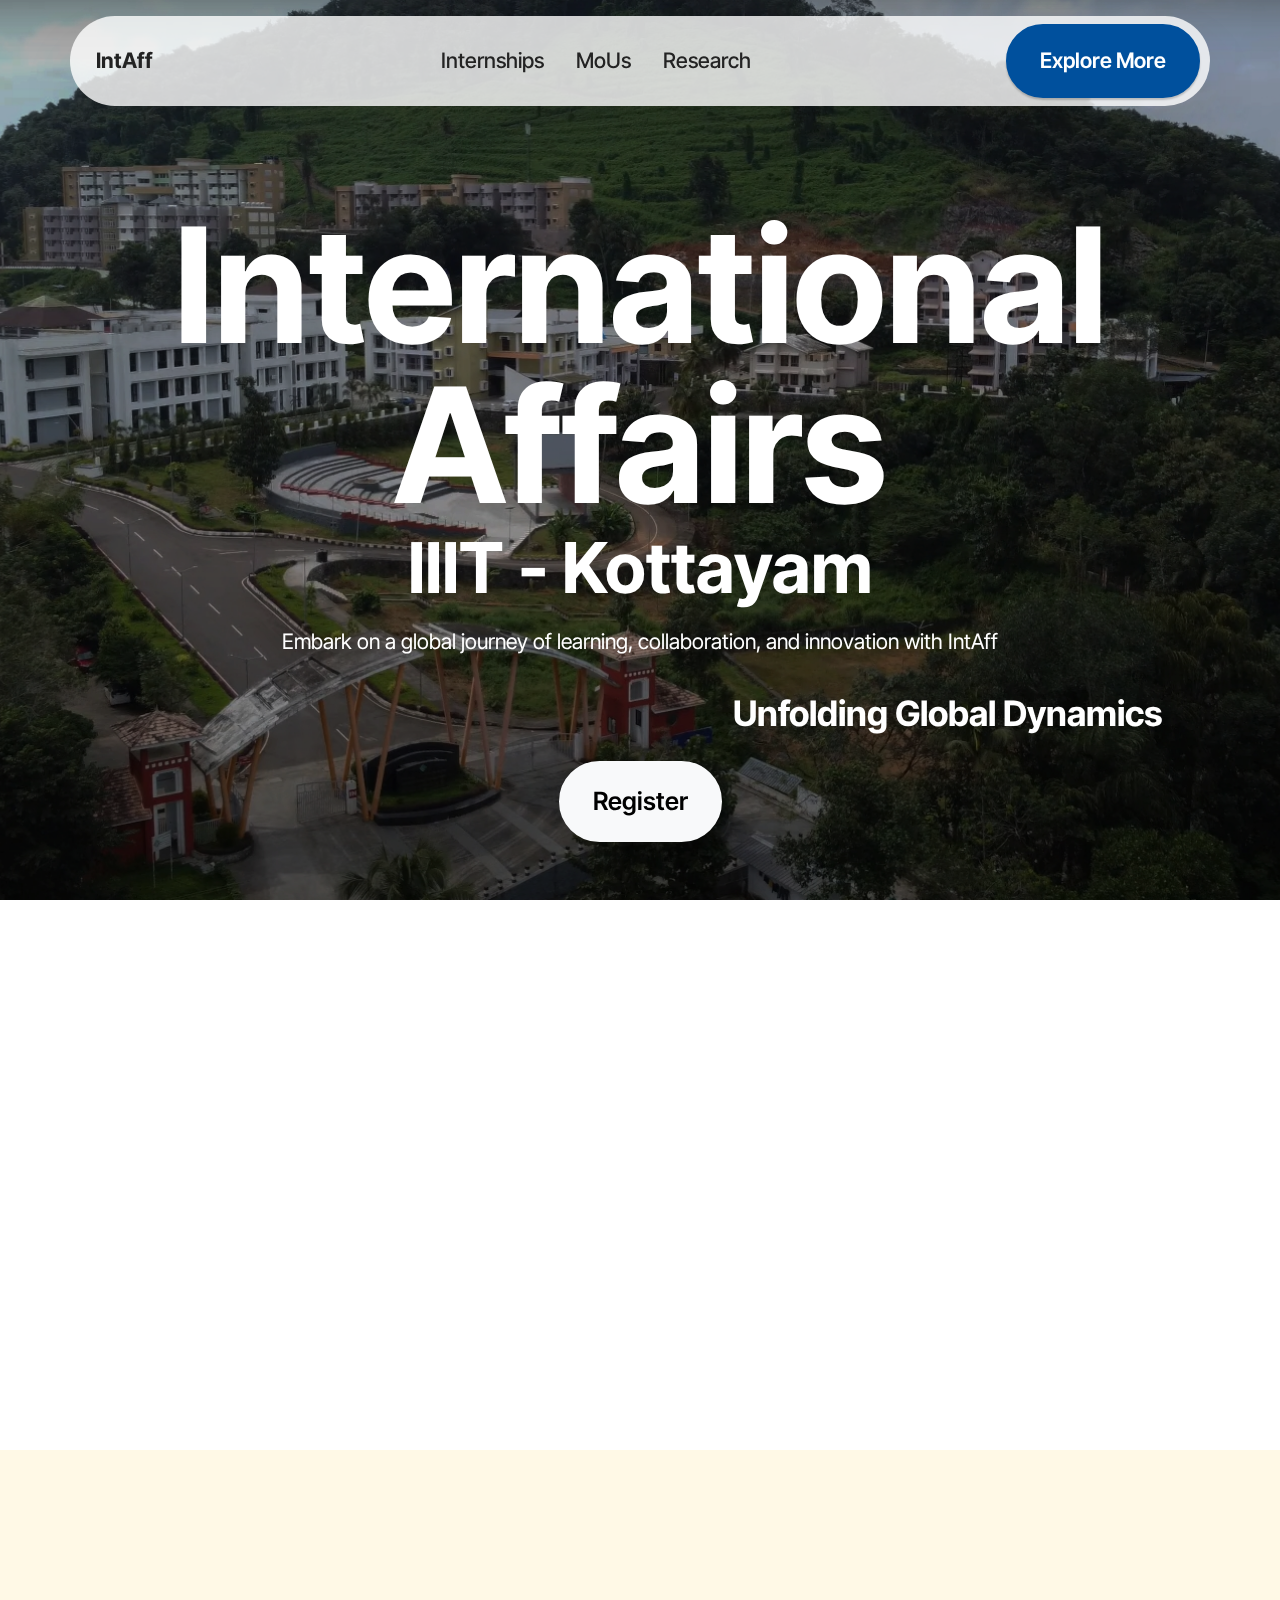
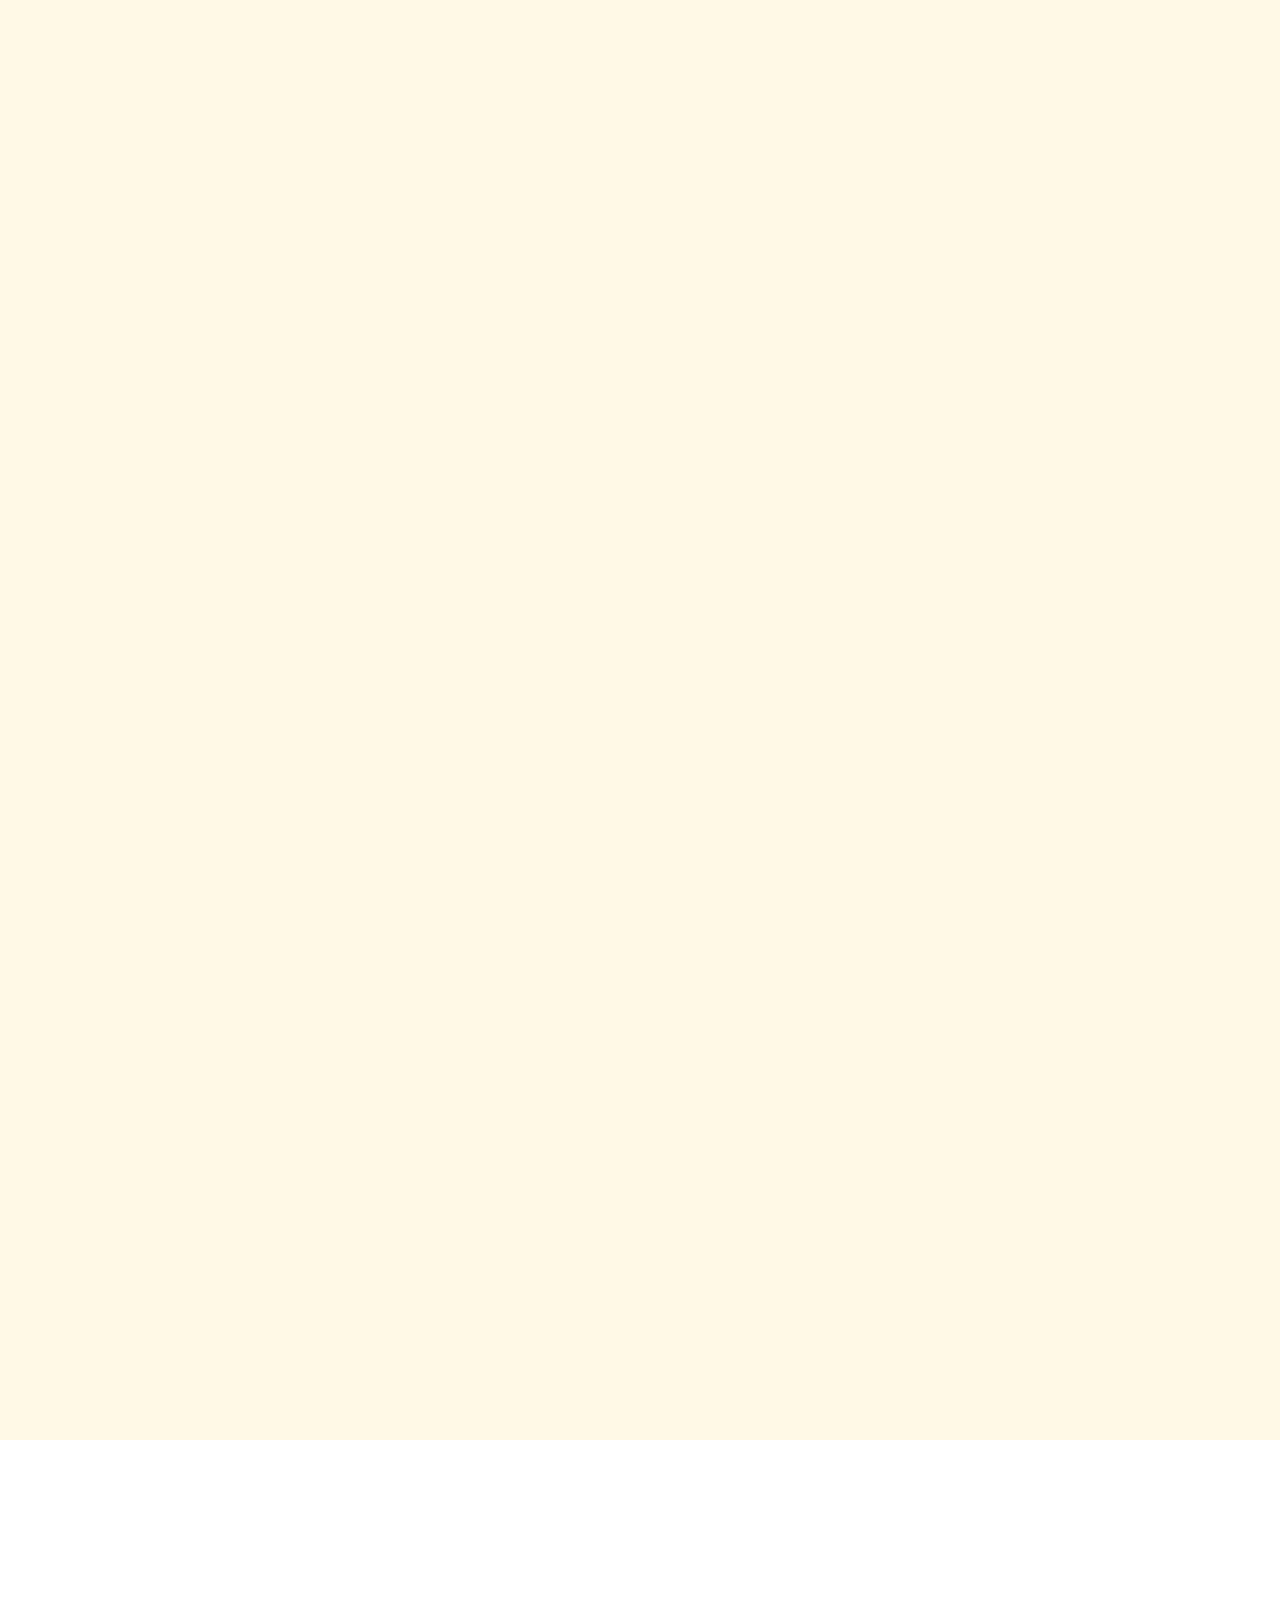
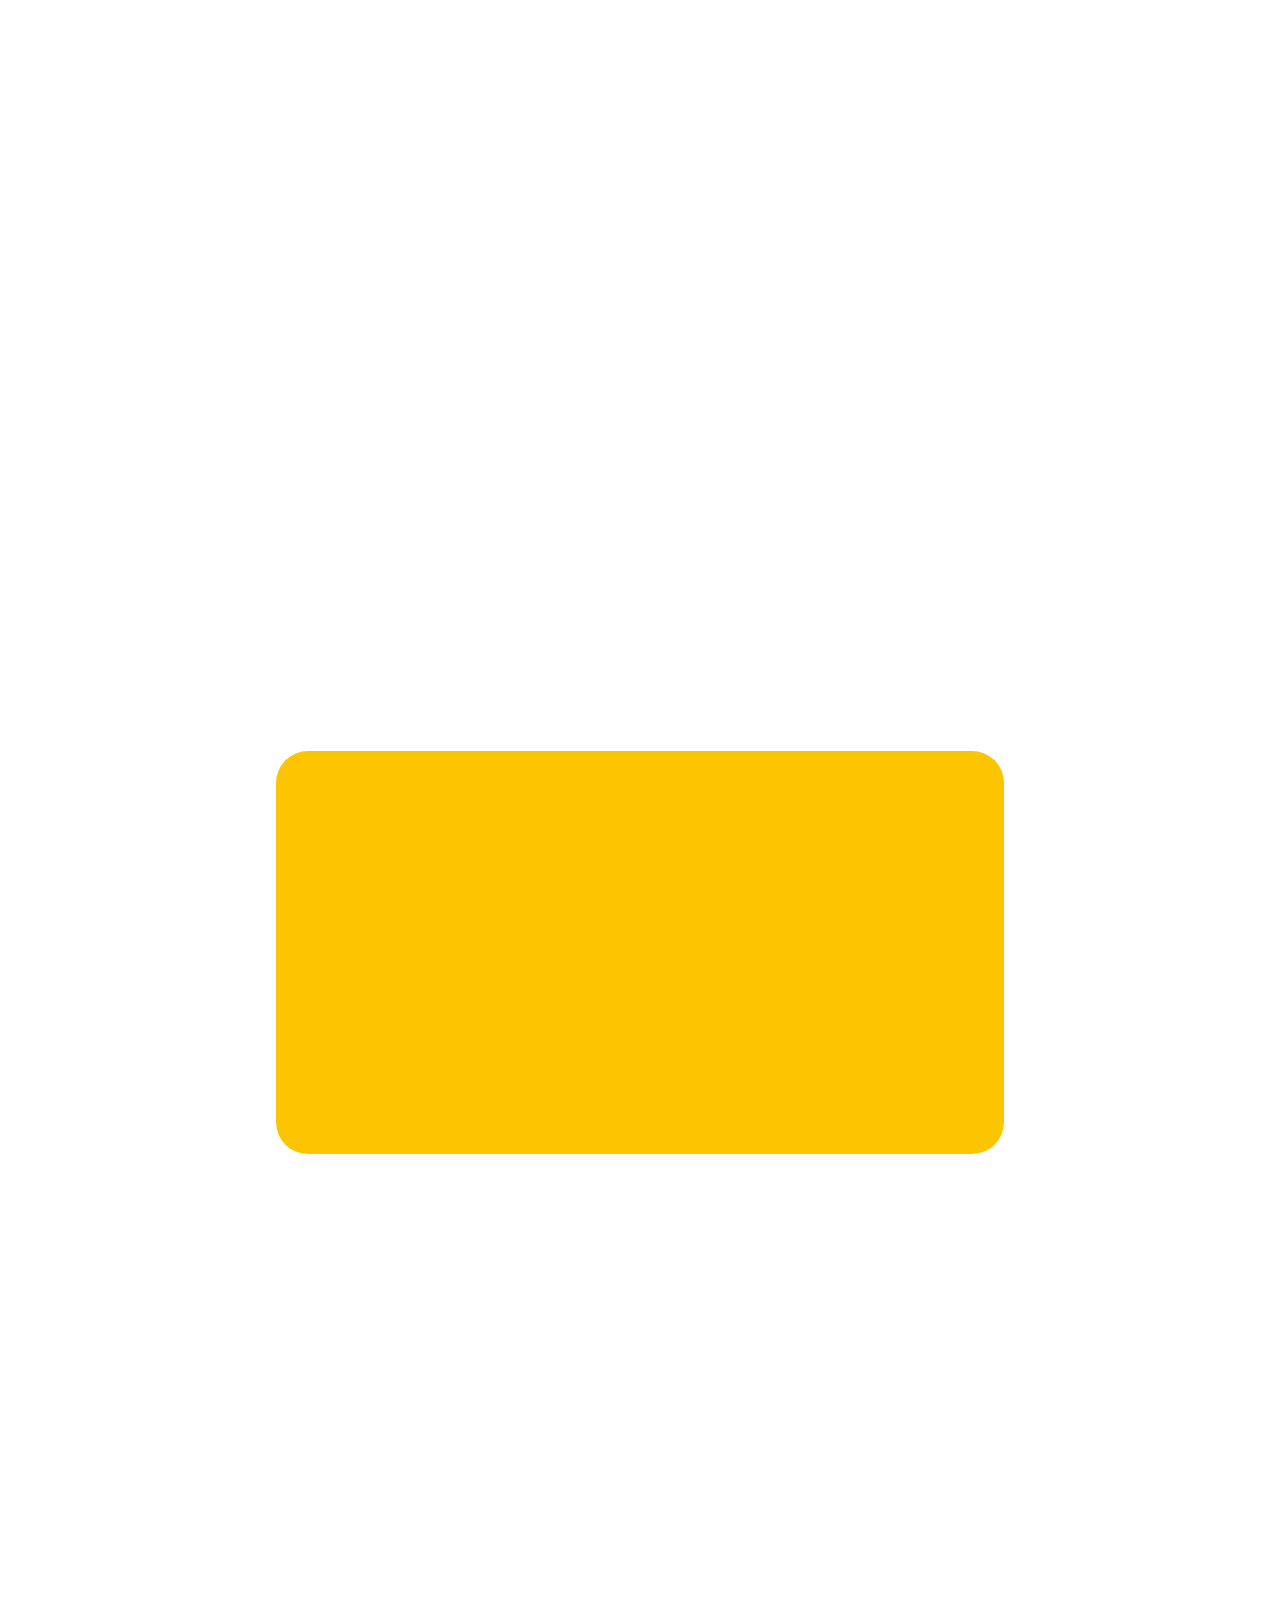
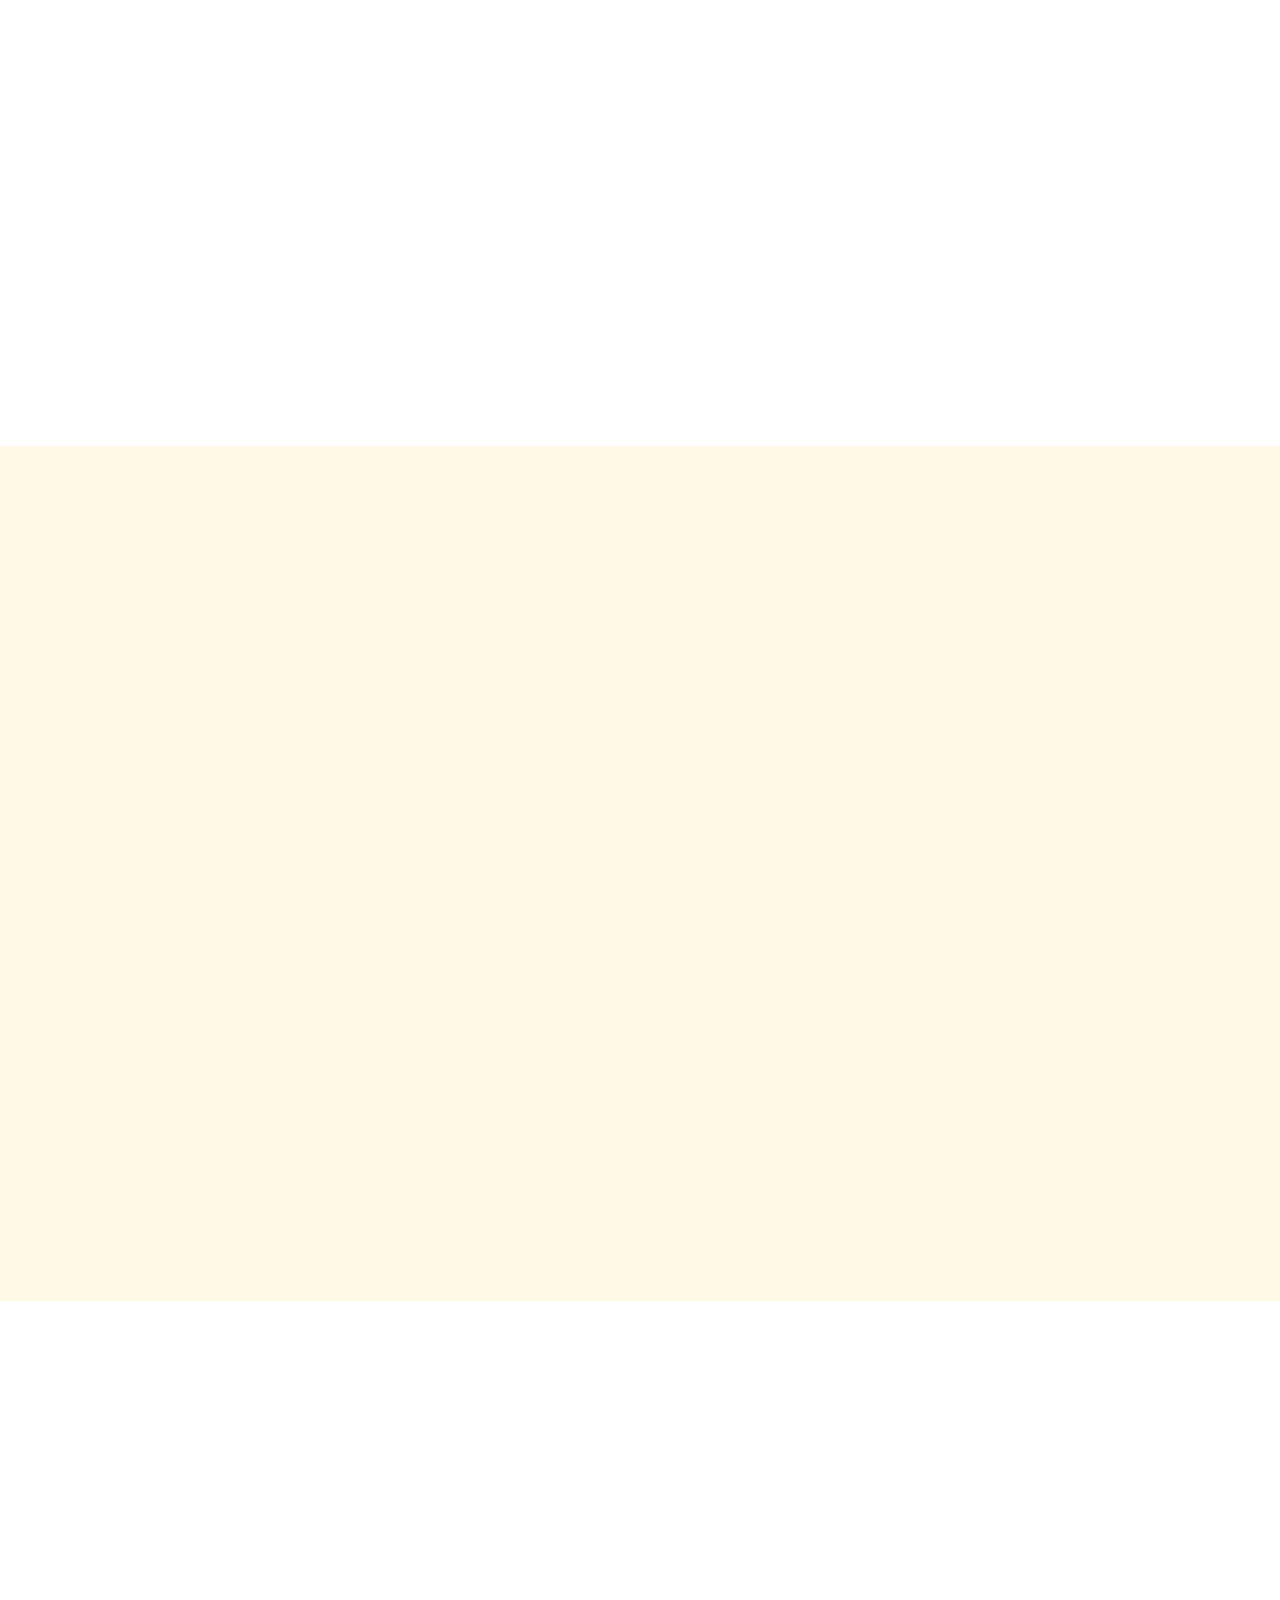
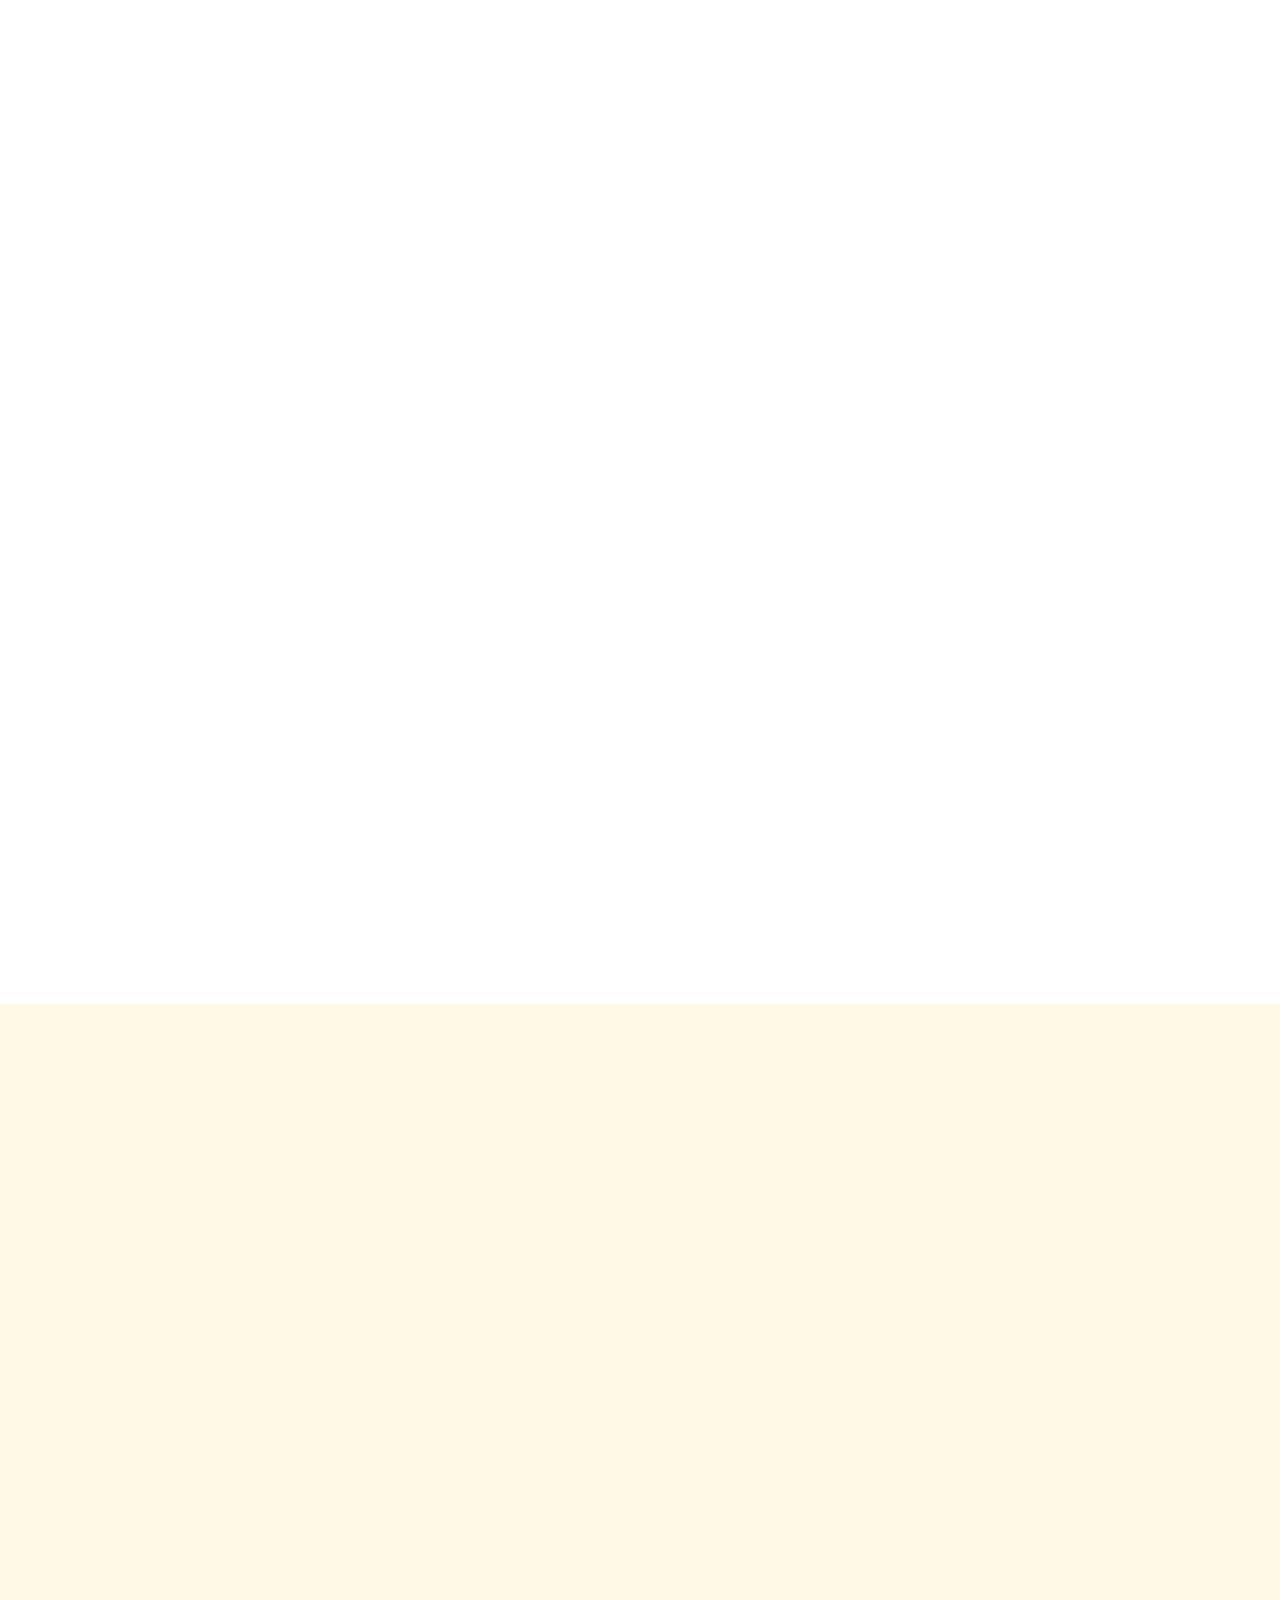
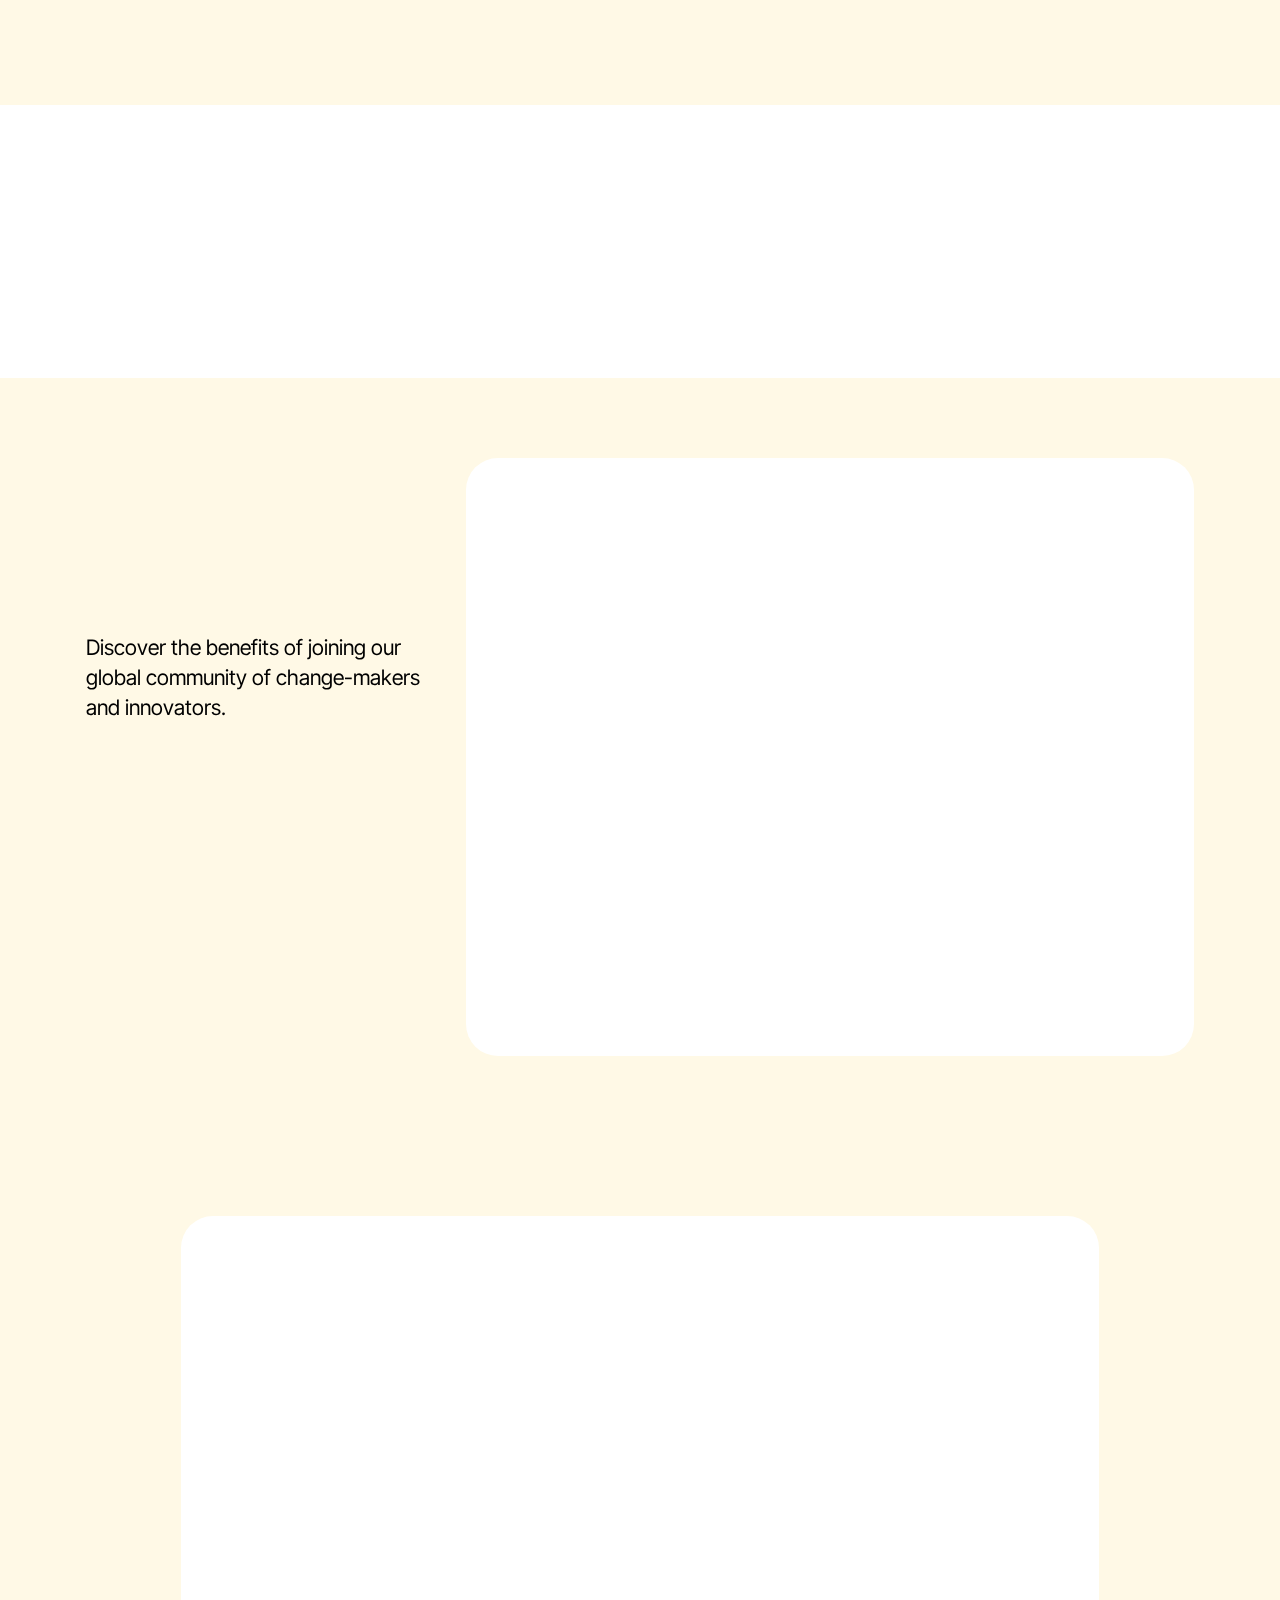
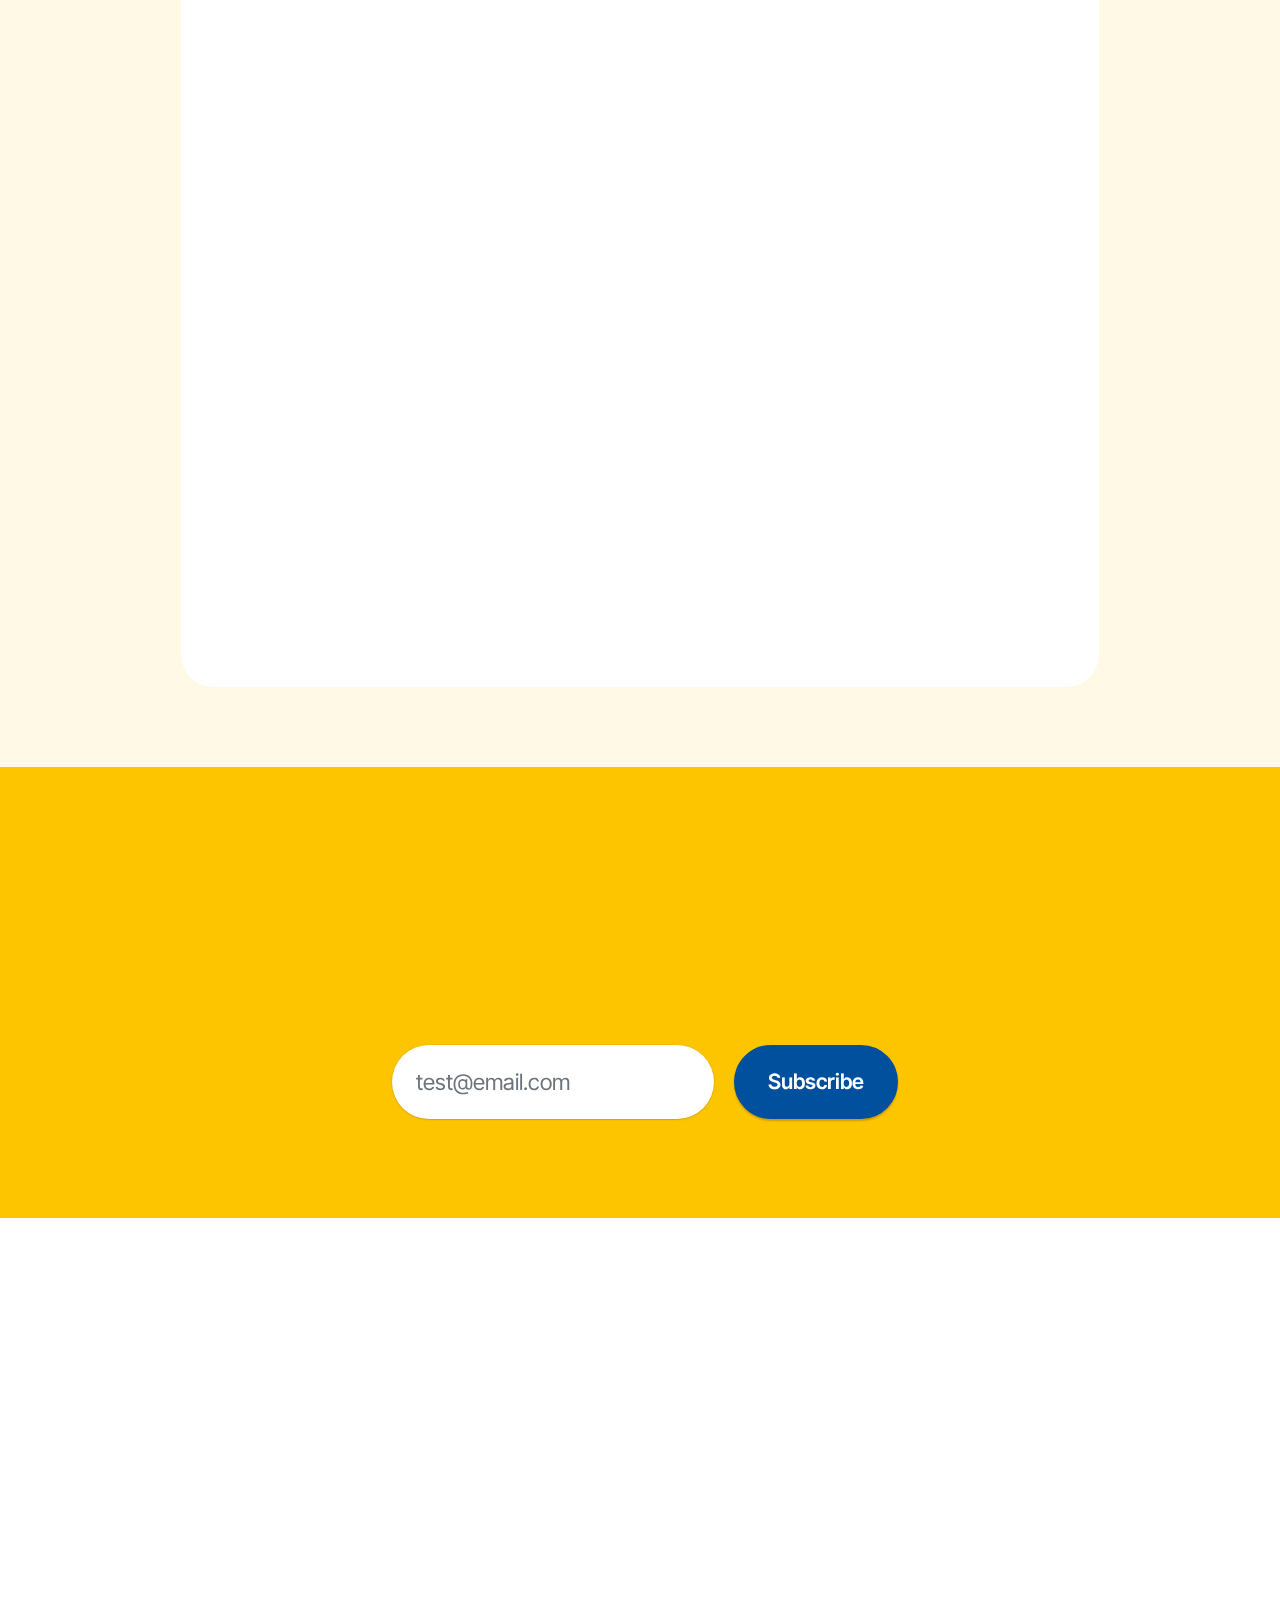
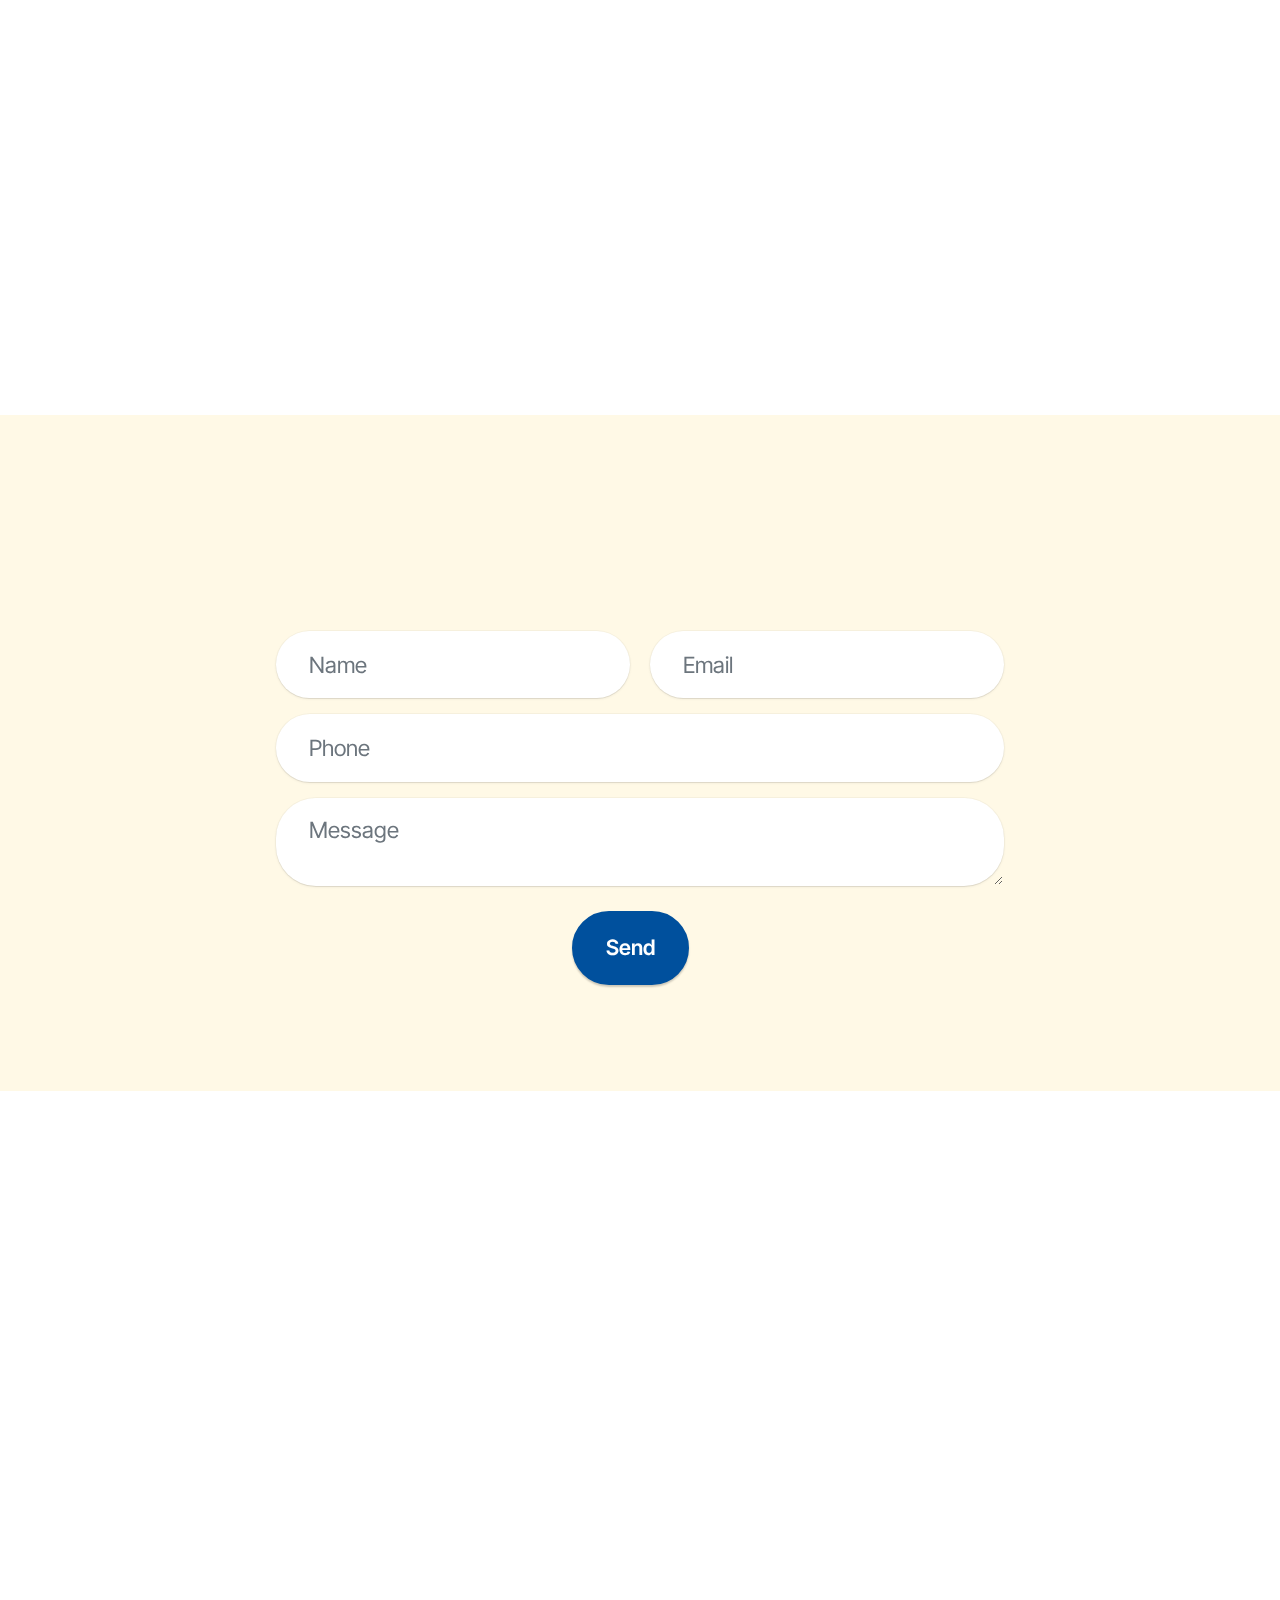
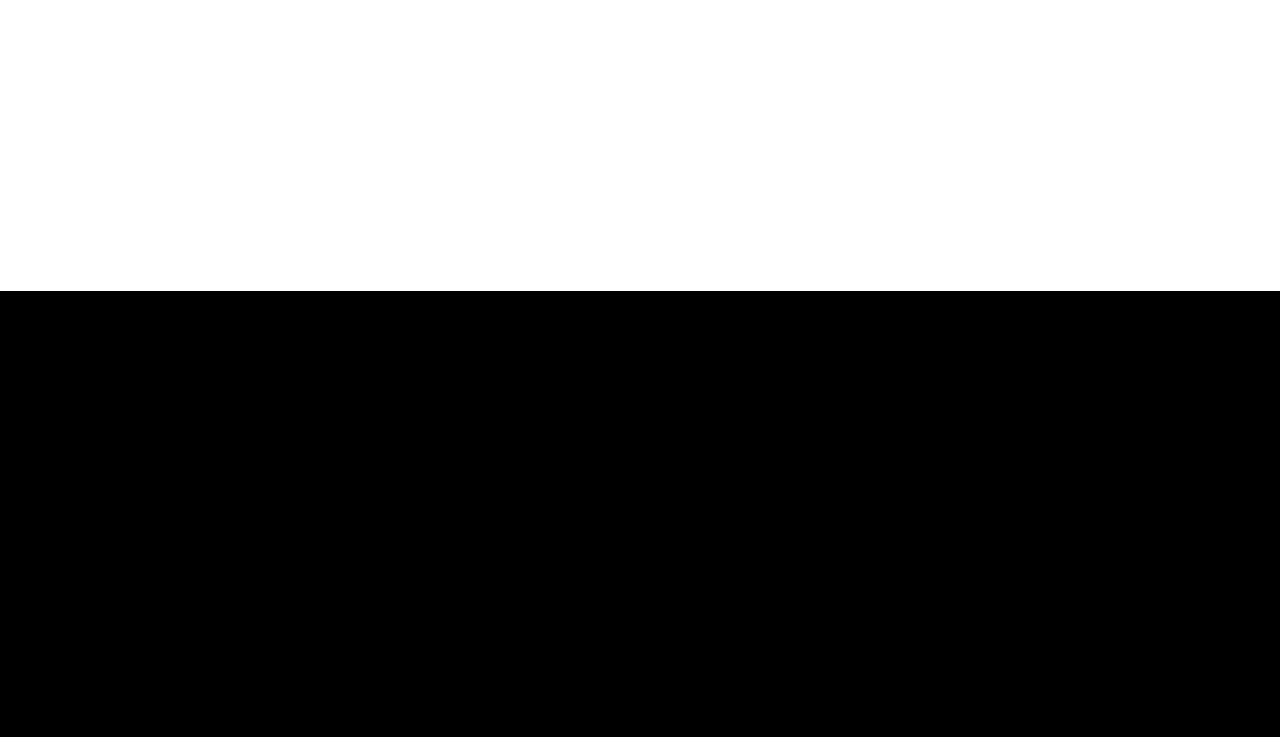
==== index.html @ 52fe2b45 "inital_commit" ====
<!DOCTYPE html>
<html>
<head>
  <!-- Site made with AI tool -->
  <meta charset="UTF-8">
  <meta name="viewport" content="width=device-width, initial-scale=1.0">
  <meta http-equiv="X-UA-Compatible" content="IE=edge">
  <meta name="generator" content="Global, international.iiitkottayam.ac.in">
  <meta name="viewport" content="width=device-width, initial-scale=1, minimum-scale=1">
  <link rel="shortcut icon" href="assets/images/logo5.png" type="image/x-icon">
  <meta name="description" content="Leading University's international affairs office offers international internships, establishes MoUs, research works, and product development.">

  <title>Global University Affairs</title>
  <link rel="stylesheet" href="assets/web/assets/aitool-icons2/aitool2.css">
  <link rel="stylesheet" href="assets/parallax/jarallax.css">
  <link rel="stylesheet" href="assets/bootstrap/css/bootstrap.min.css">
  <link rel="stylesheet" href="assets/bootstrap/css/bootstrap-grid.min.css">
  <link rel="stylesheet" href="assets/bootstrap/css/bootstrap-reboot.min.css">
  <link rel="stylesheet" href="assets/dropdown/css/style.css">
  <link rel="stylesheet" href="assets/socicon/css/styles.css">
  <link rel="stylesheet" href="assets/animatecss/animate.css">
  <link rel="stylesheet" href="assets/theme/css/style.css">
  <link rel="preload" href="https://fonts.googleapis.com/css2?family=Inter+Tight:wght@400;700&display=swap" as="style" onload="this.onload=null;this.rel='stylesheet'">
  <noscript><link rel="stylesheet" href="https://fonts.googleapis.com/css2?family=Inter+Tight:wght@400;700&display=swap"></noscript>
  <link rel="preload" as="style" href="assets/aitool/css/additional.css"><link rel="stylesheet" href="assets/aitool/css/additional.css" type="text/css">
  
  

  <style>:root{ --background: #FFF9E6; --dominant-color: #FDC500; --primary-color: #00509D; --secondary-color: #FBD54E; --success-color: #20AC6B; --danger-color: #AE1E2C; --warning-color: #CC9900; --info-color: #0AA3C2; --background-text: #000000; --dominant-text: #000000; --primary-text: #FFFFFF; --secondary-text: #000000; --success-text: #FFFFFF; --danger-text: #FFFFFF; --warning-text: #000000; --info-text: #FFFFFF;}</style>
</head>
<body>


    <style>
.cid-u14wQlIyqy  {
  z-index: 1000;
  width: 100%;
  position: relative;
}
.cid-u14wQlIyqy  .dropdown-item:before {
  font-family: airitool2 !important;
  content: "\e966";
  display: inline-block;
  width: 0;
  position: absolute;
  left: 1rem;
  top: 0.5rem;
  margin-right: 0.5rem;
  line-height: 1;
  font-size: inherit;
  vertical-align: middle;
  text-align: center;
  overflow: hidden;
  transform: scale(0, 1);
  transition: all 0.25s ease-in-out;
}
@media (max-width: 767px) {
  .cid-u14wQlIyqy  .navbar-toggler {
    transform: scale(0.8);
  }
}
.cid-u14wQlIyqy  .navbar-brand {
  flex-shrink: 0;
  align-items: center;
  margin-right: 0;
  padding: 10px 0;
  transition: all 0.3s;
  word-break: break-word;
  z-index: 1;
}
.cid-u14wQlIyqy  .navbar-brand img {
  max-width: 100%;
  max-height: 100%;
}
.cid-u14wQlIyqy  .navbar-brand .navbar-caption {
  line-height: inherit !important;
}
.cid-u14wQlIyqy  .navbar-brand .navbar-logo a {
  outline: none;
}
.cid-u14wQlIyqy  .navbar-nav {
  margin: auto;
  margin-left: 0;
  margin-left: auto;
}
.cid-u14wQlIyqy  .navbar-nav .nav-item {
  padding: 0 !important;
  transition: 0.3s all !important;
}
.cid-u14wQlIyqy  .navbar-nav .nav-item .nav-link {
  padding: 16px !important;
  margin: 0 !important;
  border-radius: 1rem !important;
  transition: 0.3s all !important;
}
.cid-u14wQlIyqy  .navbar-nav .nav-item .nav-link:hover {
  background-color: rgba(27, 31, 10, 0.06);
}
.cid-u14wQlIyqy  .navbar-nav .open .nav-link::after {
  transform: rotate(180deg);
}
@media (min-width: 992px) {
  .cid-u14wQlIyqy  .navbar-nav .open .nav-link::before {
    content: "";
    width: 100%;
    height: 20px;
    top: 100%;
    background: transparent;
    position: absolute;
  }
}
.cid-u14wQlIyqy  .navbar-nav .dropdown-item {
  padding: 12px !important;
  border-radius: 0.5rem !important;
  margin: 0 8px !important;
  transition: 0.3s all !important;
}
.cid-u14wQlIyqy  .navbar-nav .dropdown-item:hover {
  background-color: rgba(27, 31, 10, 0.06);
}
@media (min-width: 992px) {
  .cid-u14wQlIyqy  .navbar-nav {
    padding-left: 1.5rem;
  }
}
.cid-u14wQlIyqy  .nav-link {
  width: fit-content;
  position: relative;
}
.cid-u14wQlIyqy  .navbar-logo {
  margin: 0 !important;
}
@media (max-width: 767px) {
  .cid-u14wQlIyqy  .navbar-logo {
    padding-left: 0;
  }
}
.cid-u14wQlIyqy  .navbar-caption {
  padding-left: 1rem;
  padding-right: 0.5rem;
}
@media (max-width: 767px) {
  .cid-u14wQlIyqy  .nav-dropdown {
    padding-bottom: 0.5rem;
  }
}
.cid-u14wQlIyqy  .nav-dropdown .link.dropdown-toggle::after {
  margin-left: 0.5rem;
  margin-top: 0.2rem;
  transition: 0.3s all;
}
.cid-u14wQlIyqy  .container {
  display: flex;
  height: 90px;
  padding: 0.5rem 0.6rem;
  flex-wrap: nowrap;
  background: rgba(255, 255, 255, 0.8) !important;
  left: 0;
  right: 0;
  -webkit-box-pack: justify;
  -ms-flex-pack: justify;
  justify-content: flex-end;
  -webkit-box-align: center;
  -webkit-align-items: center;
  -ms-flex-align: center;
  align-items: center;
  border-radius: 100vw;
  margin-top: 1rem;
  background-color: #ffffff;
  box-shadow: 0 30px 60px 0 rgba(27, 31, 10, 0.08);
}
@media (max-width: 992px) {
  .cid-u14wQlIyqy  .container {
    padding-right: 2rem;
  }
}
@media (max-width: 767px) {
  .cid-u14wQlIyqy  .container {
    width: 95%;
    height: 56px !important;
    padding-right: 1rem;
    margin-top: 0rem;
  }
}
.cid-u14wQlIyqy  .iconfont-wrapper {
  color: #000000 !important;
  font-size: 1.5rem;
  padding-right: 0.5rem;
}
.cid-u14wQlIyqy  .dropdown-menu {
  flex-wrap: wrap;
  flex-direction: column;
  max-width: 100%;
  padding: 12px 4px !important;
  border-radius: 1.5rem;
  transition: 0.3s all !important;
  min-width: auto;
  background: #ffffff;
  background: rgba(255, 255, 255, 0.8) !important;
}
.cid-u14wQlIyqy  .nav-item:focus,
.cid-u14wQlIyqy  .nav-link:focus {
  outline: none;
}
.cid-u14wQlIyqy  .dropdown .dropdown-menu .dropdown-item {
  width: auto;
  transition: all 0.25s ease-in-out;
}
.cid-u14wQlIyqy  .dropdown .dropdown-menu .dropdown-item::after {
  right: 0.5rem;
}
.cid-u14wQlIyqy  .dropdown .dropdown-menu .dropdown-item .mbr-iconfont {
  margin-right: 0.5rem;
  vertical-align: sub;
}
.cid-u14wQlIyqy  .dropdown .dropdown-menu .dropdown-item .mbr-iconfont:before {
  display: inline-block;
  transform: scale(1, 1);
  transition: all 0.25s ease-in-out;
}
.cid-u14wQlIyqy  .collapsed .dropdown-menu .dropdown-item:before {
  display: none;
}
.cid-u14wQlIyqy  .collapsed .dropdown .dropdown-menu .dropdown-item {
  padding: 0.235em 1.5em 0.235em 1.5em !important;
  transition: none;
  margin: 0 !important;
}
.cid-u14wQlIyqy  .navbar {
  min-height: 90px;
  transition: all 0.3s;
  border-bottom: 1px solid transparent;
  background: transparent !important;
  padding: 0 !important;
  border: none !important;
  box-shadow: none !important;
  border-radius: 0 !important;
}
.cid-u14wQlIyqy  .navbar.opened {
  transition: all 0.3s;
}
.cid-u14wQlIyqy  .navbar .dropdown-item {
  padding: 0.5rem 1.8rem;
}
.cid-u14wQlIyqy  .navbar .navbar-logo img {
  min-width: 6rem;
  object-fit: cover;
}
.cid-u14wQlIyqy  .navbar .navbar-collapse {
  z-index: 1;
  justify-content: flex-end;
}
.cid-u14wQlIyqy  .navbar.collapsed {
  justify-content: center;
}
.cid-u14wQlIyqy  .navbar.collapsed .nav-item .nav-link::before {
  display: none;
}
.cid-u14wQlIyqy  .navbar.collapsed.opened .dropdown-menu {
  top: 0;
}
@media (min-width: 992px) {
  .cid-u14wQlIyqy  .navbar.collapsed.opened:not(.navbar-short) .navbar-collapse {
    max-height: calc(98.5vh - 3rem);
  }
}
.cid-u14wQlIyqy  .navbar.collapsed .dropdown-menu .dropdown-submenu {
  left: 0 !important;
}
.cid-u14wQlIyqy  .navbar.collapsed .dropdown-menu .dropdown-item:after {
  right: auto;
}
.cid-u14wQlIyqy  .navbar.collapsed .dropdown-menu .dropdown-toggle[data-toggle="dropdown-submenu"]:after {
  margin-left: 0.5rem;
  margin-top: 0.2rem;
  border-top: 0.35em solid;
  border-right: 0.35em solid transparent;
  border-left: 0.35em solid transparent;
  border-bottom: 0;
  top: 41%;
}
.cid-u14wQlIyqy  .navbar.collapsed ul.navbar-nav li {
  margin: auto;
}
.cid-u14wQlIyqy  .navbar.collapsed .dropdown-menu .dropdown-item {
  padding: 0.25rem 1.5rem;
  text-align: center;
}
.cid-u14wQlIyqy  .navbar.collapsed .icons-menu {
  padding-left: 0;
  padding-right: 0;
  padding-top: 0.5rem;
  padding-bottom: 0.5rem;
}
@media (max-width: 767px) {
  .cid-u14wQlIyqy  .navbar {
    min-height: 72px;
  }
  .cid-u14wQlIyqy  .navbar .navbar-logo img {
    height: 2.5rem !important;
    min-width: 2.5rem !important;
  }
}
@media (max-width: 991px) {
  .cid-u14wQlIyqy  .navbar .nav-item .nav-link::before {
    display: none;
  }
  .cid-u14wQlIyqy  .navbar.opened .dropdown-menu {
    top: 0;
  }
  .cid-u14wQlIyqy  .navbar .dropdown-menu .dropdown-submenu {
    left: 0 !important;
  }
  .cid-u14wQlIyqy  .navbar .dropdown-menu .dropdown-item:after {
    right: auto;
  }
  .cid-u14wQlIyqy  .navbar .dropdown-menu .dropdown-toggle[data-toggle="dropdown-submenu"]:after {
    margin-left: 0.5rem;
    margin-top: 0.2rem;
    border-top: 0.35em solid;
    border-right: 0.35em solid transparent;
    border-left: 0.35em solid transparent;
    border-bottom: 0;
    top: 40%;
  }
  .cid-u14wQlIyqy  .navbar .dropdown-menu .dropdown-item {
    padding: 0.25rem 1.5rem !important;
    text-align: center;
  }
  .cid-u14wQlIyqy  .navbar .navbar-brand {
    flex-shrink: initial;
    flex-basis: auto;
    word-break: break-word;
    padding-right: 10px;
  }
  .cid-u14wQlIyqy  .navbar .navbar-toggler {
    flex-basis: auto;
  }
  .cid-u14wQlIyqy  .navbar .icons-menu {
    padding-left: 0;
    padding-top: 0.5rem;
    padding-bottom: 0.5rem;
  }
}
.cid-u14wQlIyqy  .navbar.navbar-short .navbar-logo img {
  height: 2rem;
}
.cid-u14wQlIyqy  .dropdown-item.active,
.cid-u14wQlIyqy  .dropdown-item:active {
  background-color: transparent;
}
.cid-u14wQlIyqy  .navbar-expand-lg .navbar-nav .nav-link {
  padding: 0;
}
.cid-u14wQlIyqy  .nav-dropdown .link.dropdown-toggle {
  margin-right: 1.667em;
}
.cid-u14wQlIyqy  .nav-dropdown .link.dropdown-toggle[aria-expanded="true"] {
  margin-right: 0;
  padding: 0.667em 1.667em;
}
.cid-u14wQlIyqy  .navbar.navbar-expand-lg .dropdown .dropdown-menu {
  background: #ffffff;
}
.cid-u14wQlIyqy  .navbar.navbar-expand-lg .dropdown .dropdown-menu .dropdown-submenu {
  margin: 0;
  left: 105%;
  transform: none;
  top: -12px;
}
.cid-u14wQlIyqy  .navbar .dropdown.open > .dropdown-menu {
  display: flex;
}
.cid-u14wQlIyqy  ul.navbar-nav {
  flex-wrap: wrap;
}
.cid-u14wQlIyqy  .navbar-buttons {
  text-align: center;
  min-width: 140px;
}
@media (max-width: 992px) {
  .cid-u14wQlIyqy  .navbar-buttons {
    text-align: left;
  }
}
.cid-u14wQlIyqy  button.navbar-toggler {
  outline: none;
  width: 31px;
  height: 20px;
  cursor: pointer;
  transition: all 0.2s;
  position: relative;
  align-self: center;
}
.cid-u14wQlIyqy  button.navbar-toggler .hamburger span {
  position: absolute;
  right: 0;
  width: 30px;
  height: 2px;
  border-right: 5px;
  background-color: #000000;
}
.cid-u14wQlIyqy  button.navbar-toggler .hamburger span:nth-child(1) {
  top: 0;
  transition: all 0.2s;
}
.cid-u14wQlIyqy  button.navbar-toggler .hamburger span:nth-child(2) {
  top: 8px;
  transition: all 0.15s;
}
.cid-u14wQlIyqy  button.navbar-toggler .hamburger span:nth-child(3) {
  top: 8px;
  transition: all 0.15s;
}
.cid-u14wQlIyqy  button.navbar-toggler .hamburger span:nth-child(4) {
  top: 16px;
  transition: all 0.2s;
}
.cid-u14wQlIyqy  nav.opened .hamburger span:nth-child(1) {
  top: 8px;
  width: 0;
  opacity: 0;
  right: 50%;
  transition: all 0.2s;
}
.cid-u14wQlIyqy  nav.opened .hamburger span:nth-child(2) {
  transform: rotate(45deg);
  transition: all 0.25s;
}
.cid-u14wQlIyqy  nav.opened .hamburger span:nth-child(3) {
  transform: rotate(-45deg);
  transition: all 0.25s;
}
.cid-u14wQlIyqy  nav.opened .hamburger span:nth-child(4) {
  top: 8px;
  width: 0;
  opacity: 0;
  right: 50%;
  transition: all 0.2s;
}
.cid-u14wQlIyqy  .navbar-dropdown {
  padding: 0 1rem;
}
.cid-u14wQlIyqy  a.nav-link {
  display: flex;
  align-items: center;
  justify-content: center;
}
.cid-u14wQlIyqy  .icons-menu {
  flex-wrap: nowrap;
  display: flex;
  justify-content: center;
  padding-left: 1rem;
  padding-right: 1rem;
  padding-top: 0.3rem;
  text-align: center;
}
@media (max-width: 992px) {
  .cid-u14wQlIyqy  .icons-menu {
    justify-content: flex-start;
    margin-bottom: 0.5rem;
  }
}
@media screen and (-ms-high-contrast: active), (-ms-high-contrast: none) {
  .cid-u14wQlIyqy  .navbar {
    height: 70px;
  }
  .cid-u14wQlIyqy  .navbar.opened {
    height: auto;
  }
  .cid-u14wQlIyqy  .nav-item .nav-link:hover::before {
    width: 175%;
    max-width: calc(100% + 2rem);
    left: -1rem;
  }
}
.cid-u14wQlIyqy  .navbar .dropdown > .dropdown-menu {
  display: none;
  width: max-content;
  max-width: 500px !important;
  transform: translateX(-50%);
  top: calc(100% + 20px);
  left: 50%;
}
.cid-u14wQlIyqy  .navbar .dropdown > .dropdown-menu .dropdown-item {
  line-height: 1 !important;
}
.cid-u14wQlIyqy  .navbar .dropdown > .dropdown-menu .dropdown .dropdown-item {
  align-items: center;
  display: flex;
  height: max-content !important;
  min-height: max-content !important;
}
.cid-u14wQlIyqy  .navbar .dropdown > .dropdown-menu .dropdown .dropdown-item::after {
  display: inline-block;
  position: static;
  margin-left: 0.5rem;
  margin-top: 0;
  margin-right: 0;
  margin-bottom: 0;
  transition: 0.3s all;
  transform: rotate(-90deg);
}
.cid-u14wQlIyqy  .navbar .dropdown > .dropdown-menu .dropdown.open .dropdown-item::after {
  transform: rotate(0deg);
}
.cid-u14wQlIyqy  .mbr-section-btn {
  margin: -0.6rem -0.6rem;
}
.cid-u14wQlIyqy  .navbar-toggler {
  margin-left: 12px;
  margin-right: 8px;
  order: 1000;
}
@media (max-width: 991px) {
  .cid-u14wQlIyqy  .navbar-brand {
    margin-right: auto;
  }
  .cid-u14wQlIyqy  .navbar-collapse {
    z-index: -1 !important;
    position: absolute;
    top: 110%;
    left: 0;
    width: 100%;
    padding: 1rem;
    border-radius: 1.5rem;
    background: #ffffff;
    opacity: 1;
    border-color: rgba(255, 255, 255, 0.8) !important;
    background: rgba(255, 255, 255, 0.8) !important;
    backdrop-filter: blur(8px);
  }
  .cid-u14wQlIyqy  .navbar-nav .nav-item .nav-link::after {
    margin-left: 10px;
  }
  .cid-u14wQlIyqy  .navbar-nav .dropdown-item:hover {
    background-color: rgba(27, 31, 10, 0.06);
  }
  .cid-u14wQlIyqy  .navbar .dropdown > .dropdown-menu {
    max-width: 100% !important;
    transform: translateX(0);
    top: 10px;
    left: 0;
    padding: 8px !important;
    border-radius: 1rem;
    background-color: rgba(27, 31, 10, 0.04) !important;
  }
  .cid-u14wQlIyqy  .navbar .dropdown > .dropdown-menu .dropdown-item {
    padding: 8px !important;
    line-height: 1 !important;
    margin-bottom: 4px !important;
  }
  .cid-u14wQlIyqy  .navbar .dropdown > .dropdown-menu .dropdown .dropdown-item {
    align-items: center;
    display: flex;
    height: max-content !important;
    min-height: max-content !important;
  }
  .cid-u14wQlIyqy  .navbar .dropdown > .dropdown-menu .dropdown .dropdown-item::after {
    display: inline-block;
    position: static;
    margin-left: 0.5rem;
    margin-top: 0;
    margin-right: 0;
    margin-bottom: 0;
    transition: 0.3s all;
    transform: rotate(0deg);
  }
  .cid-u14wQlIyqy  .navbar .dropdown > .dropdown-menu .dropdown.open .dropdown-item::after {
    transform: rotate(180deg);
  }
  .cid-u14wQlIyqy  .navbar .dropdown > .dropdown-menu .dropdown-submenu {
    position: static;
    width: 100%;
    max-width: 100% !important;
    transform: translateX(0) !important;
    top: 0;
    left: 0;
    padding: 8px !important;
    border-radius: 1rem;
    background-color: rgba(27, 31, 10, 0.04) !important;
  }
  .cid-u14wQlIyqy  .navbar .dropdown.open > .dropdown-menu {
    display: flex !important;
    flex-direction: column;
    align-items: flex-start;
  }
}
@media (max-width: 575px) {
  .cid-u14wQlIyqy  .navbar-collapse {
    padding: 1rem;
  }
}
.heading{
  color:white;
  font-size:160px;
  text-align:center;
}
.iiitkheading{
  color:rgb(255, 255, 255);
  font-size:70px;
  text-align:center;
}
.outer{
  position:relative;
  margin-left:600px;
  padding-left:40px;
  padding-bottom:10px;
}
h1{
  font-size:45px;
}
.inner{
  text-align: center;
  position:absolute;
  border:0px solid #ddd;
  height:50px;
  line-height:50px;
  font-size:35px;
  overflow:hidden;
  display:inline-block;
}
.inner span{
  animation:animate 10s ease infinite;
  position:relative;
  color:white;
}
@keyframes animate{
  0%,100%{
    top:0;
  }
  20%{
    top:0px;
  }  
  25%{
    top:-50px;
  }
  45%{
    top:-50px;
  }
  50%{
    top:-100px;
  }
  70%{
    top:-100px;
  }
  75%{
    top:-150px;
  }
  95%{
    top:-150px;
  }
}


.joinbutton{
  font-size:25px;
}
a.joinbutton:hover{
  background-color: #2d4491;
  color:white;
}
</style>

<section class="menu menu2 cid-u14wQlIyqy" once="menu" id="menu-5-u14wQlIyqy">
  <nav class="navbar navbar-dropdown navbar-fixed-top navbar-expand-lg">
    <div class="container">
      <div class="navbar-brand">
        <!-- <span class="navbar-logo">
					<a href="https://international.iiitkottayam.ac.in">
						<img src="assets/images/photo-1477281765962-ef34e8bb0967.jpeg" style="height: 4.3rem;">
					</a>
				</span> -->
				<span class="navbar-caption-wrap">
          <a class="navbar-caption text-black display-4" href="https://international.iiitkottayam.ac.in">IntAff</a>
        </span>
      </div>
      <button class="navbar-toggler" type="button" data-toggle="collapse"
        data-bs-toggle="collapse" data-target="#navbarSupportedContent"
        data-bs-target="#navbarSupportedContent"
        aria-controls="navbarNavAltMarkup" aria-expanded="false"
        aria-label="Toggle navigation">
        <div class="hamburger">
          <span></span>
          <span></span>
          <span></span>
          <span></span>
        </div>
      </button>
      <div class="collapse navbar-collapse" id="navbarSupportedContent">
        <ul class="navbar-nav nav-dropdown" data-app-modern-menu="true">
          <li class="nav-item">
            <a class="nav-link link text-black display-4" href="#">Internships</a>
          </li>
          <li class="nav-item">
            <a class="nav-link link text-black display-4" href="#"
              aria-expanded="false">MoUs</a>
          </li>
          <li class="nav-item">
            <a class="nav-link link text-black display-4" href="#">Research</a>
          </li>
        </ul>
        <div class="navbar-buttons mbr-section-btn">
          <a class="btn btn-primary display-4" href="https://international.iiitkottayam.ac.in">Explore More</a>
        </div>
      </div>
    </div>
  </nav>
</section>

    <style>
  .cid-u14wQlIbI5 {
    display: flex;
    background-image: url("assets/images/uv-3.jpg");
    
  }
  .cid-u14wQlIbI5 .mbr-overlay {
    background-color: #000000;
    opacity: 0.5;
  }
  @media (min-width: 768px) {
    .cid-u14wQlIbI5 {
      align-items: flex-end;
    }
    .cid-u14wQlIbI5 .row {
      justify-content: center;
    }
    .cid-u14wQlIbI5 .content-wrap {
      padding: 1rem 3rem;
    }
  }
  @media (max-width: 991px) and (min-width: 768px) {
    .cid-u14wQlIbI5 .content-wrap {
      min-width: 50%;
    }
  }
  @media (max-width: 767px) {
    .cid-u14wQlIbI5 {
      -webkit-align-items: center;
      align-items: flex-end;
    }
    .cid-u14wQlIbI5 .mbr-row {
      -webkit-justify-content: center;
      justify-content: center;
    }
    .cid-u14wQlIbI5 .content-wrap {
      width: 100%;
    }
  }
  .cid-u14wQlIbI5 .mbr-section-title,
  .cid-u14wQlIbI5 .mbr-section-subtitle {
    text-align: center;
  }
  .cid-u14wQlIbI5 .mbr-text,
  .cid-u14wQlIbI5 .mbr-section-btn {
    text-align: center;
  }
</style>
<section class="header16 cid-u14wQlIbI5 mbr-fullscreen mbr-parallax-background" id="hero-17-u14wQlIbI5">
  <div class="mbr-overlay" style="opacity: 0.3; background-color: rgb(0, 0, 0);"></div>
  <div class="container-fluid">
    <div class="row">
      <div class="content-wrap col-12 col-md-10">
        <h1 class="heading">
          <strong>International Affairs</strong>
        </h1>
        <h1 class="iiitkheading"><strong>IIIT - Kottayam</strong></h1>
      </div>
      <p class="mbr-fonts-style mbr-text mbr-white mb-4 display-7">Embark on a global journey of learning, collaboration, and innovation with IntAff</p>
      
    </div>
        <div class="outer">
          <h1>&nbsp;
          <div class="inner">
            <span ><strong>
              Unfolding Global Dynamics<br>
              Developing International Affairs<br>
              Cultivating Global Understanding<br>
              Fostering Global Connections</strong>
            </span>
          </div>
            </h1>
        
    </div>
    
    <!-- <div  class="home col-lg-12 col-md-12 col-sm-12 col-xs-12">
			<h3 id="resizing-h3" class="" >
					<span>
							<div class="stage">
								<div class="cubespinner">
									<div class="face1"><strong>Dynamics Unfold</strong></div>
									<div class="face2"><strong>International Affairs Develop</strong></div>
									<div class="face3"><strong>Cultivating Global Understanding</strong></div>
									<div class="face4"><strong>Fostering Global Connections</strong></div>
								</div>
							</div>
						</span>
					</h3>
				</div>
    
  </div> -->
  <div class="mbr-section-btn "><a class="btn btn-light joinbutton" href="#">Register</a></div>
</section>
    <style>
.cid-u14wQlI2Uz {
  padding-top: 5rem;
  padding-bottom: 5rem;
  background-color: #ffffff;
}
.cid-u14wQlI2Uz .mbr-fallback-image.disabled {
  display: none;
}
.cid-u14wQlI2Uz .mbr-fallback-image {
  display: block;
  background-size: cover;
  background-position: center center;
  width: 100%;
  height: 100%;
  position: absolute;
  top: 0;
}
@media (max-width: 991px) {
  .cid-u14wQlI2Uz .image-wrapper {
    margin-bottom: 2rem;
  }
}
.cid-u14wQlI2Uz .row {
  flex-direction: row-reverse;
}
.cid-u14wQlI2Uz .row {
  align-items: center;
}
@media (max-width: 991px) {
  .cid-u14wQlI2Uz .image-wrapper {
    padding: 1rem;
  }
}
@media (min-width: 992px) {
  .cid-u14wQlI2Uz .text-wrapper {
    padding: 0 2rem;
  }
}
.cid-u14wQlI2Uz .mbr-section-title {
  color: #000000;
}
.cid-u14wQlI2Uz .mbr-text,
.cid-u14wQlI2Uz .mbr-section-btn {
  color: #000000;
}

</style>

<section class="article4 cid-u14wQlI2Uz" id="about-us-4-u14wQlI2Uz">
	<div class="container">
		<div class="row justify-content-center">
			<div class="col-12 col-md-12 col-lg-6 image-wrapper">
				<img class="w-100" src="assets/images/photo-1523050854058-8df90110c9f1.jpeg">
			</div>
			<div class="col-12 col-md-12 col-lg">
				<div class="text-wrapper align-left">
					<h1 class="mbr-section-title mbr-fonts-style mb-4 display-2">
						<strong>Who We Are</strong>
					</h1>
					<p class="mbr-text mbr-fonts-style mb-3 display-7">At IntAff, we are the catalysts of international collaboration, the architects of global partnerships, and the pioneers of cross-cultural innovation.</p>
          <p class="mbr-text mbr-fonts-style mb-3 display-7">Our mission is to connect bright minds from around the world, foster meaningful relationships, and drive impactful change through education and research.</p>
          <p class="mbr-text mbr-fonts-style mb-3 display-7">Join us in shaping the future of global education and exploration.</p>
				</div>
			</div>
		</div>
	</div>
</section>
    <style>
.cid-u14wQlJ8Ck {
  padding-top: 5rem;
  padding-bottom: 5rem;
  background-color: transparent;
}
.cid-u14wQlJ8Ck .mbr-text {
  color: #000000;
}
.cid-u14wQlJ8Ck .mbr-section-subtitle {
  color: #000000;
}
.cid-u14wQlJ8Ck .mbr-section-title {
  color: #000000;
  text-align: center;
}
.cid-u14wQlJ8Ck .mbr-text,
.cid-u14wQlJ8Ck .item .mbr-section-btn {
  text-align: left;
}
.cid-u14wQlJ8Ck .item-wrapper {
  background: #ffffff;
  margin-bottom: 2rem;
  padding: 2.25rem;
}
@media (min-width: 992px) and (max-width: 1200px) {
  .cid-u14wQlJ8Ck .item-wrapper {
    padding: 2rem 1.5rem;
    margin-bottom: 2rem;
  }
}
@media (max-width: 767px) {
  .cid-u14wQlJ8Ck .item-wrapper {
    padding: 2rem 1.5rem;
    margin-bottom: 1rem;
  }
}

</style>
<section class="list05 cid-u14wQlJ8Ck" id="faq-3-u14wQlJ8Ck">
    <div class="container">
        <div class="col-12 mb-5 content-head">
            <h3 class="mbr-section-title mbr-fonts-style align-center mb-0 display-2">
                <strong>FAQ</strong>
            </h3>   
        </div>
        <div class="row justify-content-center">
            <div class="col-12 col-lg-8">
                <div class="item features-without-image col-12 active">
                    <div class="item-wrapper">
                        <h5 class="mbr-card-title mbr-fonts-style mt-0 mb-3 display-5">
                            <strong>How can I apply for an internship?</strong></h5>
                        <p class="mbr-text mbr-fonts-style mt-0 mb-3 display-7">
                            To apply for an internship, visit our Internships page and follow the application process outlined for each opportunity.
                        </p>
                    </div>
                </div>
                <div class="item features-without-image col-12">
                    <div class="item-wrapper">
                        <h5 class="mbr-card-title mbr-fonts-style mt-0 mb-3 display-5">
                            <strong>How do I establish an MoU with IntAff?</strong></h5>
                        <p class="mbr-text mbr-fonts-style mt-0 mb-3 display-7">
                            To establish a Memorandum of Understanding (MoU) with IntAff, please contact our International Affairs Office for further details and collaboration opportunities.
                        </p>
                    </div>
                </div>
                <div class="item features-without-image col-12">
                    <div class="item-wrapper">
                        <h5 class="mbr-card-title mbr-fonts-style mt-0 mb-3 display-5">
                            <strong>What research opportunities does IntAff offer?</strong></h5>
                        <p class="mbr-text mbr-fonts-style mt-0 mb-3 display-7">
                            IntAff offers a wide range of research opportunities in collaboration with leading institutions and organizations around the world. Visit our Research page to explore current projects and initiatives.
                        </p>
                    </div>
                </div>
                  <div class="item features-without-image col-12">
                    <div class="item-wrapper">
                        <h5 class="mbr-card-title mbr-fonts-style mt-0 mb-3 display-5">
                            <strong>How can I get involved in product development at IntAff?</strong></h5>
                        <p class="mbr-text mbr-fonts-style mt-0 mb-3 display-7">
                            To get involved in product development at IntAff, reach out to our Product Development team to learn about ongoing projects and potential collaboration opportunities.
                        </p>
                    </div>
                </div>
                  <div class="item features-without-image col-12">
                    <div class="item-wrapper">
                        <h5 class="mbr-card-title mbr-fonts-style mt-0 mb-3 display-5">
                            <strong>Can I participate in multiple programs at IntAff?</strong></h5>
                        <p class="mbr-text mbr-fonts-style mt-0 mb-3 display-7">
                            Yes, you can participate in multiple programs at IntAff, provided you meet the eligibility criteria for each program.
                        </p>
                    </div>
                </div>
            </div>
        </div>
    </div>
</section>
    <style>
  .cid-u14wQlJr08 {
    padding-top: 5rem;
    padding-bottom: 3rem;
    background-color: #ffffff;
  }
  .cid-u14wQlJr08 .item-subtitle {
    line-height: 1.2;
    color: #000000;
    text-align: center;
  }
  .cid-u14wQlJr08 img,
  .cid-u14wQlJr08 .item-img {
    width: 100%;
    height: 100%;
    height: 400px;
    object-fit: cover;
  }
  .cid-u14wQlJr08 .item:focus,
  .cid-u14wQlJr08 span:focus {
    outline: none;
  }
  .cid-u14wQlJr08 .item {
    margin-bottom: 2rem;
  }
  @media (max-width: 767px) {
    .cid-u14wQlJr08 .item {
      margin-bottom: 1rem;
    }
  }
  .cid-u14wQlJr08 .item-wrapper {
    position: relative;
    border-radius: 4px;
    display: flex;
    flex-flow: column nowrap;
  }
  .cid-u14wQlJr08 .mbr-section-btn {
    margin-top: auto !important;
  }
  .cid-u14wQlJr08 .mbr-section-title {
    color: #000000;
  }
  .cid-u14wQlJr08 .mbr-text,
  .cid-u14wQlJr08 .mbr-section-btn {
    color: #000000;
    text-align: center;
  }
  .cid-u14wQlJr08 .item-title {
    color: #000000;
  }
  .cid-u14wQlJr08 .content-head {
    max-width: 800px;
  }
</style>
<section class="people03 cid-u14wQlJr08" id="team-1-u14wQlJr08">
	<div class="container-fluid">
		<div class="row justify-content-center">
			<div class="col-12 content-head">
				<div class="mbr-section-head mb-5">
					<h4 class="mbr-section-title mbr-fonts-style align-center mb-0 display-2">
						<strong>Our Team</strong>
					</h4>
				</div>
			</div>
		</div>
		<div class="row">
			<div class="item features-image col-12 col-md-6 col-lg-3">
				<div class="item-wrapper">
					<div class="item-img mb-3">
						<img src="assets/images/photo-1596421250711-9ec0ef9cbba3.jpeg">
					</div>
					<div class="item-content align-left">
						<h6 class="item-subtitle mbr-fonts-style display-5">
							<strong>Ethan</strong></h6>
						<p class="mbr-text mbr-fonts-style display-7">Director of International Affairs</p>
					</div>
				</div>
			</div>
			<div class="item features-image col-12 col-md-6 col-lg-3">
				<div class="item-wrapper">
					<div class="item-img mb-3">
						<img src="assets/images/photo-1546919057-eae69a7a3c35.jpeg">
					</div>
					<div class="item-content align-left">
						<h6 class="item-subtitle mbr-fonts-style display-5">
							<strong>Olivia</strong></h6>
						<p class="mbr-text mbr-fonts-style display-7">Global Partnerships Manager</p>
					</div>
				</div>
			</div>
			<div class="item features-image col-12 col-md-6 col-lg-3">
				<div class="item-wrapper">
					<div class="item-img mb-3">
						<img src="assets/images/photo-1607556114526-058f5efdf49e.jpeg">
					</div>
					<div class="item-content align-left">
						<h6 class="item-subtitle mbr-fonts-style display-5">
							<strong>Lucas</strong></h6>
						<p class="mbr-text mbr-fonts-style display-7">Research Coordinator</p>
					</div>
				</div>
			</div>
      <div class="item features-image col-12 col-md-6 col-lg-3">
        <div class="item-wrapper">
          <div class="item-img mb-3">
            <img src="assets/images/photo-1594296306217-9a2e249baaf1.jpeg">
          </div>
          <div class="item-content align-left">
            <h6 class="item-subtitle mbr-fonts-style display-5">
              <strong>Sophia</strong>
            </h6>
            <p class="mbr-text mbr-fonts-style display-7">Product Development Specialist</p>
          </div>
        </div>
      </div>
		</div>
	</div>
</section>
    <style>
  .cid-u14wQlJhpM {
    padding-top: 6rem;
    padding-bottom: 6rem;
    background-image: url("assets/images/photo-1522202176988-66273c2fd55f.jpeg");
  }
  .cid-u14wQlJhpM .mbr-fallback-image.disabled {
    display: none;
  }
  .cid-u14wQlJhpM .mbr-fallback-image {
    display: block;
    background-size: cover;
    background-position: center center;
    width: 100%;
    height: 100%;
    position: absolute;
    top: 0;
  }
  .cid-u14wQlJhpM .card-wrapper {
    background: var(--dominant-color, #333333);
    border-radius: 4px;
  }
  @media (max-width: 767px) {
    .cid-u14wQlJhpM .card-wrapper {
      padding: 2rem 1.5rem;
      margin-bottom: 1rem;
    }
  }
  @media (min-width: 768px) and (max-width: 991px) {
    .cid-u14wQlJhpM .card-wrapper {
      padding: 2.25rem;
    }
  }
  @media (min-width: 992px) {
    .cid-u14wQlJhpM .card-wrapper {
      padding: 4rem;
    }
  }
  .cid-u14wQlJhpM .mbr-text,
  .cid-u14wQlJhpM .mbr-section-btn {
    text-align: center;
  }
  .cid-u14wQlJhpM .card-title {
    text-align: center;
    color: var(--dominant-text, #ffd7ef);
  }
</style>
<section class="header14 cid-u14wQlJhpM mbr-parallax-background" id="call-to-action-1-u14wQlJhpM">
	<div class="container">
		<div class="row justify-content-center">
			<div class="card col-12 col-md-12 col-lg-8">
				<div class="card-wrapper">
					<div class="card-box align-center">
						<h1 class="card-title mbr-fonts-style mb-4 display-1">
							<strong>Join the Global Movement</strong>
						</h1>
						<div class="mbr-section-btn mt-4">
							<a class="btn btn-primary display-7" href="https://international.iiitkottayam.ac.in">Get Involved</a>
						</div>
					</div>
				</div>
			</div>
		</div>
	</div>
</section>
    <style>
.cid-u14wQlJeAP {
  padding-top: 5rem;
  padding-bottom: 5rem;
  background-color: #ffffff;
}
.cid-u14wQlJeAP .mbr-fallback-image.disabled {
  display: none;
}
.cid-u14wQlJeAP .mbr-fallback-image {
  display: block;
  background-size: cover;
  background-position: center center;
  width: 100%;
  height: 100%;
  position: absolute;
  top: 0;
}
.cid-u14wQlJeAP .video-wrapper iframe {
  width: 100%;
}
.cid-u14wQlJeAP .mbr-section-title,
.cid-u14wQlJeAP .mbr-section-subtitle,
.cid-u14wQlJeAP .mbr-text {
  text-align: center;
}
</style>
<section class="video04 cid-u14wQlJeAP" id="video-6-u14wQlJeAP">
  <div class="container">
    <div class="mbr-section-head mb-5">
      <h4 class="mbr-section-title mbr-fonts-style mb-0 mt-0 display-2">
        <strong>IntAff in Action</strong>
      </h4>
    </div>
    <div class="row justify-content-center">
      <div class="col-12 col-md-10 video-block">
        <div class="video-wrapper">
          <iframe class="mbr-embedded-video"
            src="https://www.youtube.com/channel/UC3M01nKCBN8T8Y_lcuGv0JA"
            width="1280" height="720" frameborder="0" allowfullscreen></iframe>
        </div>
      </div>
    </div>
  </div>
</section>
    <style>
  .cid-u14wQlKhSl {
    padding-top: 5rem;
    padding-bottom: 4rem;
    background-color: transparent;
  }

  .cid-u14wQlKhSl .item-mb {
    margin-bottom: 2rem;
  }

  @media (max-width: 767px) {
    .cid-u14wQlKhSl .item-mb {
      margin-bottom: 1rem;
    }
  }

  .cid-u14wQlKhSl .item-head {
    background: var(--primary-color, #9fe870);
    padding: 2.25rem;
  }

  @media (min-width: 992px) and (max-width: 1200px) {
    .cid-u14wQlKhSl .item-head {
      padding: 2rem 1.5rem;
      margin-bottom: 2rem;
    }
  }

  @media (max-width: 767px) {
    .cid-u14wQlKhSl .item-head {
      padding: 2rem 1.5rem;
      margin-bottom: 2rem;
    }
  }

  .cid-u14wQlKhSl .item-content {
    padding: 2.25rem 2.25rem 0;
    background: #ffffff;
  }

  @media (min-width: 992px) and (max-width: 1200px) {
    .cid-u14wQlKhSl .item-content {
      padding: 0rem 1.5rem;
    }
  }

  @media (max-width: 767px) {
    .cid-u14wQlKhSl .item-content {
      padding: 0rem 1.5rem;
    }
  }

  .cid-u14wQlKhSl .item-wrapper {
    border-radius: 2rem;
    overflow: hidden;
    margin-bottom: 2rem;
    background: #ffffff;
    padding: 0rem;
    height: 100%;
    display: flex;
    flex-flow: column nowrap;
  }

  @media (max-width: 767px) {
    .cid-u14wQlKhSl .item-wrapper {
      margin-bottom: 1rem;
    }
  }

  @media (min-width: 992px) and (max-width: 1200px) {
    .cid-u14wQlKhSl .item-wrapper .item-footer {
      padding: 0 1.5rem 2rem;
    }
  }

  @media (min-width: 1201px) {
    .cid-u14wQlKhSl .item-wrapper .item-footer {
      padding: 0 2rem 2rem;
    }
  }

  .cid-u14wQlKhSl .btn {
    width: -webkit-fill-available;
  }

  .cid-u14wQlKhSl .item:focus,
  .cid-u14wQlKhSl span:focus {
    outline: none;
  }

  .cid-u14wQlKhSl .mbr-section-btn {
    margin-top: auto !important;
    padding: 2rem 2rem 0;
  }

  @media (max-width: 991px) {
    .cid-u14wQlKhSl .mbr-section-btn {
      padding: 0rem 2.25rem 2rem;
    }
  }

  @media (max-width: 767px) {
    .cid-u14wQlKhSl .mbr-section-btn {
      padding: 0rem 1.5rem;
      margin-bottom: 2rem;
    }
  }

  .cid-u14wQlKhSl .mbr-section-title {
    color: #000000;
  }

  .cid-u14wQlKhSl .mbr-section-subtitle {
    color: #ffffff;
  }

  .cid-u14wQlKhSl .mbr-text,
  .cid-u14wQlKhSl .mbr-section-btn {
    text-align: left;
  }

  .cid-u14wQlKhSl .item-title {
    text-align: left;
    color: var(--primary-text, #ffffff);
  }

  .cid-u14wQlKhSl .item-subtitle {
    text-align: left;
    color: var(--primary-text, #ffffff);
  }

  .cid-u14wQlKhSl .content-head {
    max-width: 800px;
  }
</style>
<section class="pricing1 cid-u14wQlKhSl" id="pricing-cards-1-u14wQlKhSl">
  <div class="container-fluid">
    <div class="row justify-content-center">
      <div class="col-12 content-head">
        <div class="mbr-section-head mb-5">
          <h4 class="mbr-section-title mbr-fonts-style align-center mb-0 display-2">
            <strong>Membership Plans</strong>
          </h4>
        </div>
      </div>
    </div>
    <div class="row">
      <div class="item features-without-image col-12 col-md-6 col-lg-3 item-mb">
        <div class="item-wrapper">
          <div class="item-head">
            <h5 class="item-title mbr-fonts-style mb-0 display-5">
              <strong>Explorer</strong>
            </h5>
            <h6 class="item-subtitle mbr-fonts-style mt-0 mb-0 display-7">
              <strong>Free</strong>/Lifetime Access
            </h6>
          </div>
          <div class="item-content">
            <p class="mbr-text mbr-fonts-style display-7">Access to internship opportunities, collaboration resources, and exclusive events.</p>
          </div>
          <div class="mbr-section-btn item-footer"><a href="" class="btn item-btn btn-primary display-7">Contact Us</a></div>
        </div>
      </div>
      <div class="item features-without-image col-12 col-md-6 col-lg-3 item-mb">
        <div class="item-wrapper">
          <div class="item-head">
            <h5 class="item-title mbr-fonts-style mb-0 display-5">
              <strong>Adventurer</strong>
            </h5>
            <h6 class="item-subtitle mbr-fonts-style mt-0 mb-0 display-7">
              <strong>$49</strong>/Lifetime Access
            </h6>
          </div>
          <div class="item-content">
            <p class="mbr-text mbr-fonts-style display-7">All the benefits of the Explorer plan, plus priority access to research projects and MoU opportunities.</p>
          </div>
          <div class="mbr-section-btn item-footer"><a href="" class="btn item-btn btn-primary display-7">Contact Us</a></div>
        </div>
      </div>
      <div class="item features-without-image col-12 col-md-6 col-lg-3 item-mb">
        <div class="item-wrapper">
          <div class="item-head">
            <h5 class="item-title mbr-fonts-style mb-0 display-5">
              <strong>Trailblazer</strong>
            </h5>
            <h6 class="item-subtitle mbr-fonts-style mt-0 mb-0 display-7">
              <strong>$99</strong>/Lifetime Access
            </h6>
          </div>
          <div class="item-content">
            <p class="mbr-text mbr-fonts-style display-7">Exclusive access to product development initiatives, personalized mentorship, and global networking opportunities.</p>
          </div>
          <div class="mbr-section-btn item-footer"><a href="" class="btn item-btn btn-primary display-7">Contact Us</a></div>
        </div>
      </div>
      <div class="item features-without-image col-12 col-md-6 col-lg-3 item-mb">
        <div class="item-wrapper">
          <div class="item-head">
            <h5 class="item-title mbr-fonts-style mb-0 display-5">
              <strong>Global Leader</strong>
            </h5>
            <h6 class="item-subtitle mbr-fonts-style mt-0 mb-0 display-7">
              <strong>Custom</strong>/Lifetime Access
            </h6>
          </div>
          <div class="item-content">
            <p class="mbr-text mbr-fonts-style display-7">Tailored membership package with personalized benefits and dedicated support.</p>
          </div>
          <div class="mbr-section-btn item-footer"><a href="" class="btn item-btn btn-primary display-7">Contact Us</a></div>
        </div>
      </div>
    </div>
  </div>
</section>
    <style>
.cid-u14wQlKPni {
  padding-top: 6rem;
  padding-bottom: 6rem;
  background-color: #ffffff;
}
.cid-u14wQlKPni .item:focus,
.cid-u14wQlKPni span:focus {
  outline: none;
}
.cid-u14wQlKPni .item {
  cursor: pointer;
}
.cid-u14wQlKPni .grid-container {
  grid-row-gap: 2rem;
}
@media (max-width: 767px) {
  .cid-u14wQlKPni .grid-container {
    grid-row-gap: 1rem;
  }
}
.cid-u14wQlKPni .grid-container-1,
.cid-u14wQlKPni .grid-container-2,
.cid-u14wQlKPni .grid-container-3 {
  gap: 0 2rem;
}
@media (max-width: 767px) {
  .cid-u14wQlKPni .grid-container-1,
  .cid-u14wQlKPni .grid-container-2,
  .cid-u14wQlKPni .grid-container-3 {
    gap: 0 1rem;
  }
}
.cid-u14wQlKPni .mbr-section-title {
  color: #000000;
}
.cid-u14wQlKPni .mbr-text,
.cid-u14wQlKPni .mbr-section-btn {
  color: #000000;
}
.cid-u14wQlKPni .content-head {
  max-width: 800px;
}
.cid-u14wQlKPni .container,
.cid-u14wQlKPni .container-fluid {
  overflow: hidden;
}
.cid-u14wQlKPni .grid-container {
  display: grid;
  transform: translate3d(-3rem, 0, 0);
  width: 115vw;
  grid-column-gap: 1rem;
}
.cid-u14wQlKPni .grid-item {
  display: flex;
  justify-content: center;
  align-items: center;
}
.cid-u14wQlKPni .grid-item img {
  min-width: 30vw;
  max-width: 100%;
  max-height: 100%;
  object-fit: cover;
}
@media (max-width: 767px) {
  .cid-u14wQlKPni .grid-item img {
    min-width: 35vw;
  }
}
.cid-u14wQlKPni .grid-container-1,
.cid-u14wQlKPni .grid-container-2,
.cid-u14wQlKPni .grid-container-3 {
  display: grid;
  grid-template-columns: repeat(4, 1fr);
  grid-auto-columns: 1fr;
  grid-auto-flow: column;
}
.cid-u14wQlKPni .grid-container-1 {
  align-items: flex-end;
}
.cid-u14wQlKPni .grid-container-2 {
  align-items: flex-start;
}
</style>
<section class="gallery07 cid-u14wQlKPni" id="gallery-14-u14wQlKPni">
  <div class="container-fluid gallery-wrapper">
    <div class="grid-container">
      <div class="grid-container-3" style="transform: translate3d(-200px, 0px, 0px);">
        <div class="grid-item">
          <img src="assets/images/photo-1577896851231-70ef18881754.jpeg">
        </div>
        <div class="grid-item">
          <img src="assets/images/photo-1516321318423-f06f85e504b3.jpeg">
        </div>
        <div class="grid-item">
          <img src="assets/images/photo-1603354350317-6f7aaa5911c5.jpeg">
        </div>
        <div class="grid-item">
          <img src="assets/images/photo-1497633762265-9d179a990aa6.jpeg">
        </div>
      </div>
    </div>
  </div>
</section>
    <style>
    .cid-u14wQlLMCc {
        padding-top: 5rem;
        padding-bottom: 3rem;
        background-color: #ffffff;
    }

    .cid-u14wQlLMCc .item-subtitle {
        line-height: 1.2;
        color: #000000;
    }

    .cid-u14wQlLMCc img,
    .cid-u14wQlLMCc .item-img {
        width: 100%;
        height: 100%;
        height: 300px;
        object-fit: cover;
    }

    .cid-u14wQlLMCc .item:focus,
    .cid-u14wQlLMCc span:focus {
        outline: none;
    }

    .cid-u14wQlLMCc .item {
        margin-bottom: 2rem;
    }

    @media (max-width: 767px) {
        .cid-u14wQlLMCc .item {
            margin-bottom: 1rem;
        }
    }

    .cid-u14wQlLMCc .item-wrapper {
        position: relative;
        border-radius: 4px;
        height: 100%;
        display: flex;
        flex-flow: column nowrap;
    }

    .cid-u14wQlLMCc .mbr-section-title {
        color: #000000;
    }

    .cid-u14wQlLMCc .mbr-text,
    .cid-u14wQlLMCc .mbr-section-btn {
        color: #000000;
    }

    .cid-u14wQlLMCc .item-title {
        color: #000000;
    }

    .cid-u14wQlLMCc .content-head {
        max-width: 800px;
    }
</style>
<section class="blog-2 cid-u14wQlLMCc" id="blog-2-u14wQlLMCc">
    <div class="container-fluid">
        <div class="row justify-content-center mb-5">
            <div class="col-12 content-head">
                <div class="mbr-section-head">
                    <h4 class="mbr-section-title mbr-fonts-style align-center mb-0 display-2">
                        <strong>Global Insights</strong>
                    </h4>
                </div>
            </div>
        </div>
        <div class="row">
            <div class="item features-image col-12 col-md-6 col-lg-3 active">
                <div class="item-wrapper">
                    <div class="item-img mb-3">
                        <img src="assets/images/photo-1531482615713-2afd69097998.jpeg">
                    </div>
                    <div class="item-content align-left">
                        <h5 class="item-title mbr-fonts-style mt-0 mb-3 display-7">
                            Internships
                        </h5>
                        <h6 class="item-subtitle mbr-fonts-style mb-3 display-5">
                            <strong>Unlock Your Potential Abroad</strong>
                        </h6>

                        <div class="mbr-section-btn item-footer">
                            <a href="" class="btn item-btn btn-primary display-7">
                                Read
                            </a>
                        </div>
                    </div>
                </div>
            </div>
            <div class="item features-image col-12 col-md-6 col-lg-3">
                <div class="item-wrapper">
                    <div class="item-img mb-3">
                        <img src="assets/images/photo-1546410531-bb4caa6b424d.jpeg" data-slide-to="1" data-bs-slide-to="1">
                    </div>
                    <div class="item-content align-left">
                        <h5 class="item-title mbr-fonts-style mb-3 mt-0 display-7">
                            Partnerships
                        </h5>
                        <h6 class="item-subtitle mbr-fonts-style mb-3 display-5">
                            <strong>Building Bridges Across Borders</strong>
                        </h6>
                        <div class="mbr-section-btn item-footer">
                            <a href="" class="btn item-btn btn-primary display-7">
                                Read
                            </a>
                        </div>
                    </div>
                </div>
            </div>
            <div class="item features-image col-12 col-md-6 col-lg-3">
                <div class="item-wrapper">
                    <div class="item-img mb-3">
                        <img src="assets/images/photo-1488190211105-8b0e65b80b4e.jpeg" data-slide-to="2" data-bs-slide-to="2">
                    </div>
                    <div class="item-content align-left">
                        <h5 class="item-title mbr-fonts-style mb-3 mt-0 display-7">
                            Research
                        </h5>
                        <h6 class="item-subtitle mbr-fonts-style mt-0 mb-3 display-5">
                            <strong>Innovate, Collaborate, Discover</strong>
                        </h6>
                        <div class="mbr-section-btn item-footer">
                            <a href="" class="btn item-btn btn-primary display-7">
                                Read
                            </a>
                        </div>
                    </div>
                </div>
            </div>
            <div class="item features-image col-12 col-md-6 col-lg-3">
                <div class="item-wrapper">
                    <div class="item-img mb-3">
                        <img src="assets/images/photo-1599008633840-052c7f756385.jpeg" data-slide-to="3" data-bs-slide-to="4">
                    </div>
                    <div class="item-content align-left">
                        <h5 class="item-title mbr-fonts-style mb-3 mt-0 display-7">
                            Development
                        </h5>
                        <h6 class="item-subtitle mbr-fonts-style mt-0 mb-3 display-5">
                            <strong>
                                Creating Impactful Solutions Globally
                            </strong>
                        </h6>

                        <div class="mbr-section-btn item-footer">
                            <a href="" class="btn item-btn btn-primary display-7">
                                Read
                            </a>
                        </div>
                    </div>
                </div>
            </div>
        </div>
    </div>
</section>
    <style>
.cid-u14wQlLBxB {
  padding-top: 6rem;
  padding-bottom: 6rem;
  background-color: transparent;
}
.cid-u14wQlLBxB .item-wrapper img {
  width: 80px;
  height: 80px;
  object-fit: cover;
  border-radius: 50% !important;
}
.cid-u14wQlLBxB .item-wrapper {
  background: #ffffff;
  margin-bottom: 2rem;
  padding: 2.25rem;
}
@media (min-width: 992px) and (max-width: 1200px) {
  .cid-u14wQlLBxB .item-wrapper {
    padding: 1.5rem;
    margin-bottom: 2rem;
  }
}
@media (max-width: 767px) {
  .cid-u14wQlLBxB .item-wrapper {
    padding: 1.5rem;
    margin-bottom: 1rem;
  }
}
.cid-u14wQlLBxB .card-title,
.cid-u14wQlLBxB .iconfont-wrapper {
  color: #000000;
}
.cid-u14wQlLBxB .card-text {
  color: #000000;
  text-align: left;
}
.cid-u14wQlLBxB .content-head {
  max-width: 800px;
}
.cid-u14wQlLBxB .mbr-section-title {
  color: #000000;
}
.cid-u14wQlLBxB .card-title,
.cid-u14wQlLBxB .img-wrapper {
  text-align: center;
}
.cid-u14wQlLBxB .img-wrapper {
  display: flex;
  justify-content: center;
}
</style>
<section class="people04 cid-u14wQlLBxB" id="testimonials-4-u14wQlLBxB">
	<div class="container">
		<div class="row mb-5 justify-content-center">
			<div class="col-12 mb-0 content-head">
				<h3 class="mbr-section-title mbr-fonts-style align-center mb-0 display-2">
					<strong>Cheers</strong>
				</h3>	
			</div>
		</div>
		<div class="row mbr-masonry" data-masonry="{&quot;percentPosition&quot;: true }">
			<div class="item features-without-image col-12 col-md-6 col-lg-4 active">
				<div class="item-wrapper">
					<div class="card-box align-left">
						<p class="card-text mbr-fonts-style display-7">
							IntAff has opened doors to endless opportunities and meaningful connections. A life-changing experience!
						</p>
						<div class="img-wrapper mt-4 mb-3">
							<img src="assets/images/photo-1497485692312-a26e1cc30f1d.jpeg" data-slide-to="0" data-bs-slide-to="0">
						</div>
						<h5 class="card-title mbr-fonts-style display-7">
							<strong>David</strong>
						</h5>
					</div>
				</div>
			</div>
			<div class="item features-without-image col-12 col-md-6 col-lg-4">
				<div class="item-wrapper">
					<div class="card-box align-left">
						<p class="card-text mbr-fonts-style display-7">
							I never thought I&#x27;d be part of such a diverse and inspiring community. IntAff has exceeded all my expectations!
						</p>
						<div class="img-wrapper mt-4 mb-3">
							<img src="assets/images/photo-1564972379941-fde999e14945.jpeg" data-slide-to="1" data-bs-slide-to="1">
						</div>
						<h5 class="card-title mbr-fonts-style display-7">
							<strong>Emma</strong>
						</h5>
					</div>
				</div>
			</div>
			<div class="item features-without-image col-12 col-md-6 col-lg-4">
				<div class="item-wrapper">
					<div class="card-box align-left">
						<p class="card-text mbr-fonts-style display-7">
							IntAff&#x27;s commitment to excellence and innovation is truly remarkable. Proud to be a part of this global family!
						</p>
						<div class="img-wrapper mt-4 mb-3">
							<img src="assets/images/photo-1662795854059-547d94855285.jpeg" data-slide-to="2" data-bs-slide-to="2">
						</div>
						<h5 class="card-title mbr-fonts-style display-7">
							<strong>Michael</strong>
						</h5>
					</div>
				</div>
			</div>
		</div>
	</div>
</section>
    <style>
.cid-u14wQlLgy0 {
  padding-top: 3rem;
  padding-bottom: 3rem;
  background-color: #ffffff;
}
.cid-u14wQlLgy0 .mbr-fallback-image.disabled {
  display: none;
}
.cid-u14wQlLgy0 .item-wrapper {
  margin-top: 2rem;
  margin-bottom: 2rem;
}

.cid-u14wQlLgy0 .mbr-fallback-image {
  display: block;
  background-size: cover;
  background-position: center center;
  width: 100%;
  height: 100%;
  position: absolute;
  top: 0;
}
.cid-u14wQlLgy0 .mbr-iconfont {
  display: inline-flex;
  font-size: 2rem;
  color: var(--primary-color, #d70081);
  width: 80px;
  justify-content: center;
  align-items: center;
  background: #ffd7ef;
  height: 80px;
  border-radius: 50%;
}
.cid-u14wQlLgy0 .card-title,
.cid-u14wQlLgy0 .iconfont-wrapper{
  color: var(--primary-color, #d70081);
  text-align: center;
}
.cid-u14wQlLgy0 .card-text {
  color: #000000;
  text-align: center;
}
.cid-u14wQlLgy0 .content-head {
  max-width: 800px;
}
.cid-u14wQlLgy0 .mbr-section-title {
  color: #000000;
}

</style>
<section class="features10 cid-u14wQlLgy0" id="metrics-2-u14wQlLgy0">
  <div class="container">
    <div class="row justify-content-center">
      <div class="item features-without-image col-12 col-md-6 col-lg-4">
        <div class="item-wrapper">
          <div class="card-box align-left">
            <h5 class="card-title mbr-fonts-style display-1">
              <strong>100+</strong>
            </h5>
            <p class="card-text mbr-fonts-style mb-3 display-7">
              Partnerships Established
            </p>            
          </div>
        </div>
      </div>
      <div class="item features-without-image col-12 col-md-6 col-lg-4">
        <div class="item-wrapper">
          <div class="card-box align-left">
            <h5 class="card-title mbr-fonts-style display-1">
              <strong>50+</strong>
            </h5>
            <p class="card-text mbr-fonts-style mb-3 display-7">
              Countries Engaged
            </p>            
          </div>
        </div>
      </div>
      <div class="item features-without-image col-12 col-md-6 col-lg-4">
        <div class="item-wrapper">
          <div class="card-box align-left">
            <h5 class="card-title mbr-fonts-style display-1">
              <strong>2000+</strong>
            </h5>
            <p class="card-text mbr-fonts-style mb-3 display-7">
              Internship Opportunities
            </p>            
          </div>
        </div>
      </div>
    </div>
  </div>
</section>
    <style>
.cid-u14wQlLV3P {
  padding-top: 5rem;
  padding-bottom: 5rem;
  background-color: transparent;
}
.cid-u14wQlLV3P .mbr-fallback-image.disabled {
  display: none;
}
.cid-u14wQlLV3P .mbr-fallback-image {
  display: block;
  background-size: cover;
  background-position: center center;
  width: 100%;
  height: 100%;
  position: absolute;
  top: 0;
}
.cid-u14wQlLV3P .mbr-text {
  color: #000000;
}
.cid-u14wQlLV3P .mbr-section-subtitle {
  color: #ffffff;
  text-align: left;
}
.cid-u14wQlLV3P .item-wrapper {
  background: #ffffff;
  padding: 2.25rem 2.25rem 1rem 2.25rem;
}
@media (max-width: 767px) {
  .cid-u14wQlLV3P .item-wrapper {
    padding: 2rem 1.5rem 0.5rem 1.5rem;
  }
}
@media (min-width: 992px) and (max-width: 1200px) {
  .cid-u14wQlLV3P .item-wrapper {
    padding: 2rem 1.5rem 0.5rem 1.5rem;
  }
}
.cid-u14wQlLV3P .main-button {
  margin-bottom: 2rem;
}
@media (max-width: 767px) {
  .cid-u14wQlLV3P .main-button {
    margin-bottom: 2rem;
  }
}
.cid-u14wQlLV3P .counter-container ul {
  margin: 0;
  padding-left: 2.25rem;
  list-style: none;
}
.cid-u14wQlLV3P .counter-container ul li {
  position: relative;
  list-style: none;
  margin-bottom: 2rem;
}
.cid-u14wQlLV3P .counter-container ul li:before {
  position: absolute;
  left: -1.5em;
  content: "";
  display: flex;
  justify-content: center;
  align-items: center;
  color: var(--secondary-color, #9fe870);
  background-color: var(--secondary-color, #9fe870);
  width: 0.5em;
  height: 0.5em;
  top: 0.4em;
  border-radius: 50%;
}
.cid-u14wQlLV3P .mbr-text UL {
  text-align: left;
}
.cid-u14wQlLV3P .mbr-section-subtitle,
.cid-u14wQlLV3P .main-button {
  color: #000000;
}
</style>
<section class="article021 cid-u14wQlLV3P" id="features-51-u14wQlLV3P">
    <div class="container">
        <div class="row justify-content-center">
            <div class="col-lg-4">
                <div class="col-12 col-md-12">
                    <h5 class="mbr-section-title mbr-fonts-style mt-0 mb-4 display-2">
                        <strong>Why Choose IntAff?</strong>
                    </h5>
                    <h6 class="mbr-section-subtitle mbr-fonts-style mt-0 mb-4 display-7">
                      Discover the benefits of joining our global community of change-makers and innovators.</h6>                    
                </div>
            </div>

            <div class="col-lg-8 side-features">
                <div class="item-wrapper align-left">
                    <div class="counter-container mbr-text mbr-fonts-style display-7">
                        <ul>
                          <li>International Internships: Gain hands-on experience and expand your horizons with our diverse range of international internship opportunities.</li>
                          <li>Global Partnerships: Collaborate with leading institutions and organizations worldwide to drive impactful change and innovation.</li>
                          <li>Cutting-Edge Research: Engage in groundbreaking research projects and contribute to global knowledge and discovery.</li>
                          <li>Product Development: Get involved in creating solutions that make a difference on a global scale, and be part of something truly impactful.</li>
                          <li>Global Networking: Connect with like-minded individuals, mentors, and industry leaders from around the world, and expand your global network.</li>
                        </ul>
                    </div>
                </div>
            </div>
        </div>
    </div>
</section>
    <style>
  .cid-u14wQlLhAm {
    padding-top: 5rem;
    padding-bottom: 5rem;
    background-color: transparent;
  }
  .cid-u14wQlLhAm .mbr-fallback-image.disabled {
    display: none;
  }
  .cid-u14wQlLhAm .mbr-fallback-image {
    display: block;
    background-size: cover;
    background-position: center center;
    width: 100%;
    height: 100%;
    position: absolute;
    top: 0;
  }
  @media (max-width: 767px) {
    .cid-u14wQlLhAm .card-content-text {
      padding: 0 1.5rem 1.5rem 1.5rem;
    }
  }
  @media (min-width: 768px) {
    .cid-u14wQlLhAm .card-content-text {
      padding: 0 2.25rem 2.25rem 2.25rem;
    }
  }
  @media (min-width: 992px) {
    .cid-u14wQlLhAm .card-content-text {
      padding: 1rem 4rem 4rem 4rem;
    }
  }
  .cid-u14wQlLhAm .card-wrapper {
    background: #ffffff;
  }
  .cid-u14wQlLhAm .mbr-text,
  .cid-u14wQlLhAm .mbr-section-btn {
    color: #000000;
    text-align: left;
  }
  .cid-u14wQlLhAm .card-title,
  .cid-u14wQlLhAm .card-box {
    text-align: left;
    color: #000000;
  }
</style>
<section class="article8 cid-u14wQlLhAm" id="generic-text-8-u14wQlLhAm">
  <div class="container">
    <div class="row justify-content-center">
      <div class="card col-md-12 col-lg-10">
        <div class="card-wrapper">
          <div class="image-wrapper d-flex justify-content-center mb-4">
            <img src="assets/images/photo-1524178232363-1fb2b075b655.jpeg">
          </div>
          <div class="card-content-text">
            <h3 class="card-title mbr-fonts-style mbr-white mt-3 mb-4 display-2">
            <strong>Join Us Today</strong>
          </h3>
          <div class="row card-box align-left">
            <div class="item features-without-image col-12">
              <div class="item-wrapper">
                <p class="mbr-text mbr-fonts-style display-7">Embark on a journey of endless possibilities and global impact with IntAff. Whether you&#x27;re a student, researcher, or industry professional, there&#x27;s a place for you in our global community.</p>
              </div>
            </div>
            <div class="item features-without-image col-12">
              <div class="item-wrapper">
                <p class="mbr-text mbr-fonts-style display-7">Experience the power of collaboration, innovation, and cross-cultural exchange as you become part of a network that spans across borders and disciplines.</p>
              </div>
            </div>
            <div class="item features-without-image col-12">
              <div class="item-wrapper">
                <p class="mbr-text mbr-fonts-style display-7">Join us in shaping the future of education, research, and global connectivity.</p>
              </div>
            </div>
          </div>
          </div>
        </div>
      </div>
    </div>
  </div>
</section>
    <style>
  .cid-u14wQlLuTl {
    padding-top: 5rem;
    padding-bottom: 5rem;
    background-color: var(--dominant-color, #260a30);
  }

  .cid-u14wQlLuTl input {
    padding: 1.2rem 1.5rem;
    border: none !important;
    height: 100%;
  }

  .cid-u14wQlLuTl input:hover {
    border: none !important;
  }

  .cid-u14wQlLuTl .btn {
    height: 100%;
    margin: auto;
  }

  @media (min-width: 992px) {
    .cid-u14wQlLuTl .text-wrapper {
      padding: 0 2rem;
    }
  }

  .cid-u14wQlLuTl .row {
    justify-content: center;
  }

  .cid-u14wQlLuTl .mbr-section-btn {
    display: flex;
    margin-bottom: 1.2rem;
    width: fit-content;
  }

  @media (min-width: 768px) {
    .cid-u14wQlLuTl .mbr-section-btn {
      margin-left: initial;
    }
  }

  .cid-u14wQlLuTl .mbr-section-btn .btn {
    width: auto;
  }

  @media (max-width: 991px) {
    .cid-u14wQlLuTl .image-wrapper {
      margin-bottom: 2rem;
    }

    .cid-u14wQlLuTl .content-wrapper {
      flex-direction: column-reverse;
    }
  }

  .cid-u14wQlLuTl .justify-content-center {
    align-items: center;
  }

  .cid-u14wQlLuTl .mbr-section-title {
    text-align: center;
    color: var(--dominant-text, #ffd7ef);
  }
</style>
<section class="header2 cid-u14wQlLuTl" id="subscription-form-1-u14wQlLuTl">
  <div class="container">
    <div class="row content-wrapper justify-content-center">
      <div class="col-lg-8 mbr-form">
        <div class="">
          <h1 class="mbr-section-title mbr-fonts-style mb-5 display-1">
            <strong>Stay Connected with IntAff</strong>
          </h1>
        </div>
        <div class="text-wrapper align-left" data-form-type="formoid">
          <form action="https://international.iiitkottayam.ac.in" method="POST" class="mbr-form form-with-styler" data-form-title="Form Name"><input type="hidden" name="email" data-form-email="true" value="">
            <div class="row">
              <div hidden="hidden" data-form-alert="" class="alert alert-success col-12">Thanks for filling out the form!</div>
              <div hidden="hidden" data-form-alert-danger="" class="alert alert-danger col-12">
                Oops...! some problem!
              </div>
            </div>
            <div class="dragArea row">
              <div data-for="email" class="col-lg-6 col-md-6 col-sm-12 form-group">
                <input type="email" name="email" placeholder="test@email.com" data-form-field="email" class="form-control display-7" value="" id="email-header02-0">
              </div>
              <div class="col-auto mbr-section-btn"><button type="submit" class="w-100 btn btn-primary display-7">Subscribe</button></div>
            </div>
          </form>
        </div>
      </div>
    </div>
  </div>
</section>
    <style>
.cid-u14wQlLAz0 {
  padding-top: 5rem;
  padding-bottom: 5rem;
  background-color: #ffffff;
}
.cid-u14wQlLAz0 .mbr-fallback-image.disabled {
  display: none;
}
.cid-u14wQlLAz0 .mbr-fallback-image {
  display: block;
  background-size: cover;
  background-position: center center;
  width: 100%;
  height: 100%;
  position: absolute;
  top: 0;
}
.cid-u14wQlLAz0 .bg-facebook {
  background: #1778f2;
  color: #ffffff;
}
.cid-u14wQlLAz0 .bg-facebook:hover {
  background: #0b60cb;
}
.cid-u14wQlLAz0 .bg-twitter {
  background: #1da1f2;
  color: #ffffff;
}
.cid-u14wQlLAz0 .bg-twitter:hover {
  background: #0c85d0;
}
.cid-u14wQlLAz0 .bg-instagram {
  background: #f00075;
  color: #ffffff;
}
.cid-u14wQlLAz0 .bg-instagram:hover {
  background: #bd005c;
}
.cid-u14wQlLAz0 .bg-tiktok {
  background: #000000;
  color: #ffffff;
}
.cid-u14wQlLAz0 .bg-tiktok:hover {
  background: #000000;
}
.cid-u14wQlLAz0 .iconfont-wrapper {
  display: inline-block;
  font-size: 32px;
  border-radius: 50%;
  width: 72px;
  height: 72px;
  line-height: 72px;
  text-align: center;
  transition: all 0.3s ease-in-out;
}
.cid-u14wQlLAz0 [class^="socicon-"]:before,
.cid-u14wQlLAz0 [class*=" socicon-"]:before {
  line-height: 55px;
  padding: .6rem;
}

</style>
<section class="social4 cid-u14wQlLAz0" id="follow-us-1-u14wQlLAz0">
    <div class="container">
        <div class="media-container-row">
            <div class="col-12">
                <h3 class="mbr-section-title align-center mb-5 mbr-fonts-style display-2">
                    <strong>Follow Us Online</strong>
                </h3>
                <div class="social-list align-center">
                    <a class="iconfont-wrapper bg-facebook m-2 " target="_blank" href="#">
                        <span class="socicon-facebook socicon"></span>
                    </a>
                    <a class="iconfont-wrapper bg-twitter m-2" href="#" target="_blank">
                        <span class="socicon-twitter socicon"></span>
                    </a>
                    <a class="iconfont-wrapper bg-instagram m-2" href="#" target="_blank">
                        <span class="socicon-instagram socicon"></span>
                    </a>
                    <a class="iconfont-wrapper bg-tiktok m-2" href="#" target="_blank">
                        <span class="socicon-tiktok socicon"></span>
                    </a>                   
                </div>
            </div>
        </div>
    </div>
</section>
    <style>
  .cid-u14wQlLBqt {
    padding-top: 5rem;
    padding-bottom: 5rem;
    background-color: #ffffff;
  }
  .cid-u14wQlLBqt .item-subtitle {
    line-height: 1.2;
    color: #000000;
  }
  .cid-u14wQlLBqt img,
  .cid-u14wQlLBqt .item-img {
    width: 100%;
  }
  .cid-u14wQlLBqt .item:focus,
  .cid-u14wQlLBqt span:focus {
    outline: none;
  }
  .cid-u14wQlLBqt .item {
    margin-bottom: 2rem;
  }
  @media (max-width: 575px) {
    .cid-u14wQlLBqt .item {
      margin-bottom: 1rem;
    }
  }
  .cid-u14wQlLBqt .item-wrapper {
    position: relative;
    border-radius: 4px;
    height: 100%;
    display: flex;
    flex-flow: column nowrap;
  }
  .cid-u14wQlLBqt .mbr-section-title {
    color: #000000;
  }
  .cid-u14wQlLBqt .mbr-text,
  .cid-u14wQlLBqt .mbr-section-btn {
    color: #000000;
  }
  .cid-u14wQlLBqt .item-title {
    color: #000000;
    text-align: center;
  }
  .cid-u14wQlLBqt .content-head {
    max-width: 800px;
  }
  .cid-u14wQlLBqt img {
    filter: grayscale(1);
  }
</style>
<section class="features03 cid-u14wQlLBqt" id="partners-1-u14wQlLBqt">
    <div class="container-fluid">
        <div class="row justify-content-center mb-5">
            <div class="col-12 content-head">
                <div class="mbr-section-head">
                    <h4 class="mbr-section-title mbr-fonts-style align-center mb-0 display-2">
                        <strong>Our Partners</strong>
                    </h4>
                </div>
            </div>
        </div>
        <div class="row">
            <div class="item features-image col-12 col-md-6 col-sm-6 col-lg-2 active">
                <div class="item-wrapper">
                    <div class="item-img">
                        <img src="assets/images/photo-1517191434949-5e90cd67d2b6.jpeg" data-slide-to="1" data-bs-slide-to="1">
                    </div>
                </div>
            </div>
            <div class="item features-image col-12 col-md-6 col-sm-6 col-lg-2">
                <div class="item-wrapper">
                    <div class="item-img">
                        <img src="assets/images/photo-1618005198919-d3d4b5a92ead.jpeg" data-slide-to="2" data-bs-slide-to="2">
                    </div>
                </div>
            </div>
            <div class="item features-image col-12 col-md-6 col-sm-6 col-lg-2">
                <div class="item-wrapper">
                    <div class="item-img">
                        <img src="assets/images/photo-1604079628040-94301bb21b91.jpeg" data-slide-to="3" data-bs-slide-to="3">
                    </div>
                </div>
            </div>
            <div class="item features-image col-12 col-md-6 col-sm-6 col-lg-2">
                <div class="item-wrapper">
                    <div class="item-img">
                        <img src="assets/images/photo-1639558360219-544c1ea2a4df.jpeg" data-slide-to="4" data-bs-slide-to="4">
                    </div>
                </div>
            </div>
            <div class="item features-image col-12 col-md-6 col-sm-6 col-lg-2">
                <div class="item-wrapper">
                    <div class="item-img">
                        <img src="assets/images/photo-1631700611307-37dbcb89ef7e.jpeg" data-slide-to="5" data-bs-slide-to="5">
                    </div>
                </div>
            </div>
            <div class="item features-image col-12 col-md-6 col-sm-6 col-lg-2">
                <div class="item-wrapper">
                    <div class="item-img">
                        <img src="assets/images/photo-1625014618427-fbc980b974f5.jpeg" data-slide-to="6" data-bs-slide-to="6">
                    </div>
                </div>
            </div>
        </div>
    </div>
</section>
    <style>
.cid-u14wQlL5dp {
  padding-top: 6rem;
  padding-bottom: 6rem;
  background-color: transparent;
}
.cid-u14wQlL5dp .mbr-overlay {
  background-color: #ffffff;
  opacity: 0.4;
}
.cid-u14wQlL5dp form .mbr-section-btn {
  text-align: center;
  width: 100%;
}
.cid-u14wQlL5dp form .mbr-section-btn .btn {
  display: inline-flex;
}
@media (max-width: 991px) {
  .cid-u14wQlL5dp form .mbr-section-btn .btn {
    width: 100%;
  }
}
.cid-u14wQlL5dp .content-head {
  max-width: 800px;
}

</style>
<section class="form5 cid-u14wQlL5dp" id="contact-form-3-u14wQlL5dp">
    <div class="container">
        <div class="row justify-content-center">
            <div class="col-12 content-head">
                <div class="mbr-section-head mb-5">
                    <h3 class="mbr-section-title mbr-fonts-style align-center mb-0 display-2">
                        <strong>Get in Touch</strong>
                    </h3>                    
                </div>
            </div>
        </div>
        <div class="row justify-content-center">
            <div class="col-lg-8 mx-auto mbr-form" data-form-type="formoid">
                <form action="https://international.iiitkottayam.ac.in/" method="POST" class="mbr-form form-with-styler" data-form-title="Form Name"><input type="hidden" name="email" data-form-email="true" value="">
                    <div class="row">
                        <div hidden="hidden" data-form-alert="" class="alert alert-success col-12">Thanks for filling out the form!</div>
                        <div hidden="hidden" data-form-alert-danger="" class="alert alert-danger col-12">
                            Oops...! some problem!
                        </div>
                    </div>
                    <div class="dragArea row">
                        <div class="col-md col-sm-12 form-group mb-3" data-for="name">
                            <input type="text" name="name" placeholder="Name" data-form-field="name" class="form-control" value="" id="name-form02-0">
                        </div>
                        <div class="col-md col-sm-12 form-group mb-3" data-for="email">
                            <input type="email" name="email" placeholder="Email" data-form-field="email" class="form-control" value="" id="email-form02-0">
                        </div>
                        <div class="col-12 form-group mb-3" data-for="url">
                            <input type="url" name="url" placeholder="Phone" data-form-field="url" class="form-control" value="" id="url-form5-0">
                        </div>
                        <div class="col-12 form-group mb-3" data-for="textarea">
                            <textarea name="textarea" placeholder="Message" data-form-field="textarea" class="form-control" id="textarea-form02-0"></textarea>
                        </div>
                        <div class="col-lg-12 col-md-12 col-sm-12 align-center mbr-section-btn"><button type="submit" class="btn btn-primary display-7">Send</button></div>
                    </div>
                </form>
            </div>
        </div>
    </div>
</section>
    <style>
.cid-u14wQlLvkh .main_wrapper {
  position: relative;
  height: 800px;
  width: 100%;
}
.cid-u14wQlLvkh .b_wrapper {
  height: 100%;
  display: flex;
  align-items: center;
  position: relative;
  z-index: 2;
  pointer-events: none;
}
@media (max-width: 991px) {
  .cid-u14wQlLvkh .b_wrapper {
    position: relative;
    width: 100%;
    height: auto !important;
    flex-direction: column;
  }
}
.cid-u14wQlLvkh .row {
  margin: 0;
}
@media (max-width: 991px) {
  .cid-u14wQlLvkh .container-fluid {
    padding: 0;
  }
}
.cid-u14wQlLvkh .item-wrapper {
  height: 100%;
  background-color: #ffffff;
  pointer-events: fill;
  padding: 2.25rem;
}
@media (min-width: 992px) and (max-width: 1200px) {
  .cid-u14wQlLvkh .item-wrapper {
    padding: 1.5rem;
  }
}
@media (max-width: 991px) {
  .cid-u14wQlLvkh .item-wrapper {
    width: 100%;
    position: relative;
    padding: 2rem;
    border-radius: 0px !important;
  }
}
.cid-u14wQlLvkh .google-map {
  height: 100%;
  width: 100%;
  position: absolute;
  left: 0;
  top: 0;
  z-index: 1;
}
.cid-u14wQlLvkh .google-map iframe {
  height: 100%;
  width: 100%;
  border-radius: 0px !important;
}
.cid-u14wQlLvkh .google-map [data-state-details] {
  color: #edefeb;
  height: 1.5em;
  margin-top: -0.75em;
  padding-left: 1.25rem;
  padding-right: 1.25rem;
  position: absolute;
  text-align: center;
  top: 50%;
  width: 100%;
}
.cid-u14wQlLvkh .google-map[data-state] {
  background: #edefeb;
}
.cid-u14wQlLvkh .google-map[data-state="loading"] [data-state-details] {
  display: none;
}
@media (max-width: 991px) {
  .cid-u14wQlLvkh .google-map {
    position: static;
  }
}
.cid-u14wQlLvkh ul {
  list-style-type: none;
  padding: 0;
  margin: 0;
}
</style>
<section class="contacts4 map1 cid-u14wQlLvkh" id="contacts-3-u14wQlLvkh">
	<div class="main_wrapper">
		<div class="b_wrapper">
			<div class="container-fluid">
				<div class="row justify-content-start">
					<div class="col-md-5 col-lg-4 item-wrapper">
            <h5 class="cardTitle mbr-fonts-style mb-2 display-5">
                <strong>Contact Us</strong>
            </h5>
            <ul class="list mbr-fonts-style display-7">
              <li class="mbr-text item-wrap">Phone: <a href="tel:+1 123-456-7890" class="text-black">+1 123-456-7890</a></li>
              <li class="mbr-text item-wrap">WhatsApp: <a href="tel:+1 123-456-7890" class="text-black">+1 123-456-7890</a></li>
              <li class="mbr-text item-wrap">Email: <a href="mailto:info@IntAff.com" class="text-black">info@IntAff.com</a></li>
              <li class="mbr-text item-wrap">Address:  India</li>
              <li class="mbr-text item-wrap">Working Hours: Mon - Fri: 9am - 5pm</li>
            </ul>
					</div>
				</div>
			</div>
		</div>
        <div class="google-map"><iframe frameborder="0" style="border:0" src="https://www.google.com/maps/embed/v1/place?key&#x3D;AIzaSyCt1265A4qvZy9HKUeA8J15AOC4SrCyZe4&amp;q&#x3D;%20India" allowfullscreen=""></iframe></div>
	</div>
</section>
    <style>
.cid-u14wQlM8lS {
  padding-top: 6rem;
  padding-bottom: 6rem;
  background-color: #000000;
}
.cid-u14wQlM8lS .social-row {
  display: flex;
  justify-content: center;
  align-items: center;
  flex-wrap: wrap;
}
.cid-u14wQlM8lS .social-row .soc-item {
  margin: 8px;
}
.cid-u14wQlM8lS .social-row .soc-item a:hover .mbr-iconfont,
.cid-u14wQlM8lS .social-row .soc-item a:focus .mbr-iconfont {
  background-color: #ffffff;
}
.cid-u14wQlM8lS .social-row .soc-item a .mbr-iconfont {
  width: 72px;
  height: 72px;
  display: flex;
  align-items: center;
  justify-content: center;
  border-radius: 100%;
  font-size: 32px;
  background-color: #edefeb;
  color: #000000;
  transition: all 0.3s ease-in-out;
}
.cid-u14wQlM8lS .row-links {
  width: 100%;
  justify-content: center;
}
.cid-u14wQlM8lS .header-menu {
  list-style: none;
  display: flex;
  justify-content: center;
  flex-wrap: wrap;
  padding: 0;
  margin-bottom: 0;
}
.cid-u14wQlM8lS .header-menu li {
  padding: 0 1rem 1rem 1rem;
}
.cid-u14wQlM8lS .header-menu li p {
  margin: 0;
}
.cid-u14wQlM8lS .copyright {
  margin-bottom: 0;
  color: #ffffff;
  text-align: center;
}
.cid-u14wQlM8lS .mbr-section-title {
  color: #ffffff;
}

</style>
<section class="footer3 cid-u14wQlM8lS" once="footers" id="footer-3-u14wQlM8lS">
    <div class="container">
        <div class="row">
            <div class="row-links">
                <ul class="header-menu">
                <li class="header-menu-item mbr-fonts-style display-5">
                    <a href="#" class="text-white">Home</a>
                  </li><li class="header-menu-item mbr-fonts-style display-5">
                    <a href="#" class="text-white">About</a>
                  </li><li class="header-menu-item mbr-fonts-style display-5">
                    <a href="#" class="text-white">Membership</a>
                  </li><li class="header-menu-item mbr-fonts-style display-5">
                    <a href="#" class="text-white">Contact</a>
                  </li></ul>
              </div>

            <div class="col-12 mt-4">
                <div class="social-row">
                    <div class="soc-item">
                        <a href="#" target="_blank">
                            <span class="mbr-iconfont socicon socicon-facebook display-7"></span>
                        </a>
                    </div>
                    <div class="soc-item">
                        <a href="#" target="_blank">
                            <span class="mbr-iconfont socicon-twitter socicon"></span>
                        </a>
                    </div>
                    <div class="soc-item">
                        <a href="#" target="_blank">
                            <span class="mbr-iconfont socicon-instagram socicon"></span>
                        </a>
                    </div>
                    <div class="soc-item">
                        <a href="#" target="_blank">
                            <span class="mbr-iconfont socicon socicon-linkedin"></span>
                        </a>
                    </div>
                    <div class="soc-item">
                        <a href="#" target="_blank">
                            <span class="mbr-iconfont socicon socicon-twitch"></span>
                        </a>
                    </div>
                </div>
            </div>

            <div class="col-12 mt-5">
                <p class="mbr-fonts-style copyright display-7">
                    © 2024 IntAff. All Rights Reserved.
                </p>
            </div>
        </div>
    </div>
</section>

<script src="assets/parallax/jarallax.js"></script>
  <script src="assets/bootstrap/js/bootstrap.bundle.min.js"></script>
  <script src="assets/dropdown/js/navbar-dropdown.js"></script>
  <script src="assets/scrollgallery/scroll-gallery.js"></script>
  <script src="assets/masonry/masonry.pkgd.min.js"></script>
  <script src="assets/imagesloaded/imagesloaded.pkgd.min.js"></script>
  <script src="assets/smoothscroll/smooth-scroll.js"></script>
  <script src="assets/ytplayer/index.js"></script>
  <script src="assets/theme/js/script.js"></script>
  <script src="assets/formoid/formoid.min.js"></script>
  
  <script>

    (function(){
      var animationInput = document.createElement('input');
      animationInput.setAttribute('name', 'animation');
      animationInput.setAttribute('type', 'hidden');
      document.body.append(animationInput);
    })();

  </script>
</body>
</html>
---- assets/web/assets/aitool-icons2/aitool2.css ----
@font-face {
  font-family: 'airitool2';
  font-display: swap;
  src:  url('aitool2.eot?f2bix4');
  src:  url('aitool2.eot?f2bix4#iefix') format('embedded-opentype'),
    url('aitool2.ttf?f2bix4') format('truetype'),
    url('aitool2.woff?f2bix4') format('woff'),
    url('aitool2.svg?f2bix4#aitool2') format('svg');
  font-weight: normal;
  font-style: normal;
}

[class^="mobi-"], [class*=" mobi-"] {
  /* use !important to prevent issues with browser extensions that change fonts */
  font-family: 'airitool2' !important;
  speak: none;
  font-style: normal;
  font-weight: normal;
  font-variant: normal;
  text-transform: none;
  line-height: 1;

  /* Better Font Rendering =========== */
  -webkit-font-smoothing: antialiased;
  -moz-osx-font-smoothing: grayscale;
}

.mobi-mbri-add-submenu:before {
  content: "\e900";
}
.mobi-mbri-alert:before {
  content: "\e901";
}
.mobi-mbri-align-center:before {
  content: "\e902";
}
.mobi-mbri-align-justify:before {
  content: "\e903";
}
.mobi-mbri-align-left:before {
  content: "\e904";
}
.mobi-mbri-align-right:before {
  content: "\e905";
}
.mobi-mbri-android:before {
  content: "\e906";
}
.mobi-mbri-apple:before {
  content: "\e907";
}
.mobi-mbri-arrow-down:before {
  content: "\e908";
}
.mobi-mbri-arrow-next:before {
  content: "\e909";
}
.mobi-mbri-arrow-prev:before {
  content: "\e90a";
}
.mobi-mbri-arrow-up:before {
  content: "\e90b";
}
.mobi-mbri-bold:before {
  content: "\e90c";
}
.mobi-mbri-bookmark:before {
  content: "\e90d";
}
.mobi-mbri-bootstrap:before {
  content: "\e90e";
}
.mobi-mbri-briefcase:before {
  content: "\e90f";
}
.mobi-mbri-browse:before {
  content: "\e910";
}
.mobi-mbri-bulleted-list:before {
  content: "\e911";
}
.mobi-mbri-calendar:before {
  content: "\e912";
}
.mobi-mbri-camera:before {
  content: "\e913";
}
.mobi-mbri-cart-add:before {
  content: "\e914";
}
.mobi-mbri-cart-full:before {
  content: "\e915";
}
.mobi-mbri-cash:before {
  content: "\e916";
}
.mobi-mbri-change-style:before {
  content: "\e917";
}
.mobi-mbri-chat:before {
  content: "\e918";
}
.mobi-mbri-clock:before {
  content: "\e919";
}
.mobi-mbri-close:before {
  content: "\e91a";
}
.mobi-mbri-cloud:before {
  content: "\e91b";
}
.mobi-mbri-code:before {
  content: "\e91c";
}
.mobi-mbri-contact-form:before {
  content: "\e91d";
}
.mobi-mbri-credit-card:before {
  content: "\e91e";
}
.mobi-mbri-cursor-click:before {
  content: "\e91f";
}
.mobi-mbri-cust-feedback:before {
  content: "\e920";
}
.mobi-mbri-database:before {
  content: "\e921";
}
.mobi-mbri-delivery:before {
  content: "\e922";
}
.mobi-mbri-desktop:before {
  content: "\e923";
}
.mobi-mbri-devices:before {
  content: "\e924";
}
.mobi-mbri-down:before {
  content: "\e925";
}
.mobi-mbri-download-2:before {
  content: "\e926";
}
.mobi-mbri-download:before {
  content: "\e927";
}
.mobi-mbri-drag-n-drop-2:before {
  content: "\e928";
}
.mobi-mbri-drag-n-drop:before {
  content: "\e929";
}
.mobi-mbri-edit-2:before {
  content: "\e92a";
}
.mobi-mbri-edit:before {
  content: "\e92b";
}
.mobi-mbri-error:before {
  content: "\e92c";
}
.mobi-mbri-extension:before {
  content: "\e92d";
}
.mobi-mbri-features:before {
  content: "\e92e";
}
.mobi-mbri-file:before {
  content: "\e92f";
}
.mobi-mbri-flag:before {
  content: "\e930";
}
.mobi-mbri-folder:before {
  content: "\e931";
}
.mobi-mbri-gift:before {
  content: "\e932";
}
.mobi-mbri-github:before {
  content: "\e933";
}
.mobi-mbri-globe-2:before {
  content: "\e934";
}
.mobi-mbri-globe:before {
  content: "\e935";
}
.mobi-mbri-growing-chart:before {
  content: "\e936";
}
.mobi-mbri-hearth:before {
  content: "\e937";
}
.mobi-mbri-help:before {
  content: "\e938";
}
.mobi-mbri-home:before {
  content: "\e939";
}
.mobi-mbri-hot-cup:before {
  content: "\e93a";
}
.mobi-mbri-idea:before {
  content: "\e93b";
}
.mobi-mbri-image-gallery:before {
  content: "\e93c";
}
.mobi-mbri-image-slider:before {
  content: "\e93d";
}
.mobi-mbri-info:before {
  content: "\e93e";
}
.mobi-mbri-italic:before {
  content: "\e93f";
}
.mobi-mbri-key:before {
  content: "\e940";
}
.mobi-mbri-laptop:before {
  content: "\e941";
}
.mobi-mbri-layers:before {
  content: "\e942";
}
.mobi-mbri-left-right:before {
  content: "\e943";
}
.mobi-mbri-left:before {
  content: "\e944";
}
.mobi-mbri-letter:before {
  content: "\e945";
}
.mobi-mbri-like:before {
  content: "\e946";
}
.mobi-mbri-link:before {
  content: "\e947";
}
.mobi-mbri-lock:before {
  content: "\e948";
}
.mobi-mbri-login:before {
  content: "\e949";
}
.mobi-mbri-logout:before {
  content: "\e94a";
}
.mobi-mbri-magic-stick:before {
  content: "\e94b";
}
.mobi-mbri-map-pin:before {
  content: "\e94c";
}
.mobi-mbri-menu:before {
  content: "\e94d";
}
.mobi-mbri-mobile-2:before {
  content: "\e94e";
}
.mobi-mbri-mobile-horizontal:before {
  content: "\e94f";
}
.mobi-mbri-mobile:before {
  content: "\e950";
}
.mobi-mbri-aitool:before {
  content: "\e951";
}
.mobi-mbri-more-horizontal:before {
  content: "\e952";
}
.mobi-mbri-more-vertical:before {
  content: "\e953";
}
.mobi-mbri-music:before {
  content: "\e954";
}
.mobi-mbri-new-file:before {
  content: "\e955";
}
.mobi-mbri-numbered-list:before {
  content: "\e956";
}
.mobi-mbri-opened-folder:before {
  content: "\e957";
}
.mobi-mbri-pages:before {
  content: "\e958";
}
.mobi-mbri-paper-plane:before {
  content: "\e959";
}
.mobi-mbri-paperclip:before {
  content: "\e95a";
}
.mobi-mbri-phone:before {
  content: "\e95b";
}
.mobi-mbri-photo:before {
  content: "\e95c";
}
.mobi-mbri-photos:before {
  content: "\e95d";
}
.mobi-mbri-pin:before {
  content: "\e95e";
}
.mobi-mbri-play:before {
  content: "\e95f";
}
.mobi-mbri-plus:before {
  content: "\e960";
}
.mobi-mbri-preview:before {
  content: "\e961";
}
.mobi-mbri-print:before {
  content: "\e962";
}
.mobi-mbri-protect:before {
  content: "\e963";
}
.mobi-mbri-question:before {
  content: "\e964";
}
.mobi-mbri-quote-left:before {
  content: "\e965";
}
.mobi-mbri-quote-right:before {
  content: "\e966";
}
.mobi-mbri-redo:before {
  content: "\e967";
}
.mobi-mbri-refresh:before {
  content: "\e968";
}
.mobi-mbri-responsive-2:before {
  content: "\e969";
}
.mobi-mbri-responsive:before {
  content: "\e96a";
}
.mobi-mbri-right:before {
  content: "\e96b";
}
.mobi-mbri-rocket:before {
  content: "\e96c";
}
.mobi-mbri-sad-face:before {
  content: "\e96d";
}
.mobi-mbri-sale:before {
  content: "\e96e";
}
.mobi-mbri-save:before {
  content: "\e96f";
}
.mobi-mbri-search:before {
  content: "\e970";
}
.mobi-mbri-setting-2:before {
  content: "\e971";
}
.mobi-mbri-setting-3:before {
  content: "\e972";
}
.mobi-mbri-setting:before {
  content: "\e973";
}
.mobi-mbri-share:before {
  content: "\e974";
}
.mobi-mbri-shopping-bag:before {
  content: "\e975";
}
.mobi-mbri-shopping-basket:before {
  content: "\e976";
}
.mobi-mbri-shopping-cart:before {
  content: "\e977";
}
.mobi-mbri-sites:before {
  content: "\e978";
}
.mobi-mbri-smile-face:before {
  content: "\e979";
}
.mobi-mbri-speed:before {
  content: "\e97a";
}
.mobi-mbri-star:before {
  content: "\e97b";
}
.mobi-mbri-success:before {
  content: "\e97c";
}
.mobi-mbri-sun:before {
  content: "\e97d";
}
.mobi-mbri-sun2:before {
  content: "\e97e";
}
.mobi-mbri-tablet-vertical:before {
  content: "\e97f";
}
.mobi-mbri-tablet:before {
  content: "\e980";
}
.mobi-mbri-target:before {
  content: "\e981";
}
.mobi-mbri-timer:before {
  content: "\e982";
}
.mobi-mbri-to-ftp:before {
  content: "\e983";
}
.mobi-mbri-to-local-drive:before {
  content: "\e984";
}
.mobi-mbri-touch-swipe:before {
  content: "\e985";
}
.mobi-mbri-touch:before {
  content: "\e986";
}
.mobi-mbri-trash:before {
  content: "\e987";
}
.mobi-mbri-underline:before {
  content: "\e988";
}
.mobi-mbri-undo:before {
  content: "\e989";
}
.mobi-mbri-unlink:before {
  content: "\e98a";
}
.mobi-mbri-unlock:before {
  content: "\e98b";
}
.mobi-mbri-up-down:before {
  content: "\e98c";
}
.mobi-mbri-up:before {
  content: "\e98d";
}
.mobi-mbri-update:before {
  content: "\e98e";
}
.mobi-mbri-upload-2:before {
  content: "\e98f";
}
.mobi-mbri-upload:before {
  content: "\e990";
}
.mobi-mbri-user-2:before {
  content: "\e991";
}
.mobi-mbri-user:before {
  content: "\e992";
}
.mobi-mbri-users:before {
  content: "\e993";
}
.mobi-mbri-video-play:before {
  content: "\e994";
}
.mobi-mbri-video:before {
  content: "\e995";
}
.mobi-mbri-watch:before {
  content: "\e996";
}
.mobi-mbri-website-theme-2:before {
  content: "\e997";
}
.mobi-mbri-website-theme:before {
  content: "\e998";
}
.mobi-mbri-wifi:before {
  content: "\e999";
}
.mobi-mbri-windows:before {
  content: "\e99a";
}
.mobi-mbri-zoom-in:before {
  content: "\e99b";
}
.mobi-mbri-zoom-out:before {
  content: "\e99c";
}
---- assets/parallax/jarallax.css ----
.jarallax {
    position: relative;
    z-index: 0;
}
.jarallax > .jarallax-img {
    position: absolute;
    object-fit: cover;
    /* support for plugin https://github.com/bfred-it/object-fit-images */
    font-family: 'object-fit: cover;';
    top: 0;
    left: 0;
    width: 100%;
    height: 100%;
    z-index: -1;
}
---- assets/dropdown/css/style.css ----
.navbar-dropdown {
  left: 0;
  padding: 0;
  position: absolute;
  right: 0;
  top: 0;
  transition: all 0.45s ease;
  z-index: 1030;
  background: #282828; }
  .navbar-dropdown .navbar-logo {
    margin-right: 0.8rem;
    transition: margin 0.3s ease-in-out;
    vertical-align: middle; }
    .navbar-dropdown .navbar-logo img {
      height: 3.125rem;
      transition: all 0.3s ease-in-out; }
    .navbar-dropdown .navbar-logo.mbr-iconfont {
      font-size: 3.125rem;
      line-height: 3.125rem; }
  .navbar-dropdown .navbar-caption {
    font-weight: 700;
    white-space: normal;
    vertical-align: -4px;
    line-height: 3.125rem !important; }
    .navbar-dropdown .navbar-caption, .navbar-dropdown .navbar-caption:hover {
      color: inherit;
      text-decoration: none; }
  .navbar-dropdown .mbr-iconfont + .navbar-caption {
    vertical-align: -1px; }
  .navbar-dropdown.navbar-fixed-top {
    position: fixed; }
  .navbar-dropdown .navbar-brand span {
    vertical-align: -4px; }
  .navbar-dropdown.bg-color.transparent {
    background: none; }
  .navbar-dropdown.navbar-short .navbar-brand {
    padding: 0.625rem 0; }
    .navbar-dropdown.navbar-short .navbar-brand span {
      vertical-align: -1px; }
  .navbar-dropdown.navbar-short .navbar-caption {
    line-height: 2.375rem !important;
    vertical-align: -2px; }
  .navbar-dropdown.navbar-short .navbar-logo {
    margin-right: 0.5rem; }
    .navbar-dropdown.navbar-short .navbar-logo img {
      height: 2.375rem; }
    .navbar-dropdown.navbar-short .navbar-logo.mbr-iconfont {
      font-size: 2.375rem;
      line-height: 2.375rem; }
  .navbar-dropdown.navbar-short .mbr-table-cell {
    height: 3.625rem; }
  .navbar-dropdown .navbar-close {
    left: 0.6875rem;
    position: fixed;
    top: 0.75rem;
    z-index: 1000; }
  .navbar-dropdown .hamburger-icon {
    content: "";
    display: inline-block;
    vertical-align: middle;
    width: 16px;
    -webkit-box-shadow: 0 -6px 0 1px #282828,0 0 0 1px #282828,0 6px 0 1px #282828;
    -moz-box-shadow: 0 -6px 0 1px #282828,0 0 0 1px #282828,0 6px 0 1px #282828;
    box-shadow: 0 -6px 0 1px #282828,0 0 0 1px #282828,0 6px 0 1px #282828; }

.dropdown-menu .dropdown-toggle[data-toggle="dropdown-submenu"]::after {
  border-bottom: 0.35em solid transparent;
  border-left: 0.35em solid;
  border-right: 0;
  border-top: 0.35em solid transparent;
  margin-left: 0.3rem; }

.dropdown-menu .dropdown-item:focus {
  outline: 0; }

.nav-dropdown {
  font-size: 0.75rem;
  font-weight: 500;
  height: auto !important; }
  .nav-dropdown .nav-btn {
    padding-left: 1rem; }
  .nav-dropdown .link {
    margin: .667em 1.667em;
    font-weight: 500;
    padding: 0;
    transition: color .2s ease-in-out; }
    .nav-dropdown .link.dropdown-toggle {
      margin-right: 2.583em; }
      .nav-dropdown .link.dropdown-toggle::after {
        margin-left: .25rem;
        border-top: 0.35em solid;
        border-right: 0.35em solid transparent;
        border-left: 0.35em solid transparent;
        border-bottom: 0; }
      .nav-dropdown .link.dropdown-toggle[aria-expanded="true"] {
        margin: 0;
        padding: 0.667em 3.263em  0.667em 1.667em; }
  .nav-dropdown .link::after,
  .nav-dropdown .dropdown-item::after {
    color: inherit; }
  .nav-dropdown .btn {
    font-size: 0.75rem;
    font-weight: 700;
    letter-spacing: 0;
    margin-bottom: 0;
    padding-left: 1.25rem;
    padding-right: 1.25rem; }
  .nav-dropdown .dropdown-menu {
    border-radius: 0;
    border: 0;
    left: 0;
    margin: 0;
    padding-bottom: 1.25rem;
    padding-top: 1.25rem;
    position: relative; }
  .nav-dropdown .dropdown-submenu {
    margin-left: 0.125rem;
    top: 0; }
  .nav-dropdown .dropdown-item {
    font-weight: 500;
    line-height: 2;
    padding: 0.3846em 4.615em 0.3846em 1.5385em;
    position: relative;
    transition: color .2s ease-in-out, background-color .2s ease-in-out; }
    .nav-dropdown .dropdown-item::after {
      margin-top: -0.3077em;
      position: absolute;
      right: 1.1538em;
      top: 50%; }
    .nav-dropdown .dropdown-item:focus, .nav-dropdown .dropdown-item:hover {
      background: none; }

@media (max-width: 767px) {
  .nav-dropdown.navbar-toggleable-sm {
    bottom: 0;
    display: none;
    left: 0;
    overflow-x: hidden;
    position: fixed;
    top: 0;
    transform: translateX(-100%);
    -ms-transform: translateX(-100%);
    -webkit-transform: translateX(-100%);
    width: 18.75rem;
    z-index: 999; } }
.nav-dropdown.navbar-toggleable-xl {
  bottom: 0;
  display: none;
  left: 0;
  overflow-x: hidden;
  position: fixed;
  top: 0;
  transform: translateX(-100%);
  -ms-transform: translateX(-100%);
  -webkit-transform: translateX(-100%);
  width: 18.75rem;
  z-index: 999; }

.nav-dropdown-sm {
  display: block !important;
  overflow-x: hidden;
  overflow: auto;
  padding-top: 3.875rem; }
  .nav-dropdown-sm::after {
    content: "";
    display: block;
    height: 3rem;
    width: 100%; }
  .nav-dropdown-sm.collapse.in ~ .navbar-close {
    display: block !important; }
  .nav-dropdown-sm.collapsing, .nav-dropdown-sm.collapse.in {
    transform: translateX(0);
    -ms-transform: translateX(0);
    -webkit-transform: translateX(0);
    transition: all 0.25s ease-out;
    -webkit-transition: all 0.25s ease-out;
    background: #282828; }
  .nav-dropdown-sm.collapsing[aria-expanded="false"] {
    transform: translateX(-100%);
    -ms-transform: translateX(-100%);
    -webkit-transform: translateX(-100%); }
  .nav-dropdown-sm .nav-item {
    display: block;
    margin-left: 0 !important;
    padding-left: 0; }
  .nav-dropdown-sm .link,
  .nav-dropdown-sm .dropdown-item {
    border-top: 1px dotted rgba(255, 255, 255, 0.1);
    font-size: 0.8125rem;
    line-height: 1.6;
    margin: 0 !important;
    padding: 0.875rem 2.4rem 0.875rem 1.5625rem !important;
    position: relative;
    white-space: normal; }
    .nav-dropdown-sm .link:focus, .nav-dropdown-sm .link:hover,
    .nav-dropdown-sm .dropdown-item:focus,
    .nav-dropdown-sm .dropdown-item:hover {
      background: rgba(0, 0, 0, 0.2) !important;
      color: #c0a375; }
  .nav-dropdown-sm .nav-btn {
    position: relative;
    padding: 1.5625rem 1.5625rem 0 1.5625rem; }
    .nav-dropdown-sm .nav-btn::before {
      border-top: 1px dotted rgba(255, 255, 255, 0.1);
      content: "";
      left: 0;
      position: absolute;
      top: 0;
      width: 100%; }
    .nav-dropdown-sm .nav-btn + .nav-btn {
      padding-top: 0.625rem; }
      .nav-dropdown-sm .nav-btn + .nav-btn::before {
        display: none; }
  .nav-dropdown-sm .btn {
    padding: 0.625rem 0; }
  .nav-dropdown-sm .dropdown-toggle[data-toggle="dropdown-submenu"]::after {
    margin-left: .25rem;
    border-top: 0.35em solid;
    border-right: 0.35em solid transparent;
    border-left: 0.35em solid transparent;
    border-bottom: 0; }
  .nav-dropdown-sm .dropdown-toggle[data-toggle="dropdown-submenu"][aria-expanded="true"]::after {
    border-top: 0;
    border-right: 0.35em solid transparent;
    border-left: 0.35em solid transparent;
    border-bottom: 0.35em solid; }
  .nav-dropdown-sm .dropdown-menu {
    margin: 0;
    padding: 0;
    position: relative;
    top: 0;
    left: 0;
    width: 100%;
    border: 0;
    float: none;
    border-radius: 0;
    background: none; }
  .nav-dropdown-sm .dropdown-submenu {
    left: 100%;
    margin-left: 0.125rem;
    margin-top: -1.25rem;
    top: 0; }

.navbar-toggleable-sm .nav-dropdown .dropdown-menu {
  position: absolute; }

.navbar-toggleable-sm .nav-dropdown .dropdown-submenu {
  left: 100%;
  margin-left: 0.125rem;
  margin-top: -1.25rem;
  top: 0; }

.navbar-toggleable-sm.opened .nav-dropdown .dropdown-menu {
  position: relative; }

.navbar-toggleable-sm.opened .nav-dropdown .dropdown-submenu {
  left: 0;
  margin-left: 00rem;
  margin-top: 0rem;
  top: 0; }

.is-builder .nav-dropdown.collapsing {
  transition: none !important; }


.engine {
	position: absolute;
	text-indent: -2400px;
	text-align: center;
	padding: 0;
	top: 0;
	left: -2400px;
}
---- assets/socicon/css/styles.css ----
@charset "UTF-8";

@font-face {
  font-family: 'Socicon';
  src:  url('../fonts/socicon.eot');
  src:  url('../fonts/socicon.eot?#iefix') format('embedded-opentype'),
    url('../fonts/socicon.woff2') format('woff2'),
    url('../fonts/socicon.ttf') format('truetype'),
    url('../fonts/socicon.woff') format('woff'),
    url('../fonts/socicon.svg#socicon') format('svg');
  font-weight: normal;
  font-style: normal;
  font-display: swap;
}

[data-icon]:before {
  font-family: "socicon" !important;
  content: attr(data-icon);
  font-style: normal !important;
  font-weight: normal !important;
  font-variant: normal !important;
  text-transform: none !important;
  speak: none;
  line-height: 1;
  -webkit-font-smoothing: antialiased;
  -moz-osx-font-smoothing: grayscale;
}

[class^="socicon-"], [class*=" socicon-"] {
  /* use !important to prevent issues with browser extensions that change fonts */
  font-family: 'Socicon' !important;
  speak: none;
  font-style: normal;
  font-weight: normal;
  font-variant: normal;
  text-transform: none;
  line-height: 1;

  /* Better Font Rendering =========== */
  -webkit-font-smoothing: antialiased;
  -moz-osx-font-smoothing: grayscale;
}

.socicon-eitaa:before {
  content: "\e97c";
}
.socicon-soroush:before {
  content: "\e97d";
}
.socicon-bale:before {
  content: "\e97e";
}
.socicon-zazzle:before {
  content: "\e97b";
}
.socicon-society6:before {
  content: "\e97a";
}
.socicon-redbubble:before {
  content: "\e979";
}
.socicon-avvo:before {
  content: "\e978";
}
.socicon-stitcher:before {
  content: "\e977";
}
.socicon-googlehangouts:before {
  content: "\e974";
}
.socicon-dlive:before {
  content: "\e975";
}
.socicon-vsco:before {
  content: "\e976";
}
.socicon-flipboard:before {
  content: "\e973";
}
.socicon-ubuntu:before {
  content: "\e958";
}
.socicon-artstation:before {
  content: "\e959";
}
.socicon-invision:before {
  content: "\e95a";
}
.socicon-torial:before {
  content: "\e95b";
}
.socicon-collectorz:before {
  content: "\e95c";
}
.socicon-seenthis:before {
  content: "\e95d";
}
.socicon-googleplaymusic:before {
  content: "\e95e";
}
.socicon-debian:before {
  content: "\e95f";
}
.socicon-filmfreeway:before {
  content: "\e960";
}
.socicon-gnome:before {
  content: "\e961";
}
.socicon-itchio:before {
  content: "\e962";
}
.socicon-jamendo:before {
  content: "\e963";
}
.socicon-mix:before {
  content: "\e964";
}
.socicon-sharepoint:before {
  content: "\e965";
}
.socicon-tinder:before {
  content: "\e966";
}
.socicon-windguru:before {
  content: "\e967";
}
.socicon-cdbaby:before {
  content: "\e968";
}
.socicon-elementaryos:before {
  content: "\e969";
}
.socicon-stage32:before {
  content: "\e96a";
}
.socicon-tiktok:before {
  content: "\e96b";
}
.socicon-gitter:before {
  content: "\e96c";
}
.socicon-letterboxd:before {
  content: "\e96d";
}
.socicon-threema:before {
  content: "\e96e";
}
.socicon-splice:before {
  content: "\e96f";
}
.socicon-metapop:before {
  content: "\e970";
}
.socicon-naver:before {
  content: "\e971";
}
.socicon-remote:before {
  content: "\e972";
}
.socicon-internet:before {
  content: "\e957";
}
.socicon-moddb:before {
  content: "\e94b";
}
.socicon-indiedb:before {
  content: "\e94c";
}
.socicon-traxsource:before {
  content: "\e94d";
}
.socicon-gamefor:before {
  content: "\e94e";
}
.socicon-pixiv:before {
  content: "\e94f";
}
.socicon-myanimelist:before {
  content: "\e950";
}
.socicon-blackberry:before {
  content: "\e951";
}
.socicon-wickr:before {
  content: "\e952";
}
.socicon-spip:before {
  content: "\e953";
}
.socicon-napster:before {
  content: "\e954";
}
.socicon-beatport:before {
  content: "\e955";
}
.socicon-hackerone:before {
  content: "\e956";
}
.socicon-hackernews:before {
  content: "\e946";
}
.socicon-smashwords:before {
  content: "\e947";
}
.socicon-kobo:before {
  content: "\e948";
}
.socicon-bookbub:before {
  content: "\e949";
}
.socicon-mailru:before {
  content: "\e94a";
}
.socicon-gitlab:before {
  content: "\e945";
}
.socicon-instructables:before {
  content: "\e944";
}
.socicon-portfolio:before {
  content: "\e943";
}
.socicon-codered:before {
  content: "\e940";
}
.socicon-origin:before {
  content: "\e941";
}
.socicon-nextdoor:before {
  content: "\e942";
}
.socicon-udemy:before {
  content: "\e93f";
}
.socicon-livemaster:before {
  content: "\e93e";
}
.socicon-crunchbase:before {
  content: "\e93b";
}
.socicon-homefy:before {
  content: "\e93c";
}
.socicon-calendly:before {
  content: "\e93d";
}
.socicon-realtor:before {
  content: "\e90f";
}
.socicon-tidal:before {
  content: "\e910";
}
.socicon-qobuz:before {
  content: "\e911";
}
.socicon-natgeo:before {
  content: "\e912";
}
.socicon-mastodon:before {
  content: "\e913";
}
.socicon-unsplash:before {
  content: "\e914";
}
.socicon-homeadvisor:before {
  content: "\e915";
}
.socicon-angieslist:before {
  content: "\e916";
}
.socicon-codepen:before {
  content: "\e917";
}
.socicon-slack:before {
  content: "\e918";
}
.socicon-openaigym:before {
  content: "\e919";
}
.socicon-logmein:before {
  content: "\e91a";
}
.socicon-fiverr:before {
  content: "\e91b";
}
.socicon-gotomeeting:before {
  content: "\e91c";
}
.socicon-aliexpress:before {
  content: "\e91d";
}
.socicon-guru:before {
  content: "\e91e";
}
.socicon-appstore:before {
  content: "\e91f";
}
.socicon-homes:before {
  content: "\e920";
}
.socicon-zoom:before {
  content: "\e921";
}
.socicon-alibaba:before {
  content: "\e922";
}
.socicon-craigslist:before {
  content: "\e923";
}
.socicon-wix:before {
  content: "\e924";
}
.socicon-redfin:before {
  content: "\e925";
}
.socicon-googlecalendar:before {
  content: "\e926";
}
.socicon-shopify:before {
  content: "\e927";
}
.socicon-freelancer:before {
  content: "\e928";
}
.socicon-seedrs:before {
  content: "\e929";
}
.socicon-bing:before {
  content: "\e92a";
}
.socicon-doodle:before {
  content: "\e92b";
}
.socicon-bonanza:before {
  content: "\e92c";
}
.socicon-squarespace:before {
  content: "\e92d";
}
.socicon-toptal:before {
  content: "\e92e";
}
.socicon-gust:before {
  content: "\e92f";
}
.socicon-ask:before {
  content: "\e930";
}
.socicon-trulia:before {
  content: "\e931";
}
.socicon-loomly:before {
  content: "\e932";
}
.socicon-ghost:before {
  content: "\e933";
}
.socicon-upwork:before {
  content: "\e934";
}
.socicon-fundable:before {
  content: "\e935";
}
.socicon-booking:before {
  content: "\e936";
}
.socicon-googlemaps:before {
  content: "\e937";
}
.socicon-zillow:before {
  content: "\e938";
}
.socicon-niconico:before {
  content: "\e939";
}
.socicon-toneden:before {
  content: "\e93a";
}
.socicon-augment:before {
  content: "\e908";
}
.socicon-bitbucket:before {
  content: "\e909";
}
.socicon-fyuse:before {
  content: "\e90a";
}
.socicon-yt-gaming:before {
  content: "\e90b";
}
.socicon-sketchfab:before {
  content: "\e90c";
}
.socicon-mobcrush:before {
  content: "\e90d";
}
.socicon-microsoft:before {
  content: "\e90e";
}
.socicon-pandora:before {
  content: "\e907";
}
.socicon-messenger:before {
  content: "\e906";
}
.socicon-gamewisp:before {
  content: "\e905";
}
.socicon-bloglovin:before {
  content: "\e904";
}
.socicon-tunein:before {
  content: "\e903";
}
.socicon-gamejolt:before {
  content: "\e901";
}
.socicon-trello:before {
  content: "\e902";
}
.socicon-spreadshirt:before {
  content: "\e900";
}
.socicon-500px:before {
  content: "\e000";
}
.socicon-8tracks:before {
  content: "\e001";
}
.socicon-airbnb:before {
  content: "\e002";
}
.socicon-alliance:before {
  content: "\e003";
}
.socicon-amazon:before {
  content: "\e004";
}
.socicon-amplement:before {
  content: "\e005";
}
.socicon-android:before {
  content: "\e006";
}
.socicon-angellist:before {
  content: "\e007";
}
.socicon-apple:before {
  content: "\e008";
}
.socicon-appnet:before {
  content: "\e009";
}
.socicon-baidu:before {
  content: "\e00a";
}
.socicon-bandcamp:before {
  content: "\e00b";
}
.socicon-battlenet:before {
  content: "\e00c";
}
.socicon-mixer:before {
  content: "\e00d";
}
.socicon-bebee:before {
  content: "\e00e";
}
.socicon-bebo:before {
  content: "\e00f";
}
.socicon-behance:before {
  content: "\e010";
}
.socicon-blizzard:before {
  content: "\e011";
}
.socicon-blogger:before {
  content: "\e012";
}
.socicon-buffer:before {
  content: "\e013";
}
.socicon-chrome:before {
  content: "\e014";
}
.socicon-coderwall:before {
  content: "\e015";
}
.socicon-curse:before {
  content: "\e016";
}
.socicon-dailymotion:before {
  content: "\e017";
}
.socicon-deezer:before {
  content: "\e018";
}
.socicon-delicious:before {
  content: "\e019";
}
.socicon-deviantart:before {
  content: "\e01a";
}
.socicon-diablo:before {
  content: "\e01b";
}
.socicon-digg:before {
  content: "\e01c";
}
.socicon-discord:before {
  content: "\e01d";
}
.socicon-disqus:before {
  content: "\e01e";
}
.socicon-douban:before {
  content: "\e01f";
}
.socicon-draugiem:before {
  content: "\e020";
}
.socicon-dribbble:before {
  content: "\e021";
}
.socicon-drupal:before {
  content: "\e022";
}
.socicon-ebay:before {
  content: "\e023";
}
.socicon-ello:before {
  content: "\e024";
}
.socicon-endomodo:before {
  content: "\e025";
}
.socicon-envato:before {
  content: "\e026";
}
.socicon-etsy:before {
  content: "\e027";
}
.socicon-facebook:before {
  content: "\e028";
}
.socicon-feedburner:before {
  content: "\e029";
}
.socicon-filmweb:before {
  content: "\e02a";
}
.socicon-firefox:before {
  content: "\e02b";
}
.socicon-flattr:before {
  content: "\e02c";
}
.socicon-flickr:before {
  content: "\e02d";
}
.socicon-formulr:before {
  content: "\e02e";
}
.socicon-forrst:before {
  content: "\e02f";
}
.socicon-foursquare:before {
  content: "\e030";
}
.socicon-friendfeed:before {
  content: "\e031";
}
.socicon-github:before {
  content: "\e032";
}
.socicon-goodreads:before {
  content: "\e033";
}
.socicon-google:before {
  content: "\e034";
}
.socicon-googlescholar:before {
  content: "\e035";
}
.socicon-googlegroups:before {
  content: "\e036";
}
.socicon-googlephotos:before {
  content: "\e037";
}
.socicon-googleplus:before {
  content: "\e038";
}
.socicon-grooveshark:before {
  content: "\e039";
}
.socicon-hackerrank:before {
  content: "\e03a";
}
.socicon-hearthstone:before {
  content: "\e03b";
}
.socicon-hellocoton:before {
  content: "\e03c";
}
.socicon-heroes:before {
  content: "\e03d";
}
.socicon-smashcast:before {
  content: "\e03e";
}
.socicon-horde:before {
  content: "\e03f";
}
.socicon-houzz:before {
  content: "\e040";
}
.socicon-icq:before {
  content: "\e041";
}
.socicon-identica:before {
  content: "\e042";
}
.socicon-imdb:before {
  content: "\e043";
}
.socicon-instagram:before {
  content: "\e044";
}
.socicon-issuu:before {
  content: "\e045";
}
.socicon-istock:before {
  content: "\e046";
}
.socicon-itunes:before {
  content: "\e047";
}
.socicon-keybase:before {
  content: "\e048";
}
.socicon-lanyrd:before {
  content: "\e049";
}
.socicon-lastfm:before {
  content: "\e04a";
}
.socicon-line:before {
  content: "\e04b";
}
.socicon-linkedin:before {
  content: "\e04c";
}
.socicon-livejournal:before {
  content: "\e04d";
}
.socicon-lyft:before {
  content: "\e04e";
}
.socicon-macos:before {
  content: "\e04f";
}
.socicon-mail:before {
  content: "\e050";
}
.socicon-medium:before {
  content: "\e051";
}
.socicon-meetup:before {
  content: "\e052";
}
.socicon-mixcloud:before {
  content: "\e053";
}
.socicon-modelmayhem:before {
  content: "\e054";
}
.socicon-mumble:before {
  content: "\e055";
}
.socicon-myspace:before {
  content: "\e056";
}
.socicon-newsvine:before {
  content: "\e057";
}
.socicon-nintendo:before {
  content: "\e058";
}
.socicon-npm:before {
  content: "\e059";
}
.socicon-odnoklassniki:before {
  content: "\e05a";
}
.socicon-openid:before {
  content: "\e05b";
}
.socicon-opera:before {
  content: "\e05c";
}
.socicon-outlook:before {
  content: "\e05d";
}
.socicon-overwatch:before {
  content: "\e05e";
}
.socicon-patreon:before {
  content: "\e05f";
}
.socicon-paypal:before {
  content: "\e060";
}
.socicon-periscope:before {
  content: "\e061";
}
.socicon-persona:before {
  content: "\e062";
}
.socicon-pinterest:before {
  content: "\e063";
}
.socicon-play:before {
  content: "\e064";
}
.socicon-player:before {
  content: "\e065";
}
.socicon-playstation:before {
  content: "\e066";
}
.socicon-pocket:before {
  content: "\e067";
}
.socicon-qq:before {
  content: "\e068";
}
.socicon-quora:before {
  content: "\e069";
}
.socicon-raidcall:before {
  content: "\e06a";
}
.socicon-ravelry:before {
  content: "\e06b";
}
.socicon-reddit:before {
  content: "\e06c";
}
.socicon-renren:before {
  content: "\e06d";
}
.socicon-researchgate:before {
  content: "\e06e";
}
.socicon-residentadvisor:before {
  content: "\e06f";
}
.socicon-reverbnation:before {
  content: "\e070";
}
.socicon-rss:before {
  content: "\e071";
}
.socicon-sharethis:before {
  content: "\e072";
}
.socicon-skype:before {
  content: "\e073";
}
.socicon-slideshare:before {
  content: "\e074";
}
.socicon-smugmug:before {
  content: "\e075";
}
.socicon-snapchat:before {
  content: "\e076";
}
.socicon-songkick:before {
  content: "\e077";
}
.socicon-soundcloud:before {
  content: "\e078";
}
.socicon-spotify:before {
  content: "\e079";
}
.socicon-stackexchange:before {
  content: "\e07a";
}
.socicon-stackoverflow:before {
  content: "\e07b";
}
.socicon-starcraft:before {
  content: "\e07c";
}
.socicon-stayfriends:before {
  content: "\e07d";
}
.socicon-steam:before {
  content: "\e07e";
}
.socicon-storehouse:before {
  content: "\e07f";
}
.socicon-strava:before {
  content: "\e080";
}
.socicon-streamjar:before {
  content: "\e081";
}
.socicon-stumbleupon:before {
  content: "\e082";
}
.socicon-swarm:before {
  content: "\e083";
}
.socicon-teamspeak:before {
  content: "\e084";
}
.socicon-teamviewer:before {
  content: "\e085";
}
.socicon-technorati:before {
  content: "\e086";
}
.socicon-telegram:before {
  content: "\e087";
}
.socicon-tripadvisor:before {
  content: "\e088";
}
.socicon-tripit:before {
  content: "\e089";
}
.socicon-triplej:before {
  content: "\e08a";
}
.socicon-tumblr:before {
  content: "\e08b";
}
.socicon-twitch:before {
  content: "\e08c";
}
.socicon-twitter:before {
  content: "\e08d";
}
.socicon-uber:before {
  content: "\e08e";
}
.socicon-ventrilo:before {
  content: "\e08f";
}
.socicon-viadeo:before {
  content: "\e090";
}
.socicon-viber:before {
  content: "\e091";
}
.socicon-viewbug:before {
  content: "\e092";
}
.socicon-vimeo:before {
  content: "\e093";
}
.socicon-vine:before {
  content: "\e094";
}
.socicon-vkontakte:before {
  content: "\e095";
}
.socicon-warcraft:before {
  content: "\e096";
}
.socicon-wechat:before {
  content: "\e097";
}
.socicon-weibo:before {
  content: "\e098";
}
.socicon-whatsapp:before {
  content: "\e099";
}
.socicon-wikipedia:before {
  content: "\e09a";
}
.socicon-windows:before {
  content: "\e09b";
}
.socicon-wordpress:before {
  content: "\e09c";
}
.socicon-wykop:before {
  content: "\e09d";
}
.socicon-xbox:before {
  content: "\e09e";
}
.socicon-xing:before {
  content: "\e09f";
}
.socicon-yahoo:before {
  content: "\e0a0";
}
.socicon-yammer:before {
  content: "\e0a1";
}
.socicon-yandex:before {
  content: "\e0a2";
}
.socicon-yelp:before {
  content: "\e0a3";
}
.socicon-younow:before {
  content: "\e0a4";
}
.socicon-youtube:before {
  content: "\e0a5";
}
.socicon-zapier:before {
  content: "\e0a6";
}
.socicon-zerply:before {
  content: "\e0a7";
}
.socicon-zomato:before {
  content: "\e0a8";
}
.socicon-zynga:before {
  content: "\e0a9";
}
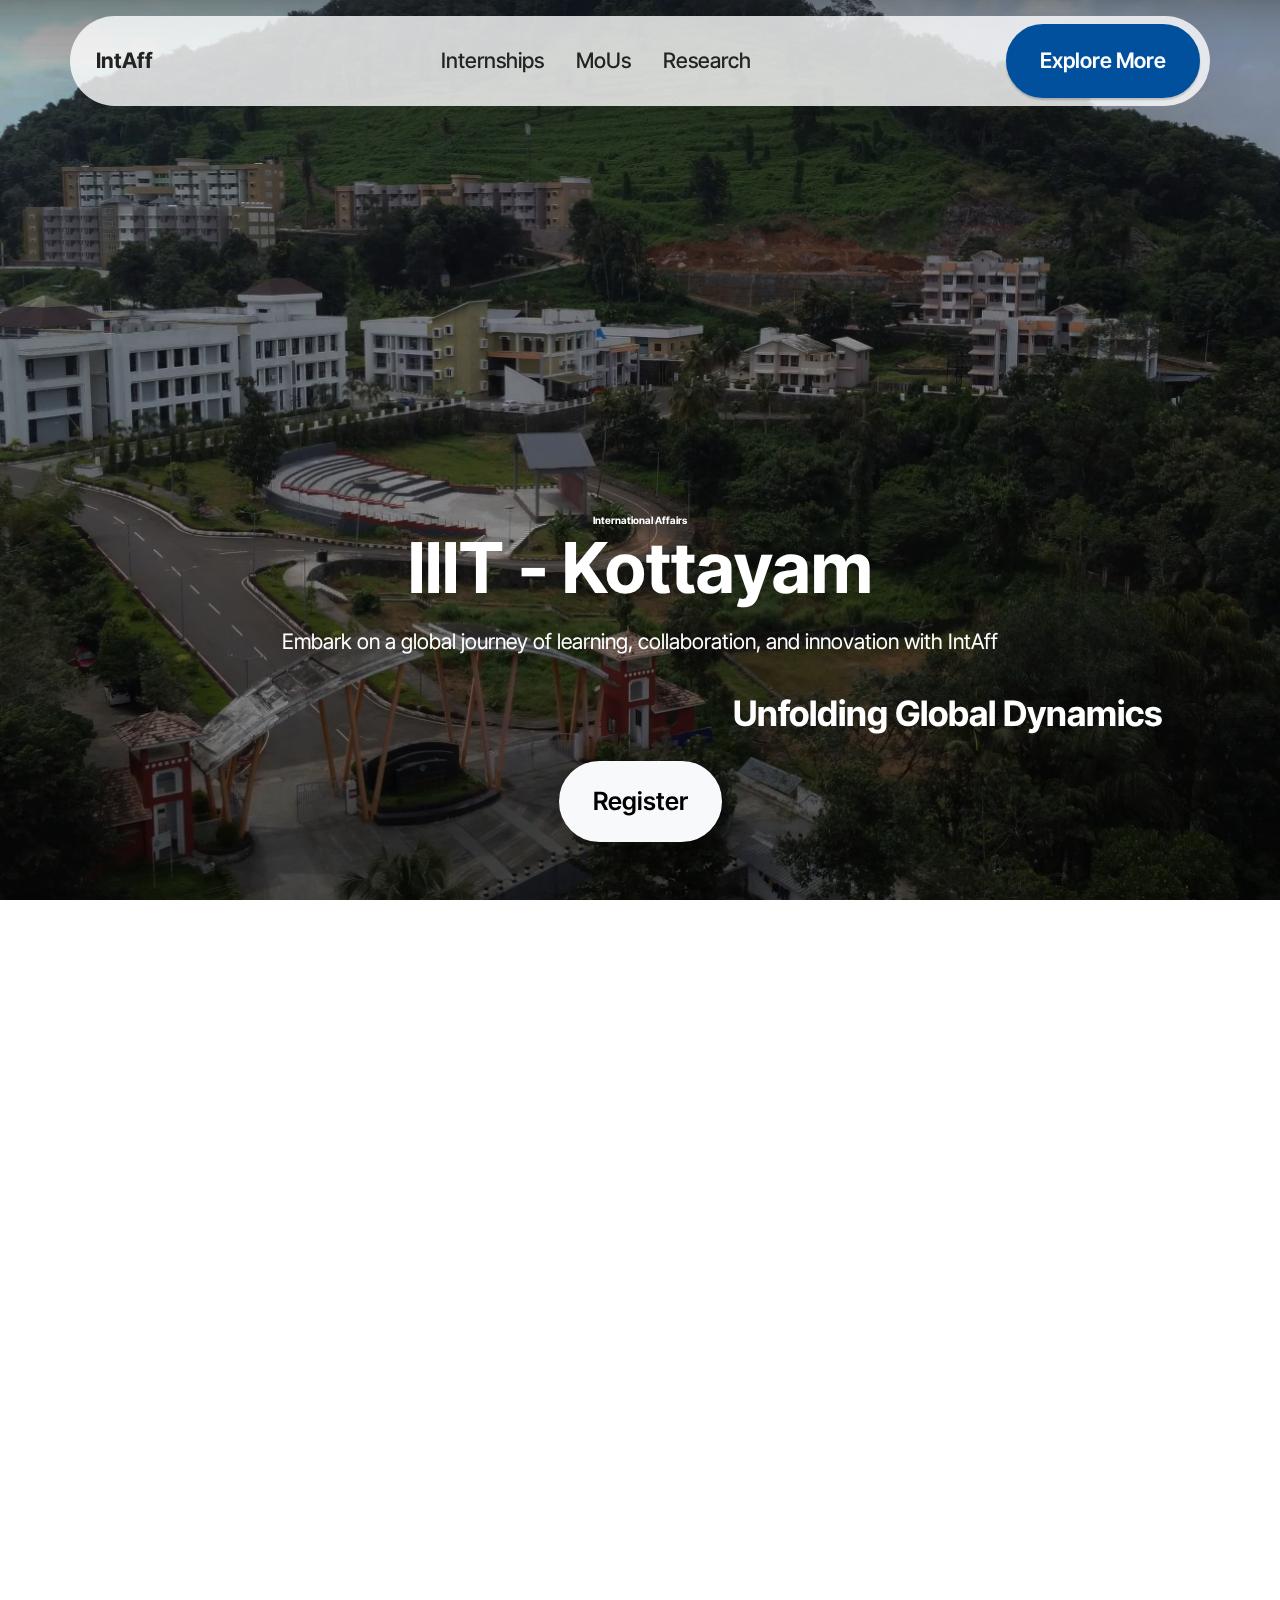
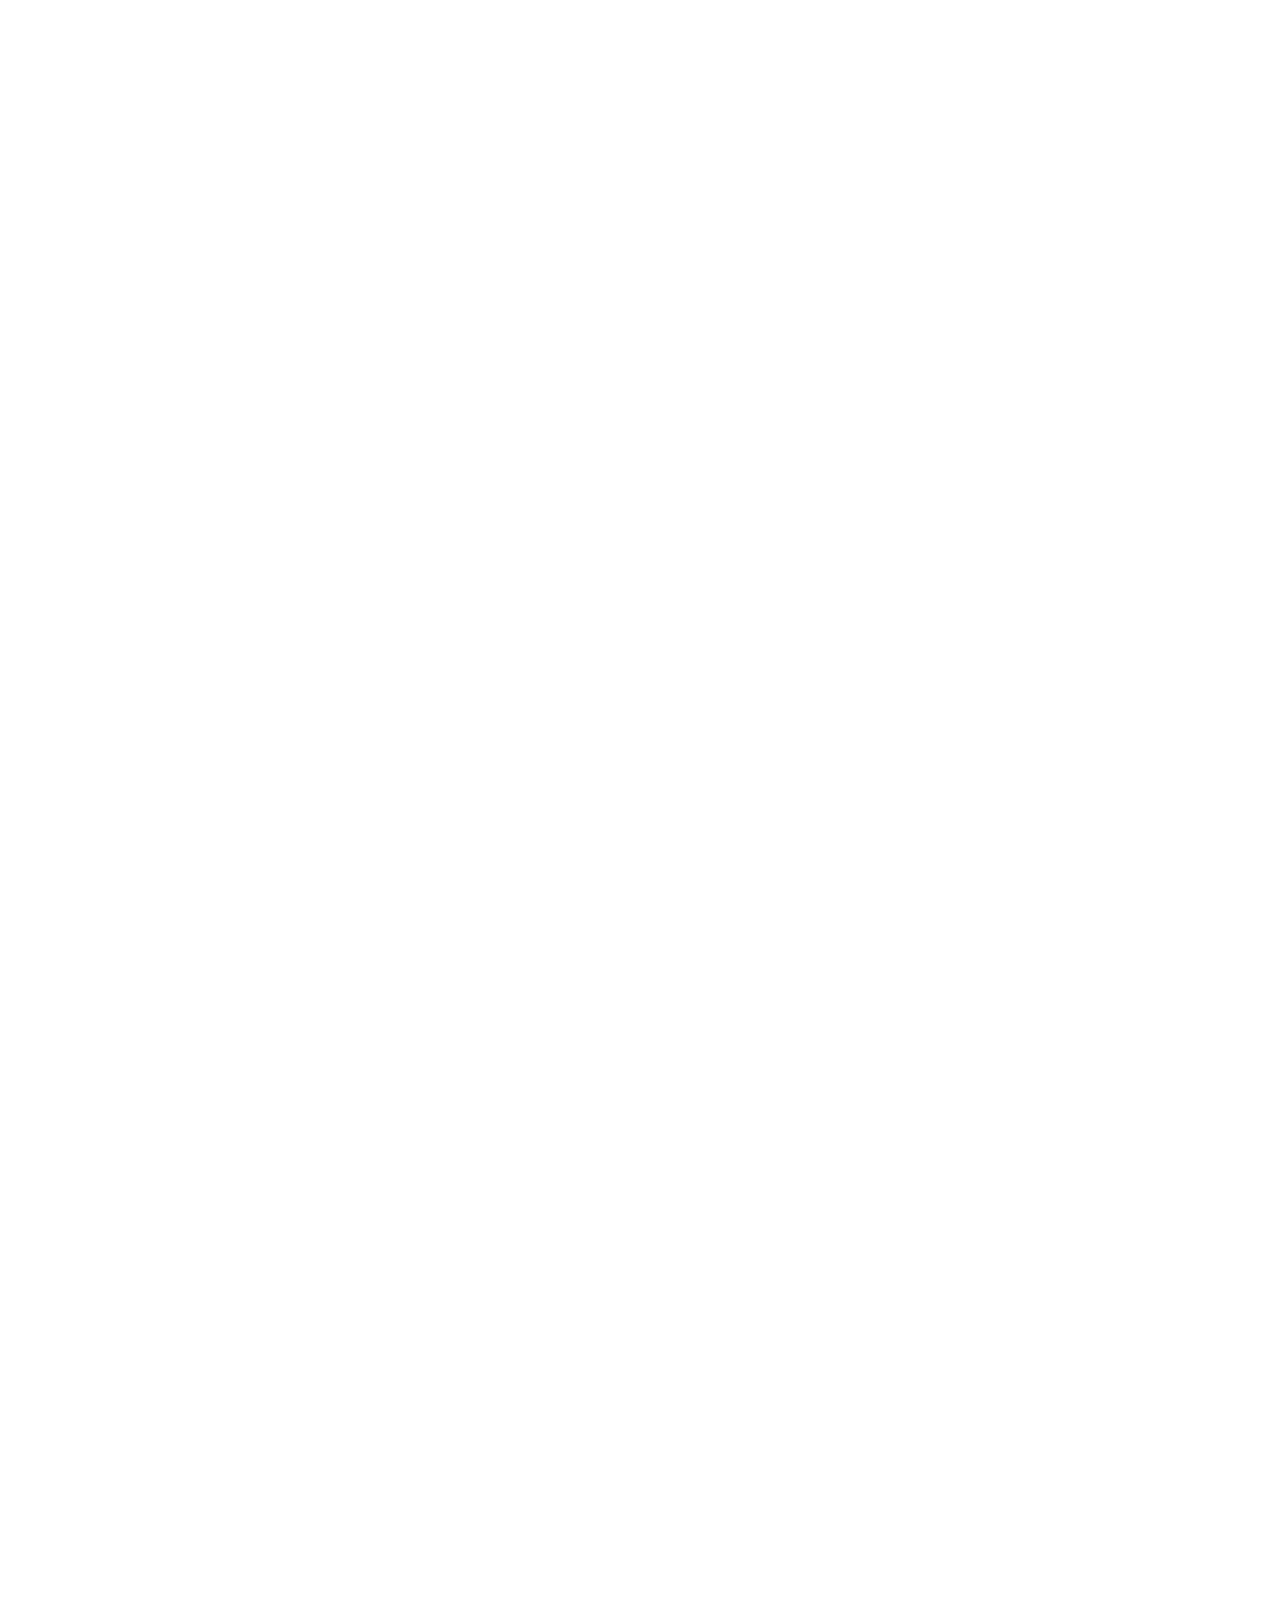
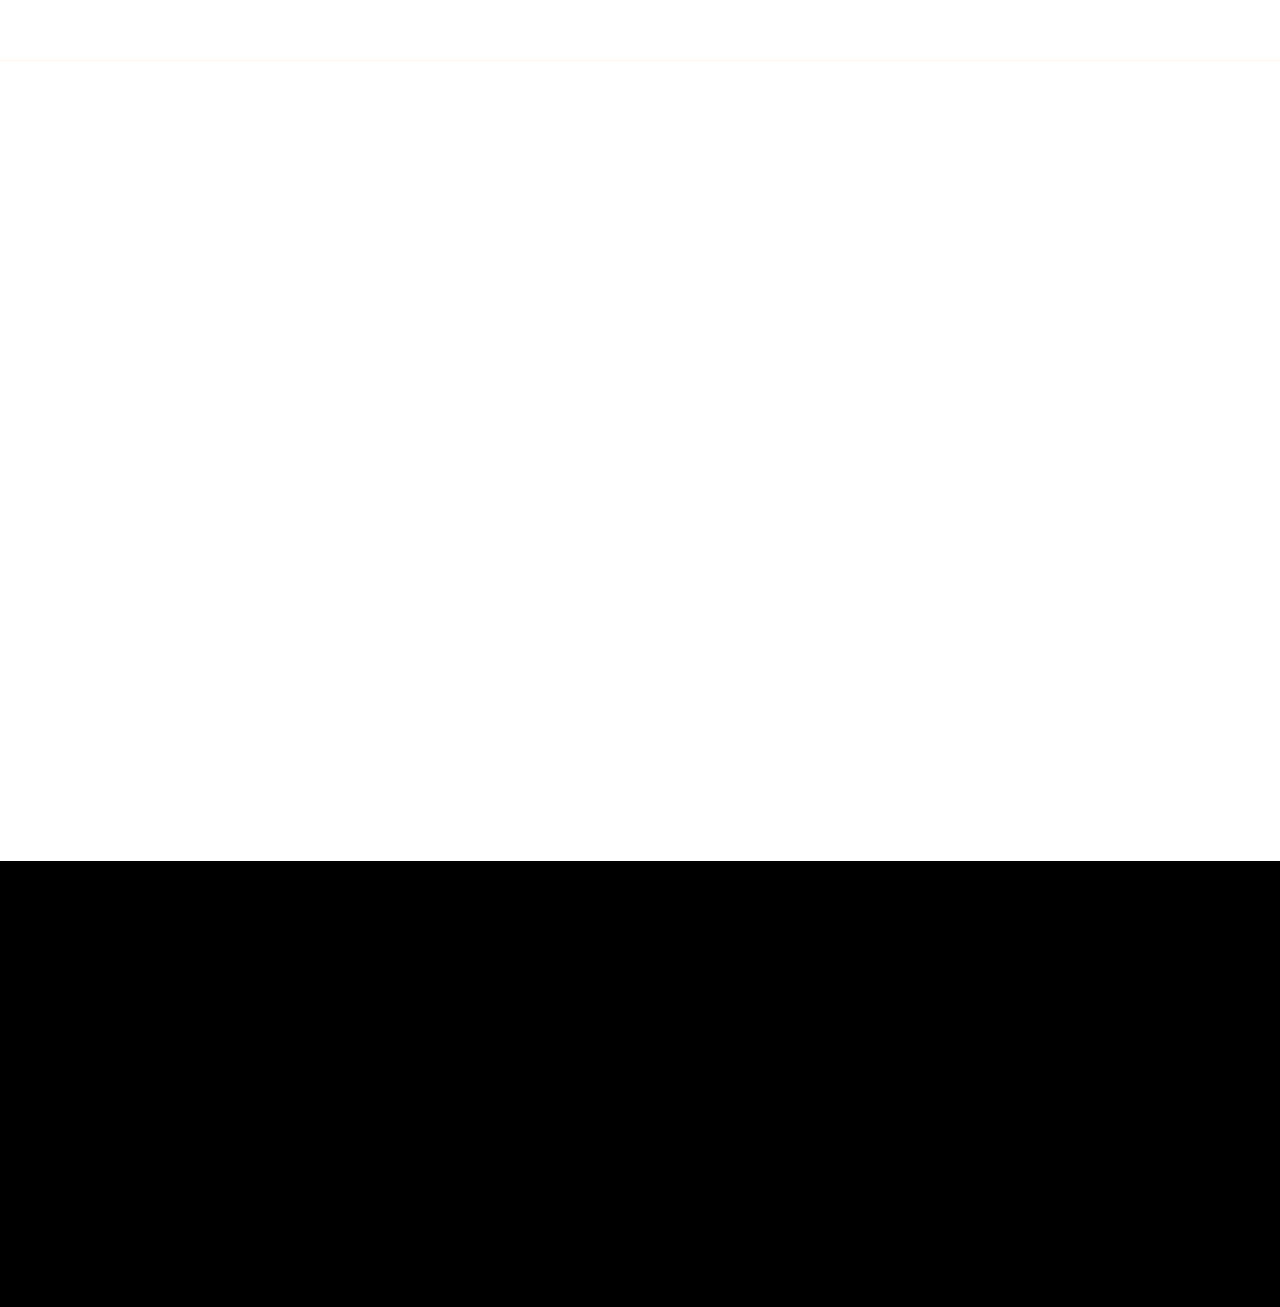
==== commit 8a809add: "modified structure" ====
--- a/index.html
+++ b/index.html
@@ -1,5 +1,6 @@
 <!DOCTYPE html>
 <html>
+
 <head>
   <!-- Site made with AI tool -->
   <meta charset="UTF-8">
@@ -8,7 +9,8 @@
   <meta name="generator" content="Global, international.iiitkottayam.ac.in">
   <meta name="viewport" content="width=device-width, initial-scale=1, minimum-scale=1">
   <link rel="shortcut icon" href="assets/images/logo5.png" type="image/x-icon">
-  <meta name="description" content="Leading University's international affairs office offers international internships, establishes MoUs, research works, and product development.">
+  <meta name="description"
+    content="Leading University's international affairs office offers international internships, establishes MoUs, research works, and product development.">
 
   <title>Global University Affairs</title>
   <link rel="stylesheet" href="assets/web/assets/aitool-icons2/aitool2.css">
@@ -20,770 +22,926 @@
   <link rel="stylesheet" href="assets/socicon/css/styles.css">
   <link rel="stylesheet" href="assets/animatecss/animate.css">
   <link rel="stylesheet" href="assets/theme/css/style.css">
-  <link rel="preload" href="https://fonts.googleapis.com/css2?family=Inter+Tight:wght@400;700&display=swap" as="style" onload="this.onload=null;this.rel='stylesheet'">
-  <noscript><link rel="stylesheet" href="https://fonts.googleapis.com/css2?family=Inter+Tight:wght@400;700&display=swap"></noscript>
-  <link rel="preload" as="style" href="assets/aitool/css/additional.css"><link rel="stylesheet" href="assets/aitool/css/additional.css" type="text/css">
-  
-  
-
-  <style>:root{ --background: #FFF9E6; --dominant-color: #FDC500; --primary-color: #00509D; --secondary-color: #FBD54E; --success-color: #20AC6B; --danger-color: #AE1E2C; --warning-color: #CC9900; --info-color: #0AA3C2; --background-text: #000000; --dominant-text: #000000; --primary-text: #FFFFFF; --secondary-text: #000000; --success-text: #FFFFFF; --danger-text: #FFFFFF; --warning-text: #000000; --info-text: #FFFFFF;}</style>
+  <link rel="preload" href="https://fonts.googleapis.com/css2?family=Inter+Tight:wght@400;700&display=swap" as="style"
+    onload="this.onload=null;this.rel='stylesheet'">
+  <noscript>
+    <link rel="stylesheet" href="https://fonts.googleapis.com/css2?family=Inter+Tight:wght@400;700&display=swap">
+  </noscript>
+  <link rel="preload" as="style" href="assets/aitool/css/additional.css">
+  <link rel="stylesheet" href="assets/aitool/css/additional.css" type="text/css">
+
+
+
+  <style>
+    :root {
+      --background: #FFF9E6;
+      --dominant-color: #FDC500;
+      --primary-color: #00509D;
+      --secondary-color: #FBD54E;
+      --success-color: #20AC6B;
+      --danger-color: #AE1E2C;
+      --warning-color: #CC9900;
+      --info-color: #0AA3C2;
+      --background-text: #000000;
+      --dominant-text: #000000;
+      --primary-text: #FFFFFF;
+      --secondary-text: #000000;
+      --success-text: #FFFFFF;
+      --danger-text: #FFFFFF;
+      --warning-text: #000000;
+      --info-text: #FFFFFF;
+    }
+  </style>
 </head>
+
 <body>
 
 
-    <style>
-.cid-u14wQlIyqy  {
-  z-index: 1000;
-  width: 100%;
-  position: relative;
-}
-.cid-u14wQlIyqy  .dropdown-item:before {
-  font-family: airitool2 !important;
-  content: "\e966";
-  display: inline-block;
-  width: 0;
-  position: absolute;
-  left: 1rem;
-  top: 0.5rem;
-  margin-right: 0.5rem;
-  line-height: 1;
-  font-size: inherit;
-  vertical-align: middle;
-  text-align: center;
-  overflow: hidden;
-  transform: scale(0, 1);
-  transition: all 0.25s ease-in-out;
-}
-@media (max-width: 767px) {
-  .cid-u14wQlIyqy  .navbar-toggler {
-    transform: scale(0.8);
-  }
-}
-.cid-u14wQlIyqy  .navbar-brand {
-  flex-shrink: 0;
-  align-items: center;
-  margin-right: 0;
-  padding: 10px 0;
-  transition: all 0.3s;
-  word-break: break-word;
-  z-index: 1;
-}
-.cid-u14wQlIyqy  .navbar-brand img {
-  max-width: 100%;
-  max-height: 100%;
-}
-.cid-u14wQlIyqy  .navbar-brand .navbar-caption {
-  line-height: inherit !important;
-}
-.cid-u14wQlIyqy  .navbar-brand .navbar-logo a {
-  outline: none;
-}
-.cid-u14wQlIyqy  .navbar-nav {
-  margin: auto;
-  margin-left: 0;
-  margin-left: auto;
-}
-.cid-u14wQlIyqy  .navbar-nav .nav-item {
-  padding: 0 !important;
-  transition: 0.3s all !important;
-}
-.cid-u14wQlIyqy  .navbar-nav .nav-item .nav-link {
-  padding: 16px !important;
-  margin: 0 !important;
-  border-radius: 1rem !important;
-  transition: 0.3s all !important;
-}
-.cid-u14wQlIyqy  .navbar-nav .nav-item .nav-link:hover {
-  background-color: rgba(27, 31, 10, 0.06);
-}
-.cid-u14wQlIyqy  .navbar-nav .open .nav-link::after {
-  transform: rotate(180deg);
-}
-@media (min-width: 992px) {
-  .cid-u14wQlIyqy  .navbar-nav .open .nav-link::before {
-    content: "";
-    width: 100%;
-    height: 20px;
-    top: 100%;
-    background: transparent;
-    position: absolute;
-  }
-}
-.cid-u14wQlIyqy  .navbar-nav .dropdown-item {
-  padding: 12px !important;
-  border-radius: 0.5rem !important;
-  margin: 0 8px !important;
-  transition: 0.3s all !important;
-}
-.cid-u14wQlIyqy  .navbar-nav .dropdown-item:hover {
-  background-color: rgba(27, 31, 10, 0.06);
-}
-@media (min-width: 992px) {
-  .cid-u14wQlIyqy  .navbar-nav {
-    padding-left: 1.5rem;
-  }
-}
-.cid-u14wQlIyqy  .nav-link {
-  width: fit-content;
-  position: relative;
-}
-.cid-u14wQlIyqy  .navbar-logo {
-  margin: 0 !important;
-}
-@media (max-width: 767px) {
-  .cid-u14wQlIyqy  .navbar-logo {
-    padding-left: 0;
-  }
-}
-.cid-u14wQlIyqy  .navbar-caption {
-  padding-left: 1rem;
-  padding-right: 0.5rem;
-}
-@media (max-width: 767px) {
-  .cid-u14wQlIyqy  .nav-dropdown {
-    padding-bottom: 0.5rem;
-  }
-}
-.cid-u14wQlIyqy  .nav-dropdown .link.dropdown-toggle::after {
-  margin-left: 0.5rem;
-  margin-top: 0.2rem;
-  transition: 0.3s all;
-}
-.cid-u14wQlIyqy  .container {
-  display: flex;
-  height: 90px;
-  padding: 0.5rem 0.6rem;
-  flex-wrap: nowrap;
-  background: rgba(255, 255, 255, 0.8) !important;
-  left: 0;
-  right: 0;
-  -webkit-box-pack: justify;
-  -ms-flex-pack: justify;
-  justify-content: flex-end;
-  -webkit-box-align: center;
-  -webkit-align-items: center;
-  -ms-flex-align: center;
-  align-items: center;
-  border-radius: 100vw;
-  margin-top: 1rem;
-  background-color: #ffffff;
-  box-shadow: 0 30px 60px 0 rgba(27, 31, 10, 0.08);
-}
-@media (max-width: 992px) {
-  .cid-u14wQlIyqy  .container {
-    padding-right: 2rem;
-  }
-}
-@media (max-width: 767px) {
-  .cid-u14wQlIyqy  .container {
-    width: 95%;
-    height: 56px !important;
-    padding-right: 1rem;
-    margin-top: 0rem;
-  }
-}
-.cid-u14wQlIyqy  .iconfont-wrapper {
-  color: #000000 !important;
-  font-size: 1.5rem;
-  padding-right: 0.5rem;
-}
-.cid-u14wQlIyqy  .dropdown-menu {
-  flex-wrap: wrap;
-  flex-direction: column;
-  max-width: 100%;
-  padding: 12px 4px !important;
-  border-radius: 1.5rem;
-  transition: 0.3s all !important;
-  min-width: auto;
-  background: #ffffff;
-  background: rgba(255, 255, 255, 0.8) !important;
-}
-.cid-u14wQlIyqy  .nav-item:focus,
-.cid-u14wQlIyqy  .nav-link:focus {
-  outline: none;
-}
-.cid-u14wQlIyqy  .dropdown .dropdown-menu .dropdown-item {
-  width: auto;
-  transition: all 0.25s ease-in-out;
-}
-.cid-u14wQlIyqy  .dropdown .dropdown-menu .dropdown-item::after {
-  right: 0.5rem;
-}
-.cid-u14wQlIyqy  .dropdown .dropdown-menu .dropdown-item .mbr-iconfont {
-  margin-right: 0.5rem;
-  vertical-align: sub;
-}
-.cid-u14wQlIyqy  .dropdown .dropdown-menu .dropdown-item .mbr-iconfont:before {
-  display: inline-block;
-  transform: scale(1, 1);
-  transition: all 0.25s ease-in-out;
-}
-.cid-u14wQlIyqy  .collapsed .dropdown-menu .dropdown-item:before {
-  display: none;
-}
-.cid-u14wQlIyqy  .collapsed .dropdown .dropdown-menu .dropdown-item {
-  padding: 0.235em 1.5em 0.235em 1.5em !important;
-  transition: none;
-  margin: 0 !important;
-}
-.cid-u14wQlIyqy  .navbar {
-  min-height: 90px;
-  transition: all 0.3s;
-  border-bottom: 1px solid transparent;
-  background: transparent !important;
-  padding: 0 !important;
-  border: none !important;
-  box-shadow: none !important;
-  border-radius: 0 !important;
-}
-.cid-u14wQlIyqy  .navbar.opened {
-  transition: all 0.3s;
-}
-.cid-u14wQlIyqy  .navbar .dropdown-item {
-  padding: 0.5rem 1.8rem;
-}
-.cid-u14wQlIyqy  .navbar .navbar-logo img {
-  min-width: 6rem;
-  object-fit: cover;
-}
-.cid-u14wQlIyqy  .navbar .navbar-collapse {
-  z-index: 1;
-  justify-content: flex-end;
-}
-.cid-u14wQlIyqy  .navbar.collapsed {
-  justify-content: center;
-}
-.cid-u14wQlIyqy  .navbar.collapsed .nav-item .nav-link::before {
-  display: none;
-}
-.cid-u14wQlIyqy  .navbar.collapsed.opened .dropdown-menu {
-  top: 0;
-}
-@media (min-width: 992px) {
-  .cid-u14wQlIyqy  .navbar.collapsed.opened:not(.navbar-short) .navbar-collapse {
-    max-height: calc(98.5vh - 3rem);
-  }
-}
-.cid-u14wQlIyqy  .navbar.collapsed .dropdown-menu .dropdown-submenu {
-  left: 0 !important;
-}
-.cid-u14wQlIyqy  .navbar.collapsed .dropdown-menu .dropdown-item:after {
-  right: auto;
-}
-.cid-u14wQlIyqy  .navbar.collapsed .dropdown-menu .dropdown-toggle[data-toggle="dropdown-submenu"]:after {
-  margin-left: 0.5rem;
-  margin-top: 0.2rem;
-  border-top: 0.35em solid;
-  border-right: 0.35em solid transparent;
-  border-left: 0.35em solid transparent;
-  border-bottom: 0;
-  top: 41%;
-}
-.cid-u14wQlIyqy  .navbar.collapsed ul.navbar-nav li {
-  margin: auto;
-}
-.cid-u14wQlIyqy  .navbar.collapsed .dropdown-menu .dropdown-item {
-  padding: 0.25rem 1.5rem;
-  text-align: center;
-}
-.cid-u14wQlIyqy  .navbar.collapsed .icons-menu {
-  padding-left: 0;
-  padding-right: 0;
-  padding-top: 0.5rem;
-  padding-bottom: 0.5rem;
-}
-@media (max-width: 767px) {
-  .cid-u14wQlIyqy  .navbar {
-    min-height: 72px;
-  }
-  .cid-u14wQlIyqy  .navbar .navbar-logo img {
-    height: 2.5rem !important;
-    min-width: 2.5rem !important;
-  }
-}
-@media (max-width: 991px) {
-  .cid-u14wQlIyqy  .navbar .nav-item .nav-link::before {
-    display: none;
-  }
-  .cid-u14wQlIyqy  .navbar.opened .dropdown-menu {
-    top: 0;
-  }
-  .cid-u14wQlIyqy  .navbar .dropdown-menu .dropdown-submenu {
-    left: 0 !important;
-  }
-  .cid-u14wQlIyqy  .navbar .dropdown-menu .dropdown-item:after {
-    right: auto;
-  }
-  .cid-u14wQlIyqy  .navbar .dropdown-menu .dropdown-toggle[data-toggle="dropdown-submenu"]:after {
-    margin-left: 0.5rem;
-    margin-top: 0.2rem;
-    border-top: 0.35em solid;
-    border-right: 0.35em solid transparent;
-    border-left: 0.35em solid transparent;
-    border-bottom: 0;
-    top: 40%;
-  }
-  .cid-u14wQlIyqy  .navbar .dropdown-menu .dropdown-item {
-    padding: 0.25rem 1.5rem !important;
-    text-align: center;
-  }
-  .cid-u14wQlIyqy  .navbar .navbar-brand {
-    flex-shrink: initial;
-    flex-basis: auto;
-    word-break: break-word;
-    padding-right: 10px;
-  }
-  .cid-u14wQlIyqy  .navbar .navbar-toggler {
-    flex-basis: auto;
-  }
-  .cid-u14wQlIyqy  .navbar .icons-menu {
-    padding-left: 0;
-    padding-top: 0.5rem;
-    padding-bottom: 0.5rem;
-  }
-}
-.cid-u14wQlIyqy  .navbar.navbar-short .navbar-logo img {
-  height: 2rem;
-}
-.cid-u14wQlIyqy  .dropdown-item.active,
-.cid-u14wQlIyqy  .dropdown-item:active {
-  background-color: transparent;
-}
-.cid-u14wQlIyqy  .navbar-expand-lg .navbar-nav .nav-link {
-  padding: 0;
-}
-.cid-u14wQlIyqy  .nav-dropdown .link.dropdown-toggle {
-  margin-right: 1.667em;
-}
-.cid-u14wQlIyqy  .nav-dropdown .link.dropdown-toggle[aria-expanded="true"] {
-  margin-right: 0;
-  padding: 0.667em 1.667em;
-}
-.cid-u14wQlIyqy  .navbar.navbar-expand-lg .dropdown .dropdown-menu {
-  background: #ffffff;
-}
-.cid-u14wQlIyqy  .navbar.navbar-expand-lg .dropdown .dropdown-menu .dropdown-submenu {
-  margin: 0;
-  left: 105%;
-  transform: none;
-  top: -12px;
-}
-.cid-u14wQlIyqy  .navbar .dropdown.open > .dropdown-menu {
-  display: flex;
-}
-.cid-u14wQlIyqy  ul.navbar-nav {
-  flex-wrap: wrap;
-}
-.cid-u14wQlIyqy  .navbar-buttons {
-  text-align: center;
-  min-width: 140px;
-}
-@media (max-width: 992px) {
-  .cid-u14wQlIyqy  .navbar-buttons {
-    text-align: left;
-  }
-}
-.cid-u14wQlIyqy  button.navbar-toggler {
-  outline: none;
-  width: 31px;
-  height: 20px;
-  cursor: pointer;
-  transition: all 0.2s;
-  position: relative;
-  align-self: center;
-}
-.cid-u14wQlIyqy  button.navbar-toggler .hamburger span {
-  position: absolute;
-  right: 0;
-  width: 30px;
-  height: 2px;
-  border-right: 5px;
-  background-color: #000000;
-}
-.cid-u14wQlIyqy  button.navbar-toggler .hamburger span:nth-child(1) {
-  top: 0;
-  transition: all 0.2s;
-}
-.cid-u14wQlIyqy  button.navbar-toggler .hamburger span:nth-child(2) {
-  top: 8px;
-  transition: all 0.15s;
-}
-.cid-u14wQlIyqy  button.navbar-toggler .hamburger span:nth-child(3) {
-  top: 8px;
-  transition: all 0.15s;
-}
-.cid-u14wQlIyqy  button.navbar-toggler .hamburger span:nth-child(4) {
-  top: 16px;
-  transition: all 0.2s;
-}
-.cid-u14wQlIyqy  nav.opened .hamburger span:nth-child(1) {
-  top: 8px;
-  width: 0;
-  opacity: 0;
-  right: 50%;
-  transition: all 0.2s;
-}
-.cid-u14wQlIyqy  nav.opened .hamburger span:nth-child(2) {
-  transform: rotate(45deg);
-  transition: all 0.25s;
-}
-.cid-u14wQlIyqy  nav.opened .hamburger span:nth-child(3) {
-  transform: rotate(-45deg);
-  transition: all 0.25s;
-}
-.cid-u14wQlIyqy  nav.opened .hamburger span:nth-child(4) {
-  top: 8px;
-  width: 0;
-  opacity: 0;
-  right: 50%;
-  transition: all 0.2s;
-}
-.cid-u14wQlIyqy  .navbar-dropdown {
-  padding: 0 1rem;
-}
-.cid-u14wQlIyqy  a.nav-link {
-  display: flex;
-  align-items: center;
-  justify-content: center;
-}
-.cid-u14wQlIyqy  .icons-menu {
-  flex-wrap: nowrap;
-  display: flex;
-  justify-content: center;
-  padding-left: 1rem;
-  padding-right: 1rem;
-  padding-top: 0.3rem;
-  text-align: center;
-}
-@media (max-width: 992px) {
-  .cid-u14wQlIyqy  .icons-menu {
-    justify-content: flex-start;
-    margin-bottom: 0.5rem;
-  }
-}
-@media screen and (-ms-high-contrast: active), (-ms-high-contrast: none) {
-  .cid-u14wQlIyqy  .navbar {
-    height: 70px;
-  }
-  .cid-u14wQlIyqy  .navbar.opened {
-    height: auto;
-  }
-  .cid-u14wQlIyqy  .nav-item .nav-link:hover::before {
-    width: 175%;
-    max-width: calc(100% + 2rem);
-    left: -1rem;
-  }
-}
-.cid-u14wQlIyqy  .navbar .dropdown > .dropdown-menu {
-  display: none;
-  width: max-content;
-  max-width: 500px !important;
-  transform: translateX(-50%);
-  top: calc(100% + 20px);
-  left: 50%;
-}
-.cid-u14wQlIyqy  .navbar .dropdown > .dropdown-menu .dropdown-item {
-  line-height: 1 !important;
-}
-.cid-u14wQlIyqy  .navbar .dropdown > .dropdown-menu .dropdown .dropdown-item {
-  align-items: center;
-  display: flex;
-  height: max-content !important;
-  min-height: max-content !important;
-}
-.cid-u14wQlIyqy  .navbar .dropdown > .dropdown-menu .dropdown .dropdown-item::after {
-  display: inline-block;
-  position: static;
-  margin-left: 0.5rem;
-  margin-top: 0;
-  margin-right: 0;
-  margin-bottom: 0;
-  transition: 0.3s all;
-  transform: rotate(-90deg);
-}
-.cid-u14wQlIyqy  .navbar .dropdown > .dropdown-menu .dropdown.open .dropdown-item::after {
-  transform: rotate(0deg);
-}
-.cid-u14wQlIyqy  .mbr-section-btn {
-  margin: -0.6rem -0.6rem;
-}
-.cid-u14wQlIyqy  .navbar-toggler {
-  margin-left: 12px;
-  margin-right: 8px;
-  order: 1000;
-}
-@media (max-width: 991px) {
-  .cid-u14wQlIyqy  .navbar-brand {
-    margin-right: auto;
-  }
-  .cid-u14wQlIyqy  .navbar-collapse {
-    z-index: -1 !important;
-    position: absolute;
-    top: 110%;
-    left: 0;
-    width: 100%;
-    padding: 1rem;
-    border-radius: 1.5rem;
-    background: #ffffff;
-    opacity: 1;
-    border-color: rgba(255, 255, 255, 0.8) !important;
-    background: rgba(255, 255, 255, 0.8) !important;
-    backdrop-filter: blur(8px);
-  }
-  .cid-u14wQlIyqy  .navbar-nav .nav-item .nav-link::after {
-    margin-left: 10px;
-  }
-  .cid-u14wQlIyqy  .navbar-nav .dropdown-item:hover {
-    background-color: rgba(27, 31, 10, 0.06);
-  }
-  .cid-u14wQlIyqy  .navbar .dropdown > .dropdown-menu {
-    max-width: 100% !important;
-    transform: translateX(0);
-    top: 10px;
-    left: 0;
-    padding: 8px !important;
-    border-radius: 1rem;
-    background-color: rgba(27, 31, 10, 0.04) !important;
-  }
-  .cid-u14wQlIyqy  .navbar .dropdown > .dropdown-menu .dropdown-item {
-    padding: 8px !important;
-    line-height: 1 !important;
-    margin-bottom: 4px !important;
-  }
-  .cid-u14wQlIyqy  .navbar .dropdown > .dropdown-menu .dropdown .dropdown-item {
-    align-items: center;
-    display: flex;
-    height: max-content !important;
-    min-height: max-content !important;
-  }
-  .cid-u14wQlIyqy  .navbar .dropdown > .dropdown-menu .dropdown .dropdown-item::after {
-    display: inline-block;
-    position: static;
-    margin-left: 0.5rem;
-    margin-top: 0;
-    margin-right: 0;
-    margin-bottom: 0;
-    transition: 0.3s all;
-    transform: rotate(0deg);
-  }
-  .cid-u14wQlIyqy  .navbar .dropdown > .dropdown-menu .dropdown.open .dropdown-item::after {
-    transform: rotate(180deg);
-  }
-  .cid-u14wQlIyqy  .navbar .dropdown > .dropdown-menu .dropdown-submenu {
-    position: static;
-    width: 100%;
-    max-width: 100% !important;
-    transform: translateX(0) !important;
-    top: 0;
-    left: 0;
-    padding: 8px !important;
-    border-radius: 1rem;
-    background-color: rgba(27, 31, 10, 0.04) !important;
-  }
-  .cid-u14wQlIyqy  .navbar .dropdown.open > .dropdown-menu {
-    display: flex !important;
-    flex-direction: column;
-    align-items: flex-start;
-  }
-}
-@media (max-width: 575px) {
-  .cid-u14wQlIyqy  .navbar-collapse {
-    padding: 1rem;
-  }
-}
-.heading{
-  color:white;
-  font-size:160px;
-  text-align:center;
-}
-.iiitkheading{
-  color:rgb(255, 255, 255);
-  font-size:70px;
-  text-align:center;
-}
-.outer{
-  position:relative;
-  margin-left:600px;
-  padding-left:40px;
-  padding-bottom:10px;
-}
-h1{
-  font-size:45px;
-}
-.inner{
-  text-align: center;
-  position:absolute;
-  border:0px solid #ddd;
-  height:50px;
-  line-height:50px;
-  font-size:35px;
-  overflow:hidden;
-  display:inline-block;
-}
-.inner span{
-  animation:animate 10s ease infinite;
-  position:relative;
-  color:white;
-}
-@keyframes animate{
-  0%,100%{
-    top:0;
-  }
-  20%{
-    top:0px;
-  }  
-  25%{
-    top:-50px;
-  }
-  45%{
-    top:-50px;
-  }
-  50%{
-    top:-100px;
-  }
-  70%{
-    top:-100px;
-  }
-  75%{
-    top:-150px;
-  }
-  95%{
-    top:-150px;
-  }
-}
-
-
-.joinbutton{
-  font-size:25px;
-}
-a.joinbutton:hover{
-  background-color: #2d4491;
-  color:white;
-}
-</style>
-
-<section class="menu menu2 cid-u14wQlIyqy" once="menu" id="menu-5-u14wQlIyqy">
-  <nav class="navbar navbar-dropdown navbar-fixed-top navbar-expand-lg">
-    <div class="container">
-      <div class="navbar-brand">
-        <!-- <span class="navbar-logo">
+  <style>
+    .cid-u14wQlIyqy {
+      z-index: 1000;
+      width: 100%;
+      position: relative;
+    }
+
+    .cid-u14wQlIyqy .dropdown-item:before {
+      font-family: airitool2 !important;
+      content: "\e966";
+      display: inline-block;
+      width: 0;
+      position: absolute;
+      left: 1rem;
+      top: 0.5rem;
+      margin-right: 0.5rem;
+      line-height: 1;
+      font-size: inherit;
+      vertical-align: middle;
+      text-align: center;
+      overflow: hidden;
+      transform: scale(0, 1);
+      transition: all 0.25s ease-in-out;
+    }
+
+    @media (max-width: 767px) {
+      .cid-u14wQlIyqy .navbar-toggler {
+        transform: scale(0.8);
+      }
+    }
+
+    .cid-u14wQlIyqy .navbar-brand {
+      flex-shrink: 0;
+      align-items: center;
+      margin-right: 0;
+      padding: 10px 0;
+      transition: all 0.3s;
+      word-break: break-word;
+      z-index: 1;
+    }
+
+    .cid-u14wQlIyqy .navbar-brand img {
+      max-width: 100%;
+      max-height: 100%;
+    }
+
+    .cid-u14wQlIyqy .navbar-brand .navbar-caption {
+      line-height: inherit !important;
+    }
+
+    .cid-u14wQlIyqy .navbar-brand .navbar-logo a {
+      outline: none;
+    }
+
+    .cid-u14wQlIyqy .navbar-nav {
+      margin: auto;
+      margin-left: 0;
+      margin-left: auto;
+    }
+
+    .cid-u14wQlIyqy .navbar-nav .nav-item {
+      padding: 0 !important;
+      transition: 0.3s all !important;
+    }
+
+    .cid-u14wQlIyqy .navbar-nav .nav-item .nav-link {
+      padding: 16px !important;
+      margin: 0 !important;
+      border-radius: 1rem !important;
+      transition: 0.3s all !important;
+    }
+
+    .cid-u14wQlIyqy .navbar-nav .nav-item .nav-link:hover {
+      background-color: rgba(27, 31, 10, 0.06);
+    }
+
+    .cid-u14wQlIyqy .navbar-nav .open .nav-link::after {
+      transform: rotate(180deg);
+    }
+
+    @media (min-width: 992px) {
+      .cid-u14wQlIyqy .navbar-nav .open .nav-link::before {
+        content: "";
+        width: 100%;
+        height: 20px;
+        top: 100%;
+        background: transparent;
+        position: absolute;
+      }
+    }
+
+    .cid-u14wQlIyqy .navbar-nav .dropdown-item {
+      padding: 12px !important;
+      border-radius: 0.5rem !important;
+      margin: 0 8px !important;
+      transition: 0.3s all !important;
+    }
+
+    .cid-u14wQlIyqy .navbar-nav .dropdown-item:hover {
+      background-color: rgba(27, 31, 10, 0.06);
+    }
+
+    @media (min-width: 992px) {
+      .cid-u14wQlIyqy .navbar-nav {
+        padding-left: 1.5rem;
+      }
+    }
+
+    .cid-u14wQlIyqy .nav-link {
+      width: fit-content;
+      position: relative;
+    }
+
+    .cid-u14wQlIyqy .navbar-logo {
+      margin: 0 !important;
+    }
+
+    @media (max-width: 767px) {
+      .cid-u14wQlIyqy .navbar-logo {
+        padding-left: 0;
+      }
+    }
+
+    .cid-u14wQlIyqy .navbar-caption {
+      padding-left: 1rem;
+      padding-right: 0.5rem;
+    }
+
+    @media (max-width: 767px) {
+      .cid-u14wQlIyqy .nav-dropdown {
+        padding-bottom: 0.5rem;
+      }
+    }
+
+    .cid-u14wQlIyqy .nav-dropdown .link.dropdown-toggle::after {
+      margin-left: 0.5rem;
+      margin-top: 0.2rem;
+      transition: 0.3s all;
+    }
+
+    .cid-u14wQlIyqy .container {
+      display: flex;
+      height: 90px;
+      padding: 0.5rem 0.6rem;
+      flex-wrap: nowrap;
+      background: rgba(255, 255, 255, 0.8) !important;
+      left: 0;
+      right: 0;
+      -webkit-box-pack: justify;
+      -ms-flex-pack: justify;
+      justify-content: flex-end;
+      -webkit-box-align: center;
+      -webkit-align-items: center;
+      -ms-flex-align: center;
+      align-items: center;
+      border-radius: 100vw;
+      margin-top: 1rem;
+      background-color: #ffffff;
+      box-shadow: 0 30px 60px 0 rgba(27, 31, 10, 0.08);
+    }
+
+    @media (max-width: 992px) {
+      .cid-u14wQlIyqy .container {
+        padding-right: 2rem;
+      }
+    }
+
+    @media (max-width: 767px) {
+      .cid-u14wQlIyqy .container {
+        width: 95%;
+        height: 56px !important;
+        padding-right: 1rem;
+        margin-top: 0rem;
+      }
+    }
+
+    .cid-u14wQlIyqy .iconfont-wrapper {
+      color: #000000 !important;
+      font-size: 1.5rem;
+      padding-right: 0.5rem;
+    }
+
+    .cid-u14wQlIyqy .dropdown-menu {
+      flex-wrap: wrap;
+      flex-direction: column;
+      max-width: 100%;
+      padding: 12px 4px !important;
+      border-radius: 1.5rem;
+      transition: 0.3s all !important;
+      min-width: auto;
+      background: #ffffff;
+      background: rgba(255, 255, 255, 0.8) !important;
+    }
+
+    .cid-u14wQlIyqy .nav-item:focus,
+    .cid-u14wQlIyqy .nav-link:focus {
+      outline: none;
+    }
+
+    .cid-u14wQlIyqy .dropdown .dropdown-menu .dropdown-item {
+      width: auto;
+      transition: all 0.25s ease-in-out;
+    }
+
+    .cid-u14wQlIyqy .dropdown .dropdown-menu .dropdown-item::after {
+      right: 0.5rem;
+    }
+
+    .cid-u14wQlIyqy .dropdown .dropdown-menu .dropdown-item .mbr-iconfont {
+      margin-right: 0.5rem;
+      vertical-align: sub;
+    }
+
+    .cid-u14wQlIyqy .dropdown .dropdown-menu .dropdown-item .mbr-iconfont:before {
+      display: inline-block;
+      transform: scale(1, 1);
+      transition: all 0.25s ease-in-out;
+    }
+
+    .cid-u14wQlIyqy .collapsed .dropdown-menu .dropdown-item:before {
+      display: none;
+    }
+
+    .cid-u14wQlIyqy .collapsed .dropdown .dropdown-menu .dropdown-item {
+      padding: 0.235em 1.5em 0.235em 1.5em !important;
+      transition: none;
+      margin: 0 !important;
+    }
+
+    .cid-u14wQlIyqy .navbar {
+      min-height: 90px;
+      transition: all 0.3s;
+      border-bottom: 1px solid transparent;
+      background: transparent !important;
+      padding: 0 !important;
+      border: none !important;
+      box-shadow: none !important;
+      border-radius: 0 !important;
+    }
+
+    .cid-u14wQlIyqy .navbar.opened {
+      transition: all 0.3s;
+    }
+
+    .cid-u14wQlIyqy .navbar .dropdown-item {
+      padding: 0.5rem 1.8rem;
+    }
+
+    .cid-u14wQlIyqy .navbar .navbar-logo img {
+      min-width: 6rem;
+      object-fit: cover;
+    }
+
+    .cid-u14wQlIyqy .navbar .navbar-collapse {
+      z-index: 1;
+      justify-content: flex-end;
+    }
+
+    .cid-u14wQlIyqy .navbar.collapsed {
+      justify-content: center;
+    }
+
+    .cid-u14wQlIyqy .navbar.collapsed .nav-item .nav-link::before {
+      display: none;
+    }
+
+    .cid-u14wQlIyqy .navbar.collapsed.opened .dropdown-menu {
+      top: 0;
+    }
+
+    @media (min-width: 992px) {
+      .cid-u14wQlIyqy .navbar.collapsed.opened:not(.navbar-short) .navbar-collapse {
+        max-height: calc(98.5vh - 3rem);
+      }
+    }
+
+    .cid-u14wQlIyqy .navbar.collapsed .dropdown-menu .dropdown-submenu {
+      left: 0 !important;
+    }
+
+    .cid-u14wQlIyqy .navbar.collapsed .dropdown-menu .dropdown-item:after {
+      right: auto;
+    }
+
+    .cid-u14wQlIyqy .navbar.collapsed .dropdown-menu .dropdown-toggle[data-toggle="dropdown-submenu"]:after {
+      margin-left: 0.5rem;
+      margin-top: 0.2rem;
+      border-top: 0.35em solid;
+      border-right: 0.35em solid transparent;
+      border-left: 0.35em solid transparent;
+      border-bottom: 0;
+      top: 41%;
+    }
+
+    .cid-u14wQlIyqy .navbar.collapsed ul.navbar-nav li {
+      margin: auto;
+    }
+
+    .cid-u14wQlIyqy .navbar.collapsed .dropdown-menu .dropdown-item {
+      padding: 0.25rem 1.5rem;
+      text-align: center;
+    }
+
+    .cid-u14wQlIyqy .navbar.collapsed .icons-menu {
+      padding-left: 0;
+      padding-right: 0;
+      padding-top: 0.5rem;
+      padding-bottom: 0.5rem;
+    }
+
+    @media (max-width: 767px) {
+      .cid-u14wQlIyqy .navbar {
+        min-height: 72px;
+      }
+
+      .cid-u14wQlIyqy .navbar .navbar-logo img {
+        height: 2.5rem !important;
+        min-width: 2.5rem !important;
+      }
+    }
+
+    @media (max-width: 991px) {
+      .cid-u14wQlIyqy .navbar .nav-item .nav-link::before {
+        display: none;
+      }
+
+      .cid-u14wQlIyqy .navbar.opened .dropdown-menu {
+        top: 0;
+      }
+
+      .cid-u14wQlIyqy .navbar .dropdown-menu .dropdown-submenu {
+        left: 0 !important;
+      }
+
+      .cid-u14wQlIyqy .navbar .dropdown-menu .dropdown-item:after {
+        right: auto;
+      }
+
+      .cid-u14wQlIyqy .navbar .dropdown-menu .dropdown-toggle[data-toggle="dropdown-submenu"]:after {
+        margin-left: 0.5rem;
+        margin-top: 0.2rem;
+        border-top: 0.35em solid;
+        border-right: 0.35em solid transparent;
+        border-left: 0.35em solid transparent;
+        border-bottom: 0;
+        top: 40%;
+      }
+
+      .cid-u14wQlIyqy .navbar .dropdown-menu .dropdown-item {
+        padding: 0.25rem 1.5rem !important;
+        text-align: center;
+      }
+
+      .cid-u14wQlIyqy .navbar .navbar-brand {
+        flex-shrink: initial;
+        flex-basis: auto;
+        word-break: break-word;
+        padding-right: 10px;
+      }
+
+      .cid-u14wQlIyqy .navbar .navbar-toggler {
+        flex-basis: auto;
+      }
+
+      .cid-u14wQlIyqy .navbar .icons-menu {
+        padding-left: 0;
+        padding-top: 0.5rem;
+        padding-bottom: 0.5rem;
+      }
+    }
+
+    .cid-u14wQlIyqy .navbar.navbar-short .navbar-logo img {
+      height: 2rem;
+    }
+
+    .cid-u14wQlIyqy .dropdown-item.active,
+    .cid-u14wQlIyqy .dropdown-item:active {
+      background-color: transparent;
+    }
+
+    .cid-u14wQlIyqy .navbar-expand-lg .navbar-nav .nav-link {
+      padding: 0;
+    }
+
+    .cid-u14wQlIyqy .nav-dropdown .link.dropdown-toggle {
+      margin-right: 1.667em;
+    }
+
+    .cid-u14wQlIyqy .nav-dropdown .link.dropdown-toggle[aria-expanded="true"] {
+      margin-right: 0;
+      padding: 0.667em 1.667em;
+    }
+
+    .cid-u14wQlIyqy .navbar.navbar-expand-lg .dropdown .dropdown-menu {
+      background: #ffffff;
+    }
+
+    .cid-u14wQlIyqy .navbar.navbar-expand-lg .dropdown .dropdown-menu .dropdown-submenu {
+      margin: 0;
+      left: 105%;
+      transform: none;
+      top: -12px;
+    }
+
+    .cid-u14wQlIyqy .navbar .dropdown.open>.dropdown-menu {
+      display: flex;
+    }
+
+    .cid-u14wQlIyqy ul.navbar-nav {
+      flex-wrap: wrap;
+    }
+
+    .cid-u14wQlIyqy .navbar-buttons {
+      text-align: center;
+      min-width: 140px;
+    }
+
+    @media (max-width: 992px) {
+      .cid-u14wQlIyqy .navbar-buttons {
+        text-align: left;
+      }
+    }
+
+    .cid-u14wQlIyqy button.navbar-toggler {
+      outline: none;
+      width: 31px;
+      height: 20px;
+      cursor: pointer;
+      transition: all 0.2s;
+      position: relative;
+      align-self: center;
+    }
+
+    .cid-u14wQlIyqy button.navbar-toggler .hamburger span {
+      position: absolute;
+      right: 0;
+      width: 30px;
+      height: 2px;
+      border-right: 5px;
+      background-color: #000000;
+    }
+
+    .cid-u14wQlIyqy button.navbar-toggler .hamburger span:nth-child(1) {
+      top: 0;
+      transition: all 0.2s;
+    }
+
+    .cid-u14wQlIyqy button.navbar-toggler .hamburger span:nth-child(2) {
+      top: 8px;
+      transition: all 0.15s;
+    }
+
+    .cid-u14wQlIyqy button.navbar-toggler .hamburger span:nth-child(3) {
+      top: 8px;
+      transition: all 0.15s;
+    }
+
+    .cid-u14wQlIyqy button.navbar-toggler .hamburger span:nth-child(4) {
+      top: 16px;
+      transition: all 0.2s;
+    }
+
+    .cid-u14wQlIyqy nav.opened .hamburger span:nth-child(1) {
+      top: 8px;
+      width: 0;
+      opacity: 0;
+      right: 50%;
+      transition: all 0.2s;
+    }
+
+    .cid-u14wQlIyqy nav.opened .hamburger span:nth-child(2) {
+      transform: rotate(45deg);
+      transition: all 0.25s;
+    }
+
+    .cid-u14wQlIyqy nav.opened .hamburger span:nth-child(3) {
+      transform: rotate(-45deg);
+      transition: all 0.25s;
+    }
+
+    .cid-u14wQlIyqy nav.opened .hamburger span:nth-child(4) {
+      top: 8px;
+      width: 0;
+      opacity: 0;
+      right: 50%;
+      transition: all 0.2s;
+    }
+
+    .cid-u14wQlIyqy .navbar-dropdown {
+      padding: 0 1rem;
+    }
+
+    .cid-u14wQlIyqy a.nav-link {
+      display: flex;
+      align-items: center;
+      justify-content: center;
+    }
+
+    .cid-u14wQlIyqy .icons-menu {
+      flex-wrap: nowrap;
+      display: flex;
+      justify-content: center;
+      padding-left: 1rem;
+      padding-right: 1rem;
+      padding-top: 0.3rem;
+      text-align: center;
+    }
+
+    @media (max-width: 992px) {
+      .cid-u14wQlIyqy .icons-menu {
+        justify-content: flex-start;
+        margin-bottom: 0.5rem;
+      }
+    }
+
+    @media screen and (-ms-high-contrast: active),
+    (-ms-high-contrast: none) {
+      .cid-u14wQlIyqy .navbar {
+        height: 70px;
+      }
+
+      .cid-u14wQlIyqy .navbar.opened {
+        height: auto;
+      }
+
+      .cid-u14wQlIyqy .nav-item .nav-link:hover::before {
+        width: 175%;
+        max-width: calc(100% + 2rem);
+        left: -1rem;
+      }
+    }
+
+    .cid-u14wQlIyqy .navbar .dropdown>.dropdown-menu {
+      display: none;
+      width: max-content;
+      max-width: 500px !important;
+      transform: translateX(-50%);
+      top: calc(100% + 20px);
+      left: 50%;
+    }
+
+    .cid-u14wQlIyqy .navbar .dropdown>.dropdown-menu .dropdown-item {
+      line-height: 1 !important;
+    }
+
+    .cid-u14wQlIyqy .navbar .dropdown>.dropdown-menu .dropdown .dropdown-item {
+      align-items: center;
+      display: flex;
+      height: max-content !important;
+      min-height: max-content !important;
+    }
+
+    .cid-u14wQlIyqy .navbar .dropdown>.dropdown-menu .dropdown .dropdown-item::after {
+      display: inline-block;
+      position: static;
+      margin-left: 0.5rem;
+      margin-top: 0;
+      margin-right: 0;
+      margin-bottom: 0;
+      transition: 0.3s all;
+      transform: rotate(-90deg);
+    }
+
+    .cid-u14wQlIyqy .navbar .dropdown>.dropdown-menu .dropdown.open .dropdown-item::after {
+      transform: rotate(0deg);
+    }
+
+    .cid-u14wQlIyqy .mbr-section-btn {
+      margin: -0.6rem -0.6rem;
+    }
+
+    .cid-u14wQlIyqy .navbar-toggler {
+      margin-left: 12px;
+      margin-right: 8px;
+      order: 1000;
+    }
+
+    @media (max-width: 991px) {
+      .cid-u14wQlIyqy .navbar-brand {
+        margin-right: auto;
+      }
+
+      .cid-u14wQlIyqy .navbar-collapse {
+        z-index: -1 !important;
+        position: absolute;
+        top: 110%;
+        left: 0;
+        width: 100%;
+        padding: 1rem;
+        border-radius: 1.5rem;
+        background: #ffffff;
+        opacity: 1;
+        border-color: rgba(255, 255, 255, 0.8) !important;
+        background: rgba(255, 255, 255, 0.8) !important;
+        backdrop-filter: blur(8px);
+      }
+
+      .cid-u14wQlIyqy .navbar-nav .nav-item .nav-link::after {
+        margin-left: 10px;
+      }
+
+      .cid-u14wQlIyqy .navbar-nav .dropdown-item:hover {
+        background-color: rgba(27, 31, 10, 0.06);
+      }
+
+      .cid-u14wQlIyqy .navbar .dropdown>.dropdown-menu {
+        max-width: 100% !important;
+        transform: translateX(0);
+        top: 10px;
+        left: 0;
+        padding: 8px !important;
+        border-radius: 1rem;
+        background-color: rgba(27, 31, 10, 0.04) !important;
+      }
+
+      .cid-u14wQlIyqy .navbar .dropdown>.dropdown-menu .dropdown-item {
+        padding: 8px !important;
+        line-height: 1 !important;
+        margin-bottom: 4px !important;
+      }
+
+      .cid-u14wQlIyqy .navbar .dropdown>.dropdown-menu .dropdown .dropdown-item {
+        align-items: center;
+        display: flex;
+        height: max-content !important;
+        min-height: max-content !important;
+      }
+
+      .cid-u14wQlIyqy .navbar .dropdown>.dropdown-menu .dropdown .dropdown-item::after {
+        display: inline-block;
+        position: static;
+        margin-left: 0.5rem;
+        margin-top: 0;
+        margin-right: 0;
+        margin-bottom: 0;
+        transition: 0.3s all;
+        transform: rotate(0deg);
+      }
+
+      .cid-u14wQlIyqy .navbar .dropdown>.dropdown-menu .dropdown.open .dropdown-item::after {
+        transform: rotate(180deg);
+      }
+
+      .cid-u14wQlIyqy .navbar .dropdown>.dropdown-menu .dropdown-submenu {
+        position: static;
+        width: 100%;
+        max-width: 100% !important;
+        transform: translateX(0) !important;
+        top: 0;
+        left: 0;
+        padding: 8px !important;
+        border-radius: 1rem;
+        background-color: rgba(27, 31, 10, 0.04) !important;
+      }
+
+      .cid-u14wQlIyqy .navbar .dropdown.open>.dropdown-menu {
+        display: flex !important;
+        flex-direction: column;
+        align-items: flex-start;
+      }
+    }
+
+    @media (max-width: 575px) {
+      .cid-u14wQlIyqy .navbar-collapse {
+        padding: 1rem;
+      }
+    }
+
+    .heading {
+      color: white;
+      font-size: 10px;
+      text-align: center;
+    }
+
+    .iiitkheading {
+      color: rgb(255, 255, 255);
+      font-size: 70px;
+      text-align: center;
+    }
+
+    .outer {
+      position: relative;
+      margin-left: 600px;
+      padding-left: 40px;
+      padding-bottom: 10px;
+    }
+
+    h1 {
+      font-size: 45px;
+    }
+
+    .inner {
+      text-align: center;
+      position: absolute;
+      border: 0px solid #ddd;
+      height: 50px;
+      line-height: 50px;
+      font-size: 35px;
+      overflow: hidden;
+      display: inline-block;
+    }
+
+    .inner span {
+      animation: animate 10s ease infinite;
+      position: relative;
+      color: white;
+    }
+
+    @keyframes animate {
+
+      0%,
+      100% {
+        top: 0;
+      }
+
+      20% {
+        top: 0px;
+      }
+
+      25% {
+        top: -50px;
+      }
+
+      45% {
+        top: -50px;
+      }
+
+      50% {
+        top: -100px;
+      }
+
+      70% {
+        top: -100px;
+      }
+
+      75% {
+        top: -150px;
+      }
+
+      95% {
+        top: -150px;
+      }
+    }
+
+
+    .joinbutton {
+      font-size: 25px;
+    }
+
+    a.joinbutton:hover {
+      background-color: #2d4491;
+      color: white;
+    }
+  </style>
+
+  <section class="menu menu2 cid-u14wQlIyqy" once="menu" id="menu-5-u14wQlIyqy">
+    <nav class="navbar navbar-dropdown navbar-fixed-top navbar-expand-lg">
+      <div class="container">
+        <div class="navbar-brand">
+          <!-- <span class="navbar-logo">
 					<a href="https://international.iiitkottayam.ac.in">
 						<img src="assets/images/photo-1477281765962-ef34e8bb0967.jpeg" style="height: 4.3rem;">
 					</a>
 				</span> -->
-				<span class="navbar-caption-wrap">
-          <a class="navbar-caption text-black display-4" href="https://international.iiitkottayam.ac.in">IntAff</a>
-        </span>
+          <span class="navbar-caption-wrap">
+            <a class="navbar-caption text-black display-4" href="https://international.iiitkottayam.ac.in">IntAff</a>
+          </span>
+        </div>
+        <button class="navbar-toggler" type="button" data-toggle="collapse" data-bs-toggle="collapse"
+          data-target="#navbarSupportedContent" data-bs-target="#navbarSupportedContent"
+          aria-controls="navbarNavAltMarkup" aria-expanded="false" aria-label="Toggle navigation">
+          <div class="hamburger">
+            <span></span>
+            <span></span>
+            <span></span>
+            <span></span>
+          </div>
+        </button>
+        <div class="collapse navbar-collapse" id="navbarSupportedContent">
+          <ul class="navbar-nav nav-dropdown" data-app-modern-menu="true">
+            <li class="nav-item">
+              <a class="nav-link link text-black display-4" href="#">Internships</a>
+            </li>
+            <li class="nav-item">
+              <a class="nav-link link text-black display-4" href="#" aria-expanded="false">MoUs</a>
+            </li>
+            <li class="nav-item">
+              <a class="nav-link link text-black display-4" href="#">Research</a>
+            </li>
+          </ul>
+          <div class="navbar-buttons mbr-section-btn">
+            <a class="btn btn-primary display-4" href="https://international.iiitkottayam.ac.in">Explore More</a>
+          </div>
+        </div>
       </div>
-      <button class="navbar-toggler" type="button" data-toggle="collapse"
-        data-bs-toggle="collapse" data-target="#navbarSupportedContent"
-        data-bs-target="#navbarSupportedContent"
-        aria-controls="navbarNavAltMarkup" aria-expanded="false"
-        aria-label="Toggle navigation">
-        <div class="hamburger">
-          <span></span>
-          <span></span>
-          <span></span>
-          <span></span>
-        </div>
-      </button>
-      <div class="collapse navbar-collapse" id="navbarSupportedContent">
-        <ul class="navbar-nav nav-dropdown" data-app-modern-menu="true">
-          <li class="nav-item">
-            <a class="nav-link link text-black display-4" href="#">Internships</a>
-          </li>
-          <li class="nav-item">
-            <a class="nav-link link text-black display-4" href="#"
-              aria-expanded="false">MoUs</a>
-          </li>
-          <li class="nav-item">
-            <a class="nav-link link text-black display-4" href="#">Research</a>
-          </li>
-        </ul>
-        <div class="navbar-buttons mbr-section-btn">
-          <a class="btn btn-primary display-4" href="https://international.iiitkottayam.ac.in">Explore More</a>
-        </div>
+    </nav>
+  </section>
+
+  <style>
+    .cid-u14wQlIbI5 {
+      display: flex;
+      background-image: url("assets/images/uv-3.jpg");
+
+    }
+
+    .cid-u14wQlIbI5 .mbr-overlay {
+      background-color: #000000;
+      opacity: 0.5;
+    }
+
+    @media (min-width: 768px) {
+      .cid-u14wQlIbI5 {
+        align-items: flex-end;
+      }
+
+      .cid-u14wQlIbI5 .row {
+        justify-content: center;
+      }
+
+      .cid-u14wQlIbI5 .content-wrap {
+        padding: 1rem 3rem;
+      }
+    }
+
+    @media (max-width: 991px) and (min-width: 768px) {
+      .cid-u14wQlIbI5 .content-wrap {
+        min-width: 50%;
+      }
+    }
+
+    @media (max-width: 767px) {
+      .cid-u14wQlIbI5 {
+        -webkit-align-items: center;
+        align-items: flex-end;
+      }
+
+      .cid-u14wQlIbI5 .mbr-row {
+        -webkit-justify-content: center;
+        justify-content: center;
+      }
+
+      .cid-u14wQlIbI5 .content-wrap {
+        width: 100%;
+      }
+    }
+
+    .cid-u14wQlIbI5 .mbr-section-title,
+    .cid-u14wQlIbI5 .mbr-section-subtitle {
+      text-align: center;
+    }
+
+    .cid-u14wQlIbI5 .mbr-text,
+    .cid-u14wQlIbI5 .mbr-section-btn {
+      text-align: center;
+    }
+  </style>
+  <section class="header16 cid-u14wQlIbI5 mbr-fullscreen mbr-parallax-background" id="hero-17-u14wQlIbI5">
+    <div class="mbr-overlay" style="opacity: 0.3; background-color: rgb(0, 0, 0);"></div>
+    <div class="container-fluid">
+      <div class="row">
+        <div class="content-wrap col-12 col-md-10">
+          <h1 class="heading">
+            <strong>International Affairs</strong>
+          </h1>
+          <h1 class="iiitkheading"><strong>IIIT - Kottayam</strong></h1>
+        </div>
+        <p class="mbr-fonts-style mbr-text mbr-white mb-4 display-7">Embark on a global journey of learning,
+          collaboration, and innovation with IntAff</p>
+
       </div>
-    </div>
-  </nav>
-</section>
-
-    <style>
-  .cid-u14wQlIbI5 {
-    display: flex;
-    background-image: url("assets/images/uv-3.jpg");
-    
-  }
-  .cid-u14wQlIbI5 .mbr-overlay {
-    background-color: #000000;
-    opacity: 0.5;
-  }
-  @media (min-width: 768px) {
-    .cid-u14wQlIbI5 {
-      align-items: flex-end;
-    }
-    .cid-u14wQlIbI5 .row {
-      justify-content: center;
-    }
-    .cid-u14wQlIbI5 .content-wrap {
-      padding: 1rem 3rem;
-    }
-  }
-  @media (max-width: 991px) and (min-width: 768px) {
-    .cid-u14wQlIbI5 .content-wrap {
-      min-width: 50%;
-    }
-  }
-  @media (max-width: 767px) {
-    .cid-u14wQlIbI5 {
-      -webkit-align-items: center;
-      align-items: flex-end;
-    }
-    .cid-u14wQlIbI5 .mbr-row {
-      -webkit-justify-content: center;
-      justify-content: center;
-    }
-    .cid-u14wQlIbI5 .content-wrap {
-      width: 100%;
-    }
-  }
-  .cid-u14wQlIbI5 .mbr-section-title,
-  .cid-u14wQlIbI5 .mbr-section-subtitle {
-    text-align: center;
-  }
-  .cid-u14wQlIbI5 .mbr-text,
-  .cid-u14wQlIbI5 .mbr-section-btn {
-    text-align: center;
-  }
-</style>
-<section class="header16 cid-u14wQlIbI5 mbr-fullscreen mbr-parallax-background" id="hero-17-u14wQlIbI5">
-  <div class="mbr-overlay" style="opacity: 0.3; background-color: rgb(0, 0, 0);"></div>
-  <div class="container-fluid">
-    <div class="row">
-      <div class="content-wrap col-12 col-md-10">
-        <h1 class="heading">
-          <strong>International Affairs</strong>
-        </h1>
-        <h1 class="iiitkheading"><strong>IIIT - Kottayam</strong></h1>
-      </div>
-      <p class="mbr-fonts-style mbr-text mbr-white mb-4 display-7">Embark on a global journey of learning, collaboration, and innovation with IntAff</p>
-      
-    </div>
-        <div class="outer">
-          <h1>&nbsp;
+      <div class="outer">
+        <h1>&nbsp;
           <div class="inner">
-            <span ><strong>
-              Unfolding Global Dynamics<br>
-              Developing International Affairs<br>
-              Cultivating Global Understanding<br>
-              Fostering Global Connections</strong>
+            <span><strong>
+                Unfolding Global Dynamics<br>
+                Developing International Affairs<br>
+                Cultivating Global Understanding<br>
+                Fostering Global Connections</strong>
             </span>
           </div>
-            </h1>
-        
-    </div>
-    
-    <!-- <div  class="home col-lg-12 col-md-12 col-sm-12 col-xs-12">
+        </h1>
+
+      </div>
+
+      <!-- <div  class="home col-lg-12 col-md-12 col-sm-12 col-xs-12">
 			<h3 id="resizing-h3" class="" >
 					<span>
 							<div class="stage">
@@ -799,116 +957,133 @@
 				</div>
     
   </div> -->
-  <div class="mbr-section-btn "><a class="btn btn-light joinbutton" href="#">Register</a></div>
-</section>
-    <style>
-.cid-u14wQlI2Uz {
-  padding-top: 5rem;
-  padding-bottom: 5rem;
-  background-color: #ffffff;
-}
-.cid-u14wQlI2Uz .mbr-fallback-image.disabled {
-  display: none;
-}
-.cid-u14wQlI2Uz .mbr-fallback-image {
-  display: block;
-  background-size: cover;
-  background-position: center center;
-  width: 100%;
-  height: 100%;
-  position: absolute;
-  top: 0;
-}
-@media (max-width: 991px) {
-  .cid-u14wQlI2Uz .image-wrapper {
-    margin-bottom: 2rem;
-  }
-}
-.cid-u14wQlI2Uz .row {
-  flex-direction: row-reverse;
-}
-.cid-u14wQlI2Uz .row {
-  align-items: center;
-}
-@media (max-width: 991px) {
-  .cid-u14wQlI2Uz .image-wrapper {
-    padding: 1rem;
-  }
-}
-@media (min-width: 992px) {
-  .cid-u14wQlI2Uz .text-wrapper {
-    padding: 0 2rem;
-  }
-}
-.cid-u14wQlI2Uz .mbr-section-title {
-  color: #000000;
-}
-.cid-u14wQlI2Uz .mbr-text,
-.cid-u14wQlI2Uz .mbr-section-btn {
-  color: #000000;
-}
-
-</style>
-
-<section class="article4 cid-u14wQlI2Uz" id="about-us-4-u14wQlI2Uz">
-	<div class="container">
-		<div class="row justify-content-center">
-			<div class="col-12 col-md-12 col-lg-6 image-wrapper">
-				<img class="w-100" src="assets/images/photo-1523050854058-8df90110c9f1.jpeg">
-			</div>
-			<div class="col-12 col-md-12 col-lg">
-				<div class="text-wrapper align-left">
-					<h1 class="mbr-section-title mbr-fonts-style mb-4 display-2">
-						<strong>Who We Are</strong>
-					</h1>
-					<p class="mbr-text mbr-fonts-style mb-3 display-7">At IntAff, we are the catalysts of international collaboration, the architects of global partnerships, and the pioneers of cross-cultural innovation.</p>
-          <p class="mbr-text mbr-fonts-style mb-3 display-7">Our mission is to connect bright minds from around the world, foster meaningful relationships, and drive impactful change through education and research.</p>
-          <p class="mbr-text mbr-fonts-style mb-3 display-7">Join us in shaping the future of global education and exploration.</p>
-				</div>
-			</div>
-		</div>
-	</div>
-</section>
-    <style>
-.cid-u14wQlJ8Ck {
-  padding-top: 5rem;
-  padding-bottom: 5rem;
-  background-color: transparent;
-}
-.cid-u14wQlJ8Ck .mbr-text {
-  color: #000000;
-}
-.cid-u14wQlJ8Ck .mbr-section-subtitle {
-  color: #000000;
-}
-.cid-u14wQlJ8Ck .mbr-section-title {
-  color: #000000;
-  text-align: center;
-}
-.cid-u14wQlJ8Ck .mbr-text,
-.cid-u14wQlJ8Ck .item .mbr-section-btn {
-  text-align: left;
-}
-.cid-u14wQlJ8Ck .item-wrapper {
-  background: #ffffff;
-  margin-bottom: 2rem;
-  padding: 2.25rem;
-}
-@media (min-width: 992px) and (max-width: 1200px) {
-  .cid-u14wQlJ8Ck .item-wrapper {
-    padding: 2rem 1.5rem;
-    margin-bottom: 2rem;
-  }
-}
-@media (max-width: 767px) {
-  .cid-u14wQlJ8Ck .item-wrapper {
-    padding: 2rem 1.5rem;
-    margin-bottom: 1rem;
-  }
-}
-
-</style>
-<section class="list05 cid-u14wQlJ8Ck" id="faq-3-u14wQlJ8Ck">
+      <div class="mbr-section-btn "><a class="btn btn-light joinbutton" href="#">Register</a></div>
+  </section>
+  <style>
+    .cid-u14wQlI2Uz {
+      padding-top: 5rem;
+      padding-bottom: 5rem;
+      background-color: #ffffff;
+    }
+
+    .cid-u14wQlI2Uz .mbr-fallback-image.disabled {
+      display: none;
+    }
+
+    .cid-u14wQlI2Uz .mbr-fallback-image {
+      display: block;
+      background-size: cover;
+      background-position: center center;
+      width: 100%;
+      height: 100%;
+      position: absolute;
+      top: 0;
+    }
+
+    @media (max-width: 991px) {
+      .cid-u14wQlI2Uz .image-wrapper {
+        margin-bottom: 2rem;
+      }
+    }
+
+    .cid-u14wQlI2Uz .row {
+      flex-direction: row-reverse;
+    }
+
+    .cid-u14wQlI2Uz .row {
+      align-items: center;
+    }
+
+    @media (max-width: 991px) {
+      .cid-u14wQlI2Uz .image-wrapper {
+        padding: 1rem;
+      }
+    }
+
+    @media (min-width: 992px) {
+      .cid-u14wQlI2Uz .text-wrapper {
+        padding: 0 2rem;
+      }
+    }
+
+    .cid-u14wQlI2Uz .mbr-section-title {
+      color: #000000;
+    }
+
+    .cid-u14wQlI2Uz .mbr-text,
+    .cid-u14wQlI2Uz .mbr-section-btn {
+      color: #000000;
+    }
+  </style>
+
+  <section class="article4 cid-u14wQlI2Uz" id="about-us-4-u14wQlI2Uz">
+    <div class="container">
+      <div class="row justify-content-center">
+        <div class="col-12 col-md-12 col-lg-6 image-wrapper">
+          <img class="w-100" src="assets/images/photo-1523050854058-8df90110c9f1.jpeg">
+        </div>
+        <div class="col-12 col-md-12 col-lg">
+          <div class="text-wrapper align-left">
+            <h1 class="mbr-section-title mbr-fonts-style mb-4 display-2">
+              <strong>Who We Are</strong>
+            </h1>
+            <p class="mbr-text mbr-fonts-style mb-3 display-7">At IntAff, we are the catalysts of international
+              collaboration, the architects of global partnerships, and the pioneers of cross-cultural innovation.</p>
+            <p class="mbr-text mbr-fonts-style mb-3 display-7">Our mission is to connect bright minds from around the
+              world, foster meaningful relationships, and drive impactful change through education and research.</p>
+            <p class="mbr-text mbr-fonts-style mb-3 display-7">Join us in shaping the future of global education and
+              exploration.</p>
+          </div>
+        </div>
+      </div>
+    </div>
+  </section>
+  <style>
+    .cid-u14wQlJ8Ck {
+      padding-top: 5rem;
+      padding-bottom: 5rem;
+      background-color: transparent;
+    }
+
+    .cid-u14wQlJ8Ck .mbr-text {
+      color: #000000;
+    }
+
+    .cid-u14wQlJ8Ck .mbr-section-subtitle {
+      color: #000000;
+    }
+
+    .cid-u14wQlJ8Ck .mbr-section-title {
+      color: #000000;
+      text-align: center;
+    }
+
+    .cid-u14wQlJ8Ck .mbr-text,
+    .cid-u14wQlJ8Ck .item .mbr-section-btn {
+      text-align: left;
+    }
+
+    .cid-u14wQlJ8Ck .item-wrapper {
+      background: #ffffff;
+      margin-bottom: 2rem;
+      padding: 2.25rem;
+    }
+
+    @media (min-width: 992px) and (max-width: 1200px) {
+      .cid-u14wQlJ8Ck .item-wrapper {
+        padding: 2rem 1.5rem;
+        margin-bottom: 2rem;
+      }
+    }
+
+    @media (max-width: 767px) {
+      .cid-u14wQlJ8Ck .item-wrapper {
+        padding: 2rem 1.5rem;
+        margin-bottom: 1rem;
+      }
+    }
+  </style>
+  <!-- <section class="list05 cid-u14wQlJ8Ck" id="faq-3-u14wQlJ8Ck">
     <div class="container">
         <div class="col-12 mb-5 content-head">
             <h3 class="mbr-section-title mbr-fonts-style align-center mb-0 display-2">
@@ -965,173 +1140,377 @@
             </div>
         </div>
     </div>
-</section>
-    <style>
-  .cid-u14wQlJr08 {
-    padding-top: 5rem;
-    padding-bottom: 3rem;
-    background-color: #ffffff;
-  }
-  .cid-u14wQlJr08 .item-subtitle {
-    line-height: 1.2;
-    color: #000000;
-    text-align: center;
-  }
-  .cid-u14wQlJr08 img,
-  .cid-u14wQlJr08 .item-img {
-    width: 100%;
-    height: 100%;
-    height: 400px;
-    object-fit: cover;
-  }
-  .cid-u14wQlJr08 .item:focus,
-  .cid-u14wQlJr08 span:focus {
-    outline: none;
-  }
-  .cid-u14wQlJr08 .item {
-    margin-bottom: 2rem;
-  }
-  @media (max-width: 767px) {
+</section> -->
+  <style>
+    .cid-u14wQlJr08 {
+      padding-top: 5rem;
+      padding-bottom: 3rem;
+      background-color: #ffffff;
+    }
+
+    .cid-u14wQlJr08 .item-subtitle {
+      line-height: 1.2;
+      color: #000000;
+      text-align: center;
+    }
+
+    .cid-u14wQlJr08 img,
+    .cid-u14wQlJr08 .item-img {
+      width: 100%;
+      height: 100%;
+      height: 400px;
+      object-fit: cover;
+    }
+
+    .cid-u14wQlJr08 .item:focus,
+    .cid-u14wQlJr08 span:focus {
+      outline: none;
+    }
+
     .cid-u14wQlJr08 .item {
-      margin-bottom: 1rem;
-    }
-  }
-  .cid-u14wQlJr08 .item-wrapper {
-    position: relative;
-    border-radius: 4px;
-    display: flex;
-    flex-flow: column nowrap;
-  }
-  .cid-u14wQlJr08 .mbr-section-btn {
-    margin-top: auto !important;
-  }
-  .cid-u14wQlJr08 .mbr-section-title {
-    color: #000000;
-  }
-  .cid-u14wQlJr08 .mbr-text,
-  .cid-u14wQlJr08 .mbr-section-btn {
-    color: #000000;
-    text-align: center;
-  }
-  .cid-u14wQlJr08 .item-title {
-    color: #000000;
-  }
-  .cid-u14wQlJr08 .content-head {
-    max-width: 800px;
-  }
-</style>
-<section class="people03 cid-u14wQlJr08" id="team-1-u14wQlJr08">
-	<div class="container-fluid">
-		<div class="row justify-content-center">
-			<div class="col-12 content-head">
-				<div class="mbr-section-head mb-5">
-					<h4 class="mbr-section-title mbr-fonts-style align-center mb-0 display-2">
-						<strong>Our Team</strong>
-					</h4>
-				</div>
-			</div>
-		</div>
-		<div class="row">
-			<div class="item features-image col-12 col-md-6 col-lg-3">
-				<div class="item-wrapper">
-					<div class="item-img mb-3">
-						<img src="assets/images/photo-1596421250711-9ec0ef9cbba3.jpeg">
-					</div>
-					<div class="item-content align-left">
-						<h6 class="item-subtitle mbr-fonts-style display-5">
-							<strong>Ethan</strong></h6>
-						<p class="mbr-text mbr-fonts-style display-7">Director of International Affairs</p>
-					</div>
-				</div>
-			</div>
-			<div class="item features-image col-12 col-md-6 col-lg-3">
-				<div class="item-wrapper">
-					<div class="item-img mb-3">
-						<img src="assets/images/photo-1546919057-eae69a7a3c35.jpeg">
-					</div>
-					<div class="item-content align-left">
-						<h6 class="item-subtitle mbr-fonts-style display-5">
-							<strong>Olivia</strong></h6>
-						<p class="mbr-text mbr-fonts-style display-7">Global Partnerships Manager</p>
-					</div>
-				</div>
-			</div>
-			<div class="item features-image col-12 col-md-6 col-lg-3">
-				<div class="item-wrapper">
-					<div class="item-img mb-3">
-						<img src="assets/images/photo-1607556114526-058f5efdf49e.jpeg">
-					</div>
-					<div class="item-content align-left">
-						<h6 class="item-subtitle mbr-fonts-style display-5">
-							<strong>Lucas</strong></h6>
-						<p class="mbr-text mbr-fonts-style display-7">Research Coordinator</p>
-					</div>
-				</div>
-			</div>
-      <div class="item features-image col-12 col-md-6 col-lg-3">
-        <div class="item-wrapper">
-          <div class="item-img mb-3">
-            <img src="assets/images/photo-1594296306217-9a2e249baaf1.jpeg">
+      margin-bottom: 2rem;
+    }
+
+    @media (max-width: 767px) {
+      .cid-u14wQlJr08 .item {
+        margin-bottom: 1rem;
+      }
+    }
+
+    .cid-u14wQlJr08 .item-wrapper {
+      position: relative;
+      border-radius: 4px;
+      display: flex;
+      flex-flow: column nowrap;
+    }
+
+    .cid-u14wQlJr08 .mbr-section-btn {
+      margin-top: auto !important;
+    }
+
+    .cid-u14wQlJr08 .mbr-section-title {
+      color: #000000;
+    }
+
+    .cid-u14wQlJr08 .mbr-text,
+    .cid-u14wQlJr08 .mbr-section-btn {
+      color: #000000;
+      text-align: center;
+    }
+
+    .cid-u14wQlJr08 .item-title {
+      color: #000000;
+    }
+
+    .cid-u14wQlJr08 .content-head {
+      max-width: 800px;
+    }
+
+    .students {
+      display: flex;
+      overflow-x: auto;
+    }
+  </style>
+  <section class="people03 cid-u14wQlJr08" id="team-1-u14wQlJr08">
+    <div class="container-fluid">
+      <div class="row justify-content-center">
+        <div class="col-12 content-head">
+          <div class="mbr-section-head mb-5">
+            <h4 class="mbr-section-title mbr-fonts-style align-center mb-0 display-2">
+              <strong>Our Team</strong>
+            </h4>
           </div>
-          <div class="item-content align-left">
-            <h6 class="item-subtitle mbr-fonts-style display-5">
-              <strong>Sophia</strong>
-            </h6>
-            <p class="mbr-text mbr-fonts-style display-7">Product Development Specialist</p>
+        </div>
+      </div>
+      <div class="students">
+        <div class="row">
+          <div class="item features-image col-12 col-md-6 col-lg-3">
+            <div class="item-wrapper">
+              <div class="item-img mb-3">
+                <img src="assets/images/photo-1596421250711-9ec0ef9cbba3.jpeg">
+              </div>
+              <div class="item-content align-left">
+                <h6 class="item-subtitle mbr-fonts-style display-5">
+                  <strong>Ethan</strong>
+                </h6>
+                <p class="mbr-text mbr-fonts-style display-7">Director of International Affairs</p>
+              </div>
+            </div>
           </div>
+          <div class="item features-image col-12 col-md-6 col-lg-3">
+            <div class="item-wrapper">
+              <div class="item-img mb-3">
+                <img src="assets/images/photo-1546919057-eae69a7a3c35.jpeg">
+              </div>
+              <div class="item-content align-left">
+                <h6 class="item-subtitle mbr-fonts-style display-5">
+                  <strong>Olivia</strong>
+                </h6>
+                <p class="mbr-text mbr-fonts-style display-7">Global Partnerships Manager</p>
+              </div>
+            </div>
+          </div>
+          <div class="item features-image col-12 col-md-6 col-lg-3">
+            <div class="item-wrapper">
+              <div class="item-img mb-3">
+                <img src="assets/images/photo-1607556114526-058f5efdf49e.jpeg">
+              </div>
+              <div class="item-content align-left">
+                <h6 class="item-subtitle mbr-fonts-style display-5">
+                  <strong>Lucas</strong>
+                </h6>
+                <p class="mbr-text mbr-fonts-style display-7">Research Coordinator</p>
+              </div>
+            </div>
+          </div>
+          <div class="item features-image col-12 col-md-6 col-lg-3">
+            <div class="item-wrapper">
+              <div class="item-img mb-3">
+                <img src="assets/images/photo-1594296306217-9a2e249baaf1.jpeg">
+              </div>
+              <div class="item-content align-left">
+                <h6 class="item-subtitle mbr-fonts-style display-5">
+                  <strong>Sophia</strong>
+                </h6>
+                <p class="mbr-text mbr-fonts-style display-7">Product Development Specialist</p>
+              </div>
+            </div>
+          </div>
         </div>
       </div>
-		</div>
-	</div>
-</section>
-    <style>
-  .cid-u14wQlJhpM {
-    padding-top: 6rem;
-    padding-bottom: 6rem;
-    background-image: url("assets/images/photo-1522202176988-66273c2fd55f.jpeg");
-  }
-  .cid-u14wQlJhpM .mbr-fallback-image.disabled {
-    display: none;
-  }
-  .cid-u14wQlJhpM .mbr-fallback-image {
-    display: block;
-    background-size: cover;
-    background-position: center center;
-    width: 100%;
-    height: 100%;
-    position: absolute;
-    top: 0;
-  }
-  .cid-u14wQlJhpM .card-wrapper {
-    background: var(--dominant-color, #333333);
-    border-radius: 4px;
-  }
-  @media (max-width: 767px) {
+      <div class="faculty">
+        <div class="row">
+          <div class="row">
+            <div class="item features-image col-12 col-md-6 col-lg-3">
+              <div class="item-wrapper">
+                <div class="item-img mb-3">
+                  <img src="assets/images/photo-1596421250711-9ec0ef9cbba3.jpeg">
+                </div>
+                <div class="item-content align-left">
+                  <h6 class="item-subtitle mbr-fonts-style display-5">
+                    <strong>Ethan</strong>
+                  </h6>
+                  <p class="mbr-text mbr-fonts-style display-7">Director of International Affairs</p>
+                </div>
+              </div>
+            </div>
+            <div class="item features-image col-12 col-md-6 col-lg-3">
+              <div class="item-wrapper">
+                <div class="item-img mb-3">
+                  <img src="assets/images/photo-1546919057-eae69a7a3c35.jpeg">
+                </div>
+                <div class="item-content align-left">
+                  <h6 class="item-subtitle mbr-fonts-style display-5">
+                    <strong>Olivia</strong>
+                  </h6>
+                  <p class="mbr-text mbr-fonts-style display-7">Global Partnerships Manager</p>
+                </div>
+              </div>
+            </div>
+            <div class="item features-image col-12 col-md-6 col-lg-3">
+              <div class="item-wrapper">
+                <div class="item-img mb-3">
+                  <img src="assets/images/photo-1607556114526-058f5efdf49e.jpeg">
+                </div>
+                <div class="item-content align-left">
+                  <h6 class="item-subtitle mbr-fonts-style display-5">
+                    <strong>Lucas</strong>
+                  </h6>
+                  <p class="mbr-text mbr-fonts-style display-7">Research Coordinator</p>
+                </div>
+              </div>
+            </div>
+            <div class="item features-image col-12 col-md-6 col-lg-3">
+              <div class="item-wrapper">
+                <div class="item-img mb-3">
+                  <img src="assets/images/photo-1594296306217-9a2e249baaf1.jpeg">
+                </div>
+                <div class="item-content align-left">
+                  <h6 class="item-subtitle mbr-fonts-style display-5">
+                    <strong>Sophia</strong>
+                  </h6>
+                  <p class="mbr-text mbr-fonts-style display-7">Product Development Specialist</p>
+                </div>
+              </div>
+            </div>
+          </div>
+        </div>
+      </div>
+    </div>
+  </section>
+
+  <div class="scrolling-wrapper">
+    <div class="item features-image col-12 col-md-6 col-lg-3">
+      <div class="item-wrapper">
+        <div class="item-img mb-3">
+          <img src="assets/images/photo-1596421250711-9ec0ef9cbba3.jpeg">
+        </div>
+        <div class="item-content align-left">
+          <h6 class="item-subtitle mbr-fonts-style display-5">
+            <strong>Ethan</strong>
+          </h6>
+          <p class="mbr-text mbr-fonts-style display-7">Director of International Affairs</p>
+        </div>
+      </div>
+    </div>
+    <div class="item features-image col-12 col-md-6 col-lg-3">
+      <div class="item-wrapper">
+        <div class="item-img mb-3">
+          <img src="assets/images/photo-1546919057-eae69a7a3c35.jpeg">
+        </div>
+        <div class="item-content align-left">
+          <h6 class="item-subtitle mbr-fonts-style display-5">
+            <strong>Olivia</strong>
+          </h6>
+          <p class="mbr-text mbr-fonts-style display-7">Global Partnerships Manager</p>
+        </div>
+      </div>
+    </div>
+    <div class="item features-image col-12 col-md-6 col-lg-3">
+      <div class="item-wrapper">
+        <div class="item-img mb-3">
+          <img src="assets/images/photo-1607556114526-058f5efdf49e.jpeg">
+        </div>
+        <div class="item-content align-left">
+          <h6 class="item-subtitle mbr-fonts-style display-5">
+            <strong>Lucas</strong>
+          </h6>
+          <p class="mbr-text mbr-fonts-style display-7">Research Coordinator</p>
+        </div>
+      </div>
+    </div>
+    <div class="item features-image col-12 col-md-6 col-lg-3">
+      <div class="item-wrapper">
+        <div class="item-img mb-3">
+          <img src="assets/images/photo-1594296306217-9a2e249baaf1.jpeg">
+        </div>
+        <div class="item-content align-left">
+          <h6 class="item-subtitle mbr-fonts-style display-5">
+            <strong>Sophia</strong>
+          </h6>
+          <p class="mbr-text mbr-fonts-style display-7">Product Development Specialist</p>
+        </div>
+      </div>
+    </div>
+    <div class="item features-image col-12 col-md-6 col-lg-3">
+      <div class="item-wrapper">
+        <div class="item-img mb-3">
+          <img src="assets/images/photo-1596421250711-9ec0ef9cbba3.jpeg">
+        </div>
+        <div class="item-content align-left">
+          <h6 class="item-subtitle mbr-fonts-style display-5">
+            <strong>Ethan</strong>
+          </h6>
+          <p class="mbr-text mbr-fonts-style display-7">Director of International Affairs</p>
+        </div>
+      </div>
+    </div>
+    <div class="item features-image col-12 col-md-6 col-lg-3">
+      <div class="item-wrapper">
+        <div class="item-img mb-3">
+          <img src="assets/images/photo-1546919057-eae69a7a3c35.jpeg">
+        </div>
+        <div class="item-content align-left">
+          <h6 class="item-subtitle mbr-fonts-style display-5">
+            <strong>Olivia</strong>
+          </h6>
+          <p class="mbr-text mbr-fonts-style display-7">Global Partnerships Manager</p>
+        </div>
+      </div>
+    </div>
+    <div class="item features-image col-12 col-md-6 col-lg-3">
+      <div class="item-wrapper">
+        <div class="item-img mb-3">
+          <img src="assets/images/photo-1607556114526-058f5efdf49e.jpeg">
+        </div>
+        <div class="item-content align-left">
+          <h6 class="item-subtitle mbr-fonts-style display-5">
+            <strong>Lucas</strong>
+          </h6>
+          <p class="mbr-text mbr-fonts-style display-7">Research Coordinator</p>
+        </div>
+      </div>
+    </div>
+    <div class="item features-image col-12 col-md-6 col-lg-3">
+      <div class="item-wrapper">
+        <div class="item-img mb-3">
+          <img src="assets/images/photo-1594296306217-9a2e249baaf1.jpeg">
+        </div>
+        <div class="item-content align-left">
+          <h6 class="item-subtitle mbr-fonts-style display-5">
+            <strong>Sophia</strong>
+          </h6>
+          <p class="mbr-text mbr-fonts-style display-7">Product Development Specialist</p>
+        </div>
+      </div>
+    </div>
+  </div>
+  <style>
+    .scrolling-wrapper {
+      display: flex;
+      overflow-x: auto;
+      background-color: white;
+    }
+    
+    
+  </style>
+
+  <!-- <style>
+    .cid-u14wQlJhpM {
+      padding-top: 6rem;
+      padding-bottom: 6rem;
+      background-image: url("assets/images/photo-1522202176988-66273c2fd55f.jpeg");
+    }
+
+    .cid-u14wQlJhpM .mbr-fallback-image.disabled {
+      display: none;
+    }
+
+    .cid-u14wQlJhpM .mbr-fallback-image {
+      display: block;
+      background-size: cover;
+      background-position: center center;
+      width: 100%;
+      height: 100%;
+      position: absolute;
+      top: 0;
+    }
+
     .cid-u14wQlJhpM .card-wrapper {
-      padding: 2rem 1.5rem;
-      margin-bottom: 1rem;
-    }
-  }
-  @media (min-width: 768px) and (max-width: 991px) {
-    .cid-u14wQlJhpM .card-wrapper {
-      padding: 2.25rem;
-    }
-  }
-  @media (min-width: 992px) {
-    .cid-u14wQlJhpM .card-wrapper {
-      padding: 4rem;
-    }
-  }
-  .cid-u14wQlJhpM .mbr-text,
-  .cid-u14wQlJhpM .mbr-section-btn {
-    text-align: center;
-  }
-  .cid-u14wQlJhpM .card-title {
-    text-align: center;
-    color: var(--dominant-text, #ffd7ef);
-  }
-</style>
-<section class="header14 cid-u14wQlJhpM mbr-parallax-background" id="call-to-action-1-u14wQlJhpM">
+      background: var(--dominant-color, #333333);
+      border-radius: 4px;
+    }
+
+    @media (max-width: 767px) {
+      .cid-u14wQlJhpM .card-wrapper {
+        padding: 2rem 1.5rem;
+        margin-bottom: 1rem;
+      }
+    }
+
+    @media (min-width: 768px) and (max-width: 991px) {
+      .cid-u14wQlJhpM .card-wrapper {
+        padding: 2.25rem;
+      }
+    }
+
+    @media (min-width: 992px) {
+      .cid-u14wQlJhpM .card-wrapper {
+        padding: 4rem;
+      }
+    }
+
+    .cid-u14wQlJhpM .mbr-text,
+    .cid-u14wQlJhpM .mbr-section-btn {
+      text-align: center;
+    }
+
+    .cid-u14wQlJhpM .card-title {
+      text-align: center;
+      color: var(--dominant-text, #ffd7ef);
+    }
+  </style> -->
+  <!-- <section class="header14 cid-u14wQlJhpM mbr-parallax-background" id="call-to-action-1-u14wQlJhpM">
 	<div class="container">
 		<div class="row justify-content-center">
 			<div class="card col-12 col-md-12 col-lg-8">
@@ -1148,35 +1527,39 @@
 			</div>
 		</div>
 	</div>
-</section>
-    <style>
-.cid-u14wQlJeAP {
-  padding-top: 5rem;
-  padding-bottom: 5rem;
-  background-color: #ffffff;
-}
-.cid-u14wQlJeAP .mbr-fallback-image.disabled {
-  display: none;
-}
-.cid-u14wQlJeAP .mbr-fallback-image {
-  display: block;
-  background-size: cover;
-  background-position: center center;
-  width: 100%;
-  height: 100%;
-  position: absolute;
-  top: 0;
-}
-.cid-u14wQlJeAP .video-wrapper iframe {
-  width: 100%;
-}
-.cid-u14wQlJeAP .mbr-section-title,
-.cid-u14wQlJeAP .mbr-section-subtitle,
-.cid-u14wQlJeAP .mbr-text {
-  text-align: center;
-}
-</style>
-<section class="video04 cid-u14wQlJeAP" id="video-6-u14wQlJeAP">
+</section> -->
+  <style>
+    .cid-u14wQlJeAP {
+      padding-top: 5rem;
+      padding-bottom: 5rem;
+      background-color: #d74141;
+    }
+
+    .cid-u14wQlJeAP .mbr-fallback-image.disabled {
+      display: none;
+    }
+
+    .cid-u14wQlJeAP .mbr-fallback-image {
+      display: block;
+      background-size: cover;
+      background-position: center center;
+      width: 100%;
+      height: 100%;
+      position: absolute;
+      top: 0;
+    }
+
+    .cid-u14wQlJeAP .video-wrapper iframe {
+      width: 100%;
+    }
+
+    .cid-u14wQlJeAP .mbr-section-title,
+    .cid-u14wQlJeAP .mbr-section-subtitle,
+    .cid-u14wQlJeAP .mbr-text {
+      text-align: center;
+    }
+  </style>
+  <!-- <section class="video04 cid-u14wQlJeAP" id="video-6-u14wQlJeAP">
   <div class="container">
     <div class="mbr-section-head mb-5">
       <h4 class="mbr-section-title mbr-fonts-style mb-0 mt-0 display-2">
@@ -1193,144 +1576,144 @@
       </div>
     </div>
   </div>
-</section>
-    <style>
-  .cid-u14wQlKhSl {
-    padding-top: 5rem;
-    padding-bottom: 4rem;
-    background-color: transparent;
-  }
-
-  .cid-u14wQlKhSl .item-mb {
-    margin-bottom: 2rem;
-  }
-
-  @media (max-width: 767px) {
+</section> -->
+  <style>
+    .cid-u14wQlKhSl {
+      padding-top: 5rem;
+      padding-bottom: 4rem;
+      background-color: transparent;
+    }
+
     .cid-u14wQlKhSl .item-mb {
-      margin-bottom: 1rem;
-    }
-  }
-
-  .cid-u14wQlKhSl .item-head {
-    background: var(--primary-color, #9fe870);
-    padding: 2.25rem;
-  }
-
-  @media (min-width: 992px) and (max-width: 1200px) {
+      margin-bottom: 2rem;
+    }
+
+    @media (max-width: 767px) {
+      .cid-u14wQlKhSl .item-mb {
+        margin-bottom: 1rem;
+      }
+    }
+
     .cid-u14wQlKhSl .item-head {
-      padding: 2rem 1.5rem;
+      background: var(--primary-color, #9fe870);
+      padding: 2.25rem;
+    }
+
+    @media (min-width: 992px) and (max-width: 1200px) {
+      .cid-u14wQlKhSl .item-head {
+        padding: 2rem 1.5rem;
+        margin-bottom: 2rem;
+      }
+    }
+
+    @media (max-width: 767px) {
+      .cid-u14wQlKhSl .item-head {
+        padding: 2rem 1.5rem;
+        margin-bottom: 2rem;
+      }
+    }
+
+    .cid-u14wQlKhSl .item-content {
+      padding: 2.25rem 2.25rem 0;
+      background: #ffffff;
+    }
+
+    @media (min-width: 992px) and (max-width: 1200px) {
+      .cid-u14wQlKhSl .item-content {
+        padding: 0rem 1.5rem;
+      }
+    }
+
+    @media (max-width: 767px) {
+      .cid-u14wQlKhSl .item-content {
+        padding: 0rem 1.5rem;
+      }
+    }
+
+    .cid-u14wQlKhSl .item-wrapper {
+      border-radius: 2rem;
+      overflow: hidden;
       margin-bottom: 2rem;
-    }
-  }
-
-  @media (max-width: 767px) {
-    .cid-u14wQlKhSl .item-head {
-      padding: 2rem 1.5rem;
-      margin-bottom: 2rem;
-    }
-  }
-
-  .cid-u14wQlKhSl .item-content {
-    padding: 2.25rem 2.25rem 0;
-    background: #ffffff;
-  }
-
-  @media (min-width: 992px) and (max-width: 1200px) {
-    .cid-u14wQlKhSl .item-content {
-      padding: 0rem 1.5rem;
-    }
-  }
-
-  @media (max-width: 767px) {
-    .cid-u14wQlKhSl .item-content {
-      padding: 0rem 1.5rem;
-    }
-  }
-
-  .cid-u14wQlKhSl .item-wrapper {
-    border-radius: 2rem;
-    overflow: hidden;
-    margin-bottom: 2rem;
-    background: #ffffff;
-    padding: 0rem;
-    height: 100%;
-    display: flex;
-    flex-flow: column nowrap;
-  }
-
-  @media (max-width: 767px) {
-    .cid-u14wQlKhSl .item-wrapper {
-      margin-bottom: 1rem;
-    }
-  }
-
-  @media (min-width: 992px) and (max-width: 1200px) {
-    .cid-u14wQlKhSl .item-wrapper .item-footer {
-      padding: 0 1.5rem 2rem;
-    }
-  }
-
-  @media (min-width: 1201px) {
-    .cid-u14wQlKhSl .item-wrapper .item-footer {
-      padding: 0 2rem 2rem;
-    }
-  }
-
-  .cid-u14wQlKhSl .btn {
-    width: -webkit-fill-available;
-  }
-
-  .cid-u14wQlKhSl .item:focus,
-  .cid-u14wQlKhSl span:focus {
-    outline: none;
-  }
-
-  .cid-u14wQlKhSl .mbr-section-btn {
-    margin-top: auto !important;
-    padding: 2rem 2rem 0;
-  }
-
-  @media (max-width: 991px) {
+      background: #ffffff;
+      padding: 0rem;
+      height: 100%;
+      display: flex;
+      flex-flow: column nowrap;
+    }
+
+    @media (max-width: 767px) {
+      .cid-u14wQlKhSl .item-wrapper {
+        margin-bottom: 1rem;
+      }
+    }
+
+    @media (min-width: 992px) and (max-width: 1200px) {
+      .cid-u14wQlKhSl .item-wrapper .item-footer {
+        padding: 0 1.5rem 2rem;
+      }
+    }
+
+    @media (min-width: 1201px) {
+      .cid-u14wQlKhSl .item-wrapper .item-footer {
+        padding: 0 2rem 2rem;
+      }
+    }
+
+    .cid-u14wQlKhSl .btn {
+      width: -webkit-fill-available;
+    }
+
+    .cid-u14wQlKhSl .item:focus,
+    .cid-u14wQlKhSl span:focus {
+      outline: none;
+    }
+
     .cid-u14wQlKhSl .mbr-section-btn {
-      padding: 0rem 2.25rem 2rem;
-    }
-  }
-
-  @media (max-width: 767px) {
+      margin-top: auto !important;
+      padding: 2rem 2rem 0;
+    }
+
+    @media (max-width: 991px) {
+      .cid-u14wQlKhSl .mbr-section-btn {
+        padding: 0rem 2.25rem 2rem;
+      }
+    }
+
+    @media (max-width: 767px) {
+      .cid-u14wQlKhSl .mbr-section-btn {
+        padding: 0rem 1.5rem;
+        margin-bottom: 2rem;
+      }
+    }
+
+    .cid-u14wQlKhSl .mbr-section-title {
+      color: #000000;
+    }
+
+    .cid-u14wQlKhSl .mbr-section-subtitle {
+      color: #ffffff;
+    }
+
+    .cid-u14wQlKhSl .mbr-text,
     .cid-u14wQlKhSl .mbr-section-btn {
-      padding: 0rem 1.5rem;
-      margin-bottom: 2rem;
-    }
-  }
-
-  .cid-u14wQlKhSl .mbr-section-title {
-    color: #000000;
-  }
-
-  .cid-u14wQlKhSl .mbr-section-subtitle {
-    color: #ffffff;
-  }
-
-  .cid-u14wQlKhSl .mbr-text,
-  .cid-u14wQlKhSl .mbr-section-btn {
-    text-align: left;
-  }
-
-  .cid-u14wQlKhSl .item-title {
-    text-align: left;
-    color: var(--primary-text, #ffffff);
-  }
-
-  .cid-u14wQlKhSl .item-subtitle {
-    text-align: left;
-    color: var(--primary-text, #ffffff);
-  }
-
-  .cid-u14wQlKhSl .content-head {
-    max-width: 800px;
-  }
-</style>
-<section class="pricing1 cid-u14wQlKhSl" id="pricing-cards-1-u14wQlKhSl">
+      text-align: left;
+    }
+
+    .cid-u14wQlKhSl .item-title {
+      text-align: left;
+      color: var(--primary-text, #ffffff);
+    }
+
+    .cid-u14wQlKhSl .item-subtitle {
+      text-align: left;
+      color: var(--primary-text, #ffffff);
+    }
+
+    .cid-u14wQlKhSl .content-head {
+      max-width: 800px;
+    }
+  </style>
+  <!-- <section class="pricing1 cid-u14wQlKhSl" id="pricing-cards-1-u14wQlKhSl">
   <div class="container-fluid">
     <div class="row justify-content-center">
       <div class="col-12 content-head">
@@ -1408,92 +1791,110 @@
       </div>
     </div>
   </div>
-</section>
-    <style>
-.cid-u14wQlKPni {
-  padding-top: 6rem;
-  padding-bottom: 6rem;
-  background-color: #ffffff;
-}
-.cid-u14wQlKPni .item:focus,
-.cid-u14wQlKPni span:focus {
-  outline: none;
-}
-.cid-u14wQlKPni .item {
-  cursor: pointer;
-}
-.cid-u14wQlKPni .grid-container {
-  grid-row-gap: 2rem;
-}
-@media (max-width: 767px) {
-  .cid-u14wQlKPni .grid-container {
-    grid-row-gap: 1rem;
-  }
-}
-.cid-u14wQlKPni .grid-container-1,
-.cid-u14wQlKPni .grid-container-2,
-.cid-u14wQlKPni .grid-container-3 {
-  gap: 0 2rem;
-}
-@media (max-width: 767px) {
-  .cid-u14wQlKPni .grid-container-1,
-  .cid-u14wQlKPni .grid-container-2,
-  .cid-u14wQlKPni .grid-container-3 {
-    gap: 0 1rem;
-  }
-}
-.cid-u14wQlKPni .mbr-section-title {
-  color: #000000;
-}
-.cid-u14wQlKPni .mbr-text,
-.cid-u14wQlKPni .mbr-section-btn {
-  color: #000000;
-}
-.cid-u14wQlKPni .content-head {
-  max-width: 800px;
-}
-.cid-u14wQlKPni .container,
-.cid-u14wQlKPni .container-fluid {
-  overflow: hidden;
-}
-.cid-u14wQlKPni .grid-container {
-  display: grid;
-  transform: translate3d(-3rem, 0, 0);
-  width: 115vw;
-  grid-column-gap: 1rem;
-}
-.cid-u14wQlKPni .grid-item {
-  display: flex;
-  justify-content: center;
-  align-items: center;
-}
-.cid-u14wQlKPni .grid-item img {
-  min-width: 30vw;
-  max-width: 100%;
-  max-height: 100%;
-  object-fit: cover;
-}
-@media (max-width: 767px) {
-  .cid-u14wQlKPni .grid-item img {
-    min-width: 35vw;
-  }
-}
-.cid-u14wQlKPni .grid-container-1,
-.cid-u14wQlKPni .grid-container-2,
-.cid-u14wQlKPni .grid-container-3 {
-  display: grid;
-  grid-template-columns: repeat(4, 1fr);
-  grid-auto-columns: 1fr;
-  grid-auto-flow: column;
-}
-.cid-u14wQlKPni .grid-container-1 {
-  align-items: flex-end;
-}
-.cid-u14wQlKPni .grid-container-2 {
-  align-items: flex-start;
-}
-</style>
-<section class="gallery07 cid-u14wQlKPni" id="gallery-14-u14wQlKPni">
+</section> -->
+  <style>
+    .cid-u14wQlKPni {
+      padding-top: 6rem;
+      padding-bottom: 6rem;
+      background-color: #ffffff;
+    }
+
+    .cid-u14wQlKPni .item:focus,
+    .cid-u14wQlKPni span:focus {
+      outline: none;
+    }
+
+    .cid-u14wQlKPni .item {
+      cursor: pointer;
+    }
+
+    .cid-u14wQlKPni .grid-container {
+      grid-row-gap: 2rem;
+    }
+
+    @media (max-width: 767px) {
+      .cid-u14wQlKPni .grid-container {
+        grid-row-gap: 1rem;
+      }
+    }
+
+    .cid-u14wQlKPni .grid-container-1,
+    .cid-u14wQlKPni .grid-container-2,
+    .cid-u14wQlKPni .grid-container-3 {
+      gap: 0 2rem;
+    }
+
+    @media (max-width: 767px) {
+
+      .cid-u14wQlKPni .grid-container-1,
+      .cid-u14wQlKPni .grid-container-2,
+      .cid-u14wQlKPni .grid-container-3 {
+        gap: 0 1rem;
+      }
+    }
+
+    .cid-u14wQlKPni .mbr-section-title {
+      color: #000000;
+    }
+
+    .cid-u14wQlKPni .mbr-text,
+    .cid-u14wQlKPni .mbr-section-btn {
+      color: #000000;
+    }
+
+    .cid-u14wQlKPni .content-head {
+      max-width: 800px;
+    }
+
+    .cid-u14wQlKPni .container,
+    .cid-u14wQlKPni .container-fluid {
+      overflow: hidden;
+    }
+
+    .cid-u14wQlKPni .grid-container {
+      display: grid;
+      transform: translate3d(-3rem, 0, 0);
+      width: 115vw;
+      grid-column-gap: 1rem;
+    }
+
+    .cid-u14wQlKPni .grid-item {
+      display: flex;
+      justify-content: center;
+      align-items: center;
+    }
+
+    .cid-u14wQlKPni .grid-item img {
+      min-width: 30vw;
+      max-width: 100%;
+      max-height: 100%;
+      object-fit: cover;
+    }
+
+    @media (max-width: 767px) {
+      .cid-u14wQlKPni .grid-item img {
+        min-width: 35vw;
+      }
+    }
+
+    .cid-u14wQlKPni .grid-container-1,
+    .cid-u14wQlKPni .grid-container-2,
+    .cid-u14wQlKPni .grid-container-3 {
+      display: grid;
+      grid-template-columns: repeat(4, 1fr);
+      grid-auto-columns: 1fr;
+      grid-auto-flow: column;
+    }
+
+    .cid-u14wQlKPni .grid-container-1 {
+      align-items: flex-end;
+    }
+
+    .cid-u14wQlKPni .grid-container-2 {
+      align-items: flex-start;
+    }
+  </style>
+  <!-- <section class="gallery07 cid-u14wQlKPni" id="gallery-14-u14wQlKPni">
   <div class="container-fluid gallery-wrapper">
     <div class="grid-container">
       <div class="grid-container-3" style="transform: translate3d(-200px, 0px, 0px);">
@@ -1512,68 +1913,68 @@
       </div>
     </div>
   </div>
-</section>
-    <style>
+</section> -->
+  <style>
     .cid-u14wQlLMCc {
-        padding-top: 5rem;
-        padding-bottom: 3rem;
-        background-color: #ffffff;
+      padding-top: 5rem;
+      padding-bottom: 3rem;
+      background-color: #ffffff;
     }
 
     .cid-u14wQlLMCc .item-subtitle {
-        line-height: 1.2;
-        color: #000000;
+      line-height: 1.2;
+      color: #000000;
     }
 
     .cid-u14wQlLMCc img,
     .cid-u14wQlLMCc .item-img {
-        width: 100%;
-        height: 100%;
-        height: 300px;
-        object-fit: cover;
+      width: 100%;
+      height: 100%;
+      height: 300px;
+      object-fit: cover;
     }
 
     .cid-u14wQlLMCc .item:focus,
     .cid-u14wQlLMCc span:focus {
-        outline: none;
+      outline: none;
     }
 
     .cid-u14wQlLMCc .item {
-        margin-bottom: 2rem;
+      margin-bottom: 2rem;
     }
 
     @media (max-width: 767px) {
-        .cid-u14wQlLMCc .item {
-            margin-bottom: 1rem;
-        }
+      .cid-u14wQlLMCc .item {
+        margin-bottom: 1rem;
+      }
     }
 
     .cid-u14wQlLMCc .item-wrapper {
-        position: relative;
-        border-radius: 4px;
-        height: 100%;
-        display: flex;
-        flex-flow: column nowrap;
+      position: relative;
+      border-radius: 4px;
+      height: 100%;
+      display: flex;
+      flex-flow: column nowrap;
     }
 
     .cid-u14wQlLMCc .mbr-section-title {
-        color: #000000;
+      color: #000000;
     }
 
     .cid-u14wQlLMCc .mbr-text,
     .cid-u14wQlLMCc .mbr-section-btn {
-        color: #000000;
+      color: #000000;
     }
 
     .cid-u14wQlLMCc .item-title {
-        color: #000000;
+      color: #000000;
     }
 
     .cid-u14wQlLMCc .content-head {
-        max-width: 800px;
-    }
-</style>
-<section class="blog-2 cid-u14wQlLMCc" id="blog-2-u14wQlLMCc">
+      max-width: 800px;
+    }
+  </style>
+  <!-- <section class="blog-2 cid-u14wQlLMCc" id="blog-2-u14wQlLMCc">
     <div class="container-fluid">
         <div class="row justify-content-center mb-5">
             <div class="col-12 content-head">
@@ -1671,60 +2072,70 @@
             </div>
         </div>
     </div>
-</section>
-    <style>
-.cid-u14wQlLBxB {
-  padding-top: 6rem;
-  padding-bottom: 6rem;
-  background-color: transparent;
-}
-.cid-u14wQlLBxB .item-wrapper img {
-  width: 80px;
-  height: 80px;
-  object-fit: cover;
-  border-radius: 50% !important;
-}
-.cid-u14wQlLBxB .item-wrapper {
-  background: #ffffff;
-  margin-bottom: 2rem;
-  padding: 2.25rem;
-}
-@media (min-width: 992px) and (max-width: 1200px) {
-  .cid-u14wQlLBxB .item-wrapper {
-    padding: 1.5rem;
-    margin-bottom: 2rem;
-  }
-}
-@media (max-width: 767px) {
-  .cid-u14wQlLBxB .item-wrapper {
-    padding: 1.5rem;
-    margin-bottom: 1rem;
-  }
-}
-.cid-u14wQlLBxB .card-title,
-.cid-u14wQlLBxB .iconfont-wrapper {
-  color: #000000;
-}
-.cid-u14wQlLBxB .card-text {
-  color: #000000;
-  text-align: left;
-}
-.cid-u14wQlLBxB .content-head {
-  max-width: 800px;
-}
-.cid-u14wQlLBxB .mbr-section-title {
-  color: #000000;
-}
-.cid-u14wQlLBxB .card-title,
-.cid-u14wQlLBxB .img-wrapper {
-  text-align: center;
-}
-.cid-u14wQlLBxB .img-wrapper {
-  display: flex;
-  justify-content: center;
-}
-</style>
-<section class="people04 cid-u14wQlLBxB" id="testimonials-4-u14wQlLBxB">
+</section> -->
+  <style>
+    .cid-u14wQlLBxB {
+      padding-top: 6rem;
+      padding-bottom: 6rem;
+      background-color: transparent;
+    }
+
+    .cid-u14wQlLBxB .item-wrapper img {
+      width: 80px;
+      height: 80px;
+      object-fit: cover;
+      border-radius: 50% !important;
+    }
+
+    .cid-u14wQlLBxB .item-wrapper {
+      background: #ffffff;
+      margin-bottom: 2rem;
+      padding: 2.25rem;
+    }
+
+    @media (min-width: 992px) and (max-width: 1200px) {
+      .cid-u14wQlLBxB .item-wrapper {
+        padding: 1.5rem;
+        margin-bottom: 2rem;
+      }
+    }
+
+    @media (max-width: 767px) {
+      .cid-u14wQlLBxB .item-wrapper {
+        padding: 1.5rem;
+        margin-bottom: 1rem;
+      }
+    }
+
+    .cid-u14wQlLBxB .card-title,
+    .cid-u14wQlLBxB .iconfont-wrapper {
+      color: #000000;
+    }
+
+    .cid-u14wQlLBxB .card-text {
+      color: #000000;
+      text-align: left;
+    }
+
+    .cid-u14wQlLBxB .content-head {
+      max-width: 800px;
+    }
+
+    .cid-u14wQlLBxB .mbr-section-title {
+      color: #000000;
+    }
+
+    .cid-u14wQlLBxB .card-title,
+    .cid-u14wQlLBxB .img-wrapper {
+      text-align: center;
+    }
+
+    .cid-u14wQlLBxB .img-wrapper {
+      display: flex;
+      justify-content: center;
+    }
+  </style>
+  <!-- <section class="people04 cid-u14wQlLBxB" id="testimonials-4-u14wQlLBxB">
 	<div class="container">
 		<div class="row mb-5 justify-content-center">
 			<div class="col-12 mb-0 content-head">
@@ -1781,59 +2192,65 @@
 			</div>
 		</div>
 	</div>
-</section>
-    <style>
-.cid-u14wQlLgy0 {
-  padding-top: 3rem;
-  padding-bottom: 3rem;
-  background-color: #ffffff;
-}
-.cid-u14wQlLgy0 .mbr-fallback-image.disabled {
-  display: none;
-}
-.cid-u14wQlLgy0 .item-wrapper {
-  margin-top: 2rem;
-  margin-bottom: 2rem;
-}
-
-.cid-u14wQlLgy0 .mbr-fallback-image {
-  display: block;
-  background-size: cover;
-  background-position: center center;
-  width: 100%;
-  height: 100%;
-  position: absolute;
-  top: 0;
-}
-.cid-u14wQlLgy0 .mbr-iconfont {
-  display: inline-flex;
-  font-size: 2rem;
-  color: var(--primary-color, #d70081);
-  width: 80px;
-  justify-content: center;
-  align-items: center;
-  background: #ffd7ef;
-  height: 80px;
-  border-radius: 50%;
-}
-.cid-u14wQlLgy0 .card-title,
-.cid-u14wQlLgy0 .iconfont-wrapper{
-  color: var(--primary-color, #d70081);
-  text-align: center;
-}
-.cid-u14wQlLgy0 .card-text {
-  color: #000000;
-  text-align: center;
-}
-.cid-u14wQlLgy0 .content-head {
-  max-width: 800px;
-}
-.cid-u14wQlLgy0 .mbr-section-title {
-  color: #000000;
-}
-
-</style>
-<section class="features10 cid-u14wQlLgy0" id="metrics-2-u14wQlLgy0">
+</section> -->
+  <style>
+    .cid-u14wQlLgy0 {
+      padding-top: 3rem;
+      padding-bottom: 3rem;
+      background-color: #ffffff;
+    }
+
+    .cid-u14wQlLgy0 .mbr-fallback-image.disabled {
+      display: none;
+    }
+
+    .cid-u14wQlLgy0 .item-wrapper {
+      margin-top: 2rem;
+      margin-bottom: 2rem;
+    }
+
+    .cid-u14wQlLgy0 .mbr-fallback-image {
+      display: block;
+      background-size: cover;
+      background-position: center center;
+      width: 100%;
+      height: 100%;
+      position: absolute;
+      top: 0;
+    }
+
+    .cid-u14wQlLgy0 .mbr-iconfont {
+      display: inline-flex;
+      font-size: 2rem;
+      color: var(--primary-color, #d70081);
+      width: 80px;
+      justify-content: center;
+      align-items: center;
+      background: #ffd7ef;
+      height: 80px;
+      border-radius: 50%;
+    }
+
+    .cid-u14wQlLgy0 .card-title,
+    .cid-u14wQlLgy0 .iconfont-wrapper {
+      color: var(--primary-color, #d70081);
+      text-align: center;
+    }
+
+    .cid-u14wQlLgy0 .card-text {
+      color: #000000;
+      text-align: center;
+    }
+
+    .cid-u14wQlLgy0 .content-head {
+      max-width: 800px;
+    }
+
+    .cid-u14wQlLgy0 .mbr-section-title {
+      color: #000000;
+    }
+  </style>
+  <!-- <section class="features10 cid-u14wQlLgy0" id="metrics-2-u14wQlLgy0">
   <div class="container">
     <div class="row justify-content-center">
       <div class="item features-without-image col-12 col-md-6 col-lg-4">
@@ -1874,87 +2291,101 @@
       </div>
     </div>
   </div>
-</section>
-    <style>
-.cid-u14wQlLV3P {
-  padding-top: 5rem;
-  padding-bottom: 5rem;
-  background-color: transparent;
-}
-.cid-u14wQlLV3P .mbr-fallback-image.disabled {
-  display: none;
-}
-.cid-u14wQlLV3P .mbr-fallback-image {
-  display: block;
-  background-size: cover;
-  background-position: center center;
-  width: 100%;
-  height: 100%;
-  position: absolute;
-  top: 0;
-}
-.cid-u14wQlLV3P .mbr-text {
-  color: #000000;
-}
-.cid-u14wQlLV3P .mbr-section-subtitle {
-  color: #ffffff;
-  text-align: left;
-}
-.cid-u14wQlLV3P .item-wrapper {
-  background: #ffffff;
-  padding: 2.25rem 2.25rem 1rem 2.25rem;
-}
-@media (max-width: 767px) {
-  .cid-u14wQlLV3P .item-wrapper {
-    padding: 2rem 1.5rem 0.5rem 1.5rem;
-  }
-}
-@media (min-width: 992px) and (max-width: 1200px) {
-  .cid-u14wQlLV3P .item-wrapper {
-    padding: 2rem 1.5rem 0.5rem 1.5rem;
-  }
-}
-.cid-u14wQlLV3P .main-button {
-  margin-bottom: 2rem;
-}
-@media (max-width: 767px) {
-  .cid-u14wQlLV3P .main-button {
-    margin-bottom: 2rem;
-  }
-}
-.cid-u14wQlLV3P .counter-container ul {
-  margin: 0;
-  padding-left: 2.25rem;
-  list-style: none;
-}
-.cid-u14wQlLV3P .counter-container ul li {
-  position: relative;
-  list-style: none;
-  margin-bottom: 2rem;
-}
-.cid-u14wQlLV3P .counter-container ul li:before {
-  position: absolute;
-  left: -1.5em;
-  content: "";
-  display: flex;
-  justify-content: center;
-  align-items: center;
-  color: var(--secondary-color, #9fe870);
-  background-color: var(--secondary-color, #9fe870);
-  width: 0.5em;
-  height: 0.5em;
-  top: 0.4em;
-  border-radius: 50%;
-}
-.cid-u14wQlLV3P .mbr-text UL {
-  text-align: left;
-}
-.cid-u14wQlLV3P .mbr-section-subtitle,
-.cid-u14wQlLV3P .main-button {
-  color: #000000;
-}
-</style>
-<section class="article021 cid-u14wQlLV3P" id="features-51-u14wQlLV3P">
+</section> -->
+  <style>
+    .cid-u14wQlLV3P {
+      padding-top: 5rem;
+      padding-bottom: 5rem;
+      background-color: transparent;
+    }
+
+    .cid-u14wQlLV3P .mbr-fallback-image.disabled {
+      display: none;
+    }
+
+    .cid-u14wQlLV3P .mbr-fallback-image {
+      display: block;
+      background-size: cover;
+      background-position: center center;
+      width: 100%;
+      height: 100%;
+      position: absolute;
+      top: 0;
+    }
+
+    .cid-u14wQlLV3P .mbr-text {
+      color: #000000;
+    }
+
+    .cid-u14wQlLV3P .mbr-section-subtitle {
+      color: #ffffff;
+      text-align: left;
+    }
+
+    .cid-u14wQlLV3P .item-wrapper {
+      background: #ffffff;
+      padding: 2.25rem 2.25rem 1rem 2.25rem;
+    }
+
+    @media (max-width: 767px) {
+      .cid-u14wQlLV3P .item-wrapper {
+        padding: 2rem 1.5rem 0.5rem 1.5rem;
+      }
+    }
+
+    @media (min-width: 992px) and (max-width: 1200px) {
+      .cid-u14wQlLV3P .item-wrapper {
+        padding: 2rem 1.5rem 0.5rem 1.5rem;
+      }
+    }
+
+    .cid-u14wQlLV3P .main-button {
+      margin-bottom: 2rem;
+    }
+
+    @media (max-width: 767px) {
+      .cid-u14wQlLV3P .main-button {
+        margin-bottom: 2rem;
+      }
+    }
+
+    .cid-u14wQlLV3P .counter-container ul {
+      margin: 0;
+      padding-left: 2.25rem;
+      list-style: none;
+    }
+
+    .cid-u14wQlLV3P .counter-container ul li {
+      position: relative;
+      list-style: none;
+      margin-bottom: 2rem;
+    }
+
+    .cid-u14wQlLV3P .counter-container ul li:before {
+      position: absolute;
+      left: -1.5em;
+      content: "";
+      display: flex;
+      justify-content: center;
+      align-items: center;
+      color: var(--secondary-color, #9fe870);
+      background-color: var(--secondary-color, #9fe870);
+      width: 0.5em;
+      height: 0.5em;
+      top: 0.4em;
+      border-radius: 50%;
+    }
+
+    .cid-u14wQlLV3P .mbr-text UL {
+      text-align: left;
+    }
+
+    .cid-u14wQlLV3P .mbr-section-subtitle,
+    .cid-u14wQlLV3P .main-button {
+      color: #000000;
+    }
+  </style>
+  <!-- <section class="article021 cid-u14wQlLV3P" id="features-51-u14wQlLV3P">
     <div class="container">
         <div class="row justify-content-center">
             <div class="col-lg-4">
@@ -1982,55 +2413,63 @@
             </div>
         </div>
     </div>
-</section>
-    <style>
-  .cid-u14wQlLhAm {
-    padding-top: 5rem;
-    padding-bottom: 5rem;
-    background-color: transparent;
-  }
-  .cid-u14wQlLhAm .mbr-fallback-image.disabled {
-    display: none;
-  }
-  .cid-u14wQlLhAm .mbr-fallback-image {
-    display: block;
-    background-size: cover;
-    background-position: center center;
-    width: 100%;
-    height: 100%;
-    position: absolute;
-    top: 0;
-  }
-  @media (max-width: 767px) {
-    .cid-u14wQlLhAm .card-content-text {
-      padding: 0 1.5rem 1.5rem 1.5rem;
-    }
-  }
-  @media (min-width: 768px) {
-    .cid-u14wQlLhAm .card-content-text {
-      padding: 0 2.25rem 2.25rem 2.25rem;
-    }
-  }
-  @media (min-width: 992px) {
-    .cid-u14wQlLhAm .card-content-text {
-      padding: 1rem 4rem 4rem 4rem;
-    }
-  }
-  .cid-u14wQlLhAm .card-wrapper {
-    background: #ffffff;
-  }
-  .cid-u14wQlLhAm .mbr-text,
-  .cid-u14wQlLhAm .mbr-section-btn {
-    color: #000000;
-    text-align: left;
-  }
-  .cid-u14wQlLhAm .card-title,
-  .cid-u14wQlLhAm .card-box {
-    text-align: left;
-    color: #000000;
-  }
-</style>
-<section class="article8 cid-u14wQlLhAm" id="generic-text-8-u14wQlLhAm">
+</section> -->
+  <style>
+    .cid-u14wQlLhAm {
+      padding-top: 5rem;
+      padding-bottom: 5rem;
+      background-color: transparent;
+    }
+
+    .cid-u14wQlLhAm .mbr-fallback-image.disabled {
+      display: none;
+    }
+
+    .cid-u14wQlLhAm .mbr-fallback-image {
+      display: block;
+      background-size: cover;
+      background-position: center center;
+      width: 100%;
+      height: 100%;
+      position: absolute;
+      top: 0;
+    }
+
+    @media (max-width: 767px) {
+      .cid-u14wQlLhAm .card-content-text {
+        padding: 0 1.5rem 1.5rem 1.5rem;
+      }
+    }
+
+    @media (min-width: 768px) {
+      .cid-u14wQlLhAm .card-content-text {
+        padding: 0 2.25rem 2.25rem 2.25rem;
+      }
+    }
+
+    @media (min-width: 992px) {
+      .cid-u14wQlLhAm .card-content-text {
+        padding: 1rem 4rem 4rem 4rem;
+      }
+    }
+
+    .cid-u14wQlLhAm .card-wrapper {
+      background: #ffffff;
+    }
+
+    .cid-u14wQlLhAm .mbr-text,
+    .cid-u14wQlLhAm .mbr-section-btn {
+      color: #000000;
+      text-align: left;
+    }
+
+    .cid-u14wQlLhAm .card-title,
+    .cid-u14wQlLhAm .card-box {
+      text-align: left;
+      color: #000000;
+    }
+  </style>
+  <!-- <section class="article8 cid-u14wQlLhAm" id="generic-text-8-u14wQlLhAm">
   <div class="container">
     <div class="row justify-content-center">
       <div class="card col-md-12 col-lg-10">
@@ -2064,75 +2503,75 @@
       </div>
     </div>
   </div>
-</section>
-    <style>
-  .cid-u14wQlLuTl {
-    padding-top: 5rem;
-    padding-bottom: 5rem;
-    background-color: var(--dominant-color, #260a30);
-  }
-
-  .cid-u14wQlLuTl input {
-    padding: 1.2rem 1.5rem;
-    border: none !important;
-    height: 100%;
-  }
-
-  .cid-u14wQlLuTl input:hover {
-    border: none !important;
-  }
-
-  .cid-u14wQlLuTl .btn {
-    height: 100%;
-    margin: auto;
-  }
-
-  @media (min-width: 992px) {
-    .cid-u14wQlLuTl .text-wrapper {
-      padding: 0 2rem;
-    }
-  }
-
-  .cid-u14wQlLuTl .row {
-    justify-content: center;
-  }
-
-  .cid-u14wQlLuTl .mbr-section-btn {
-    display: flex;
-    margin-bottom: 1.2rem;
-    width: fit-content;
-  }
-
-  @media (min-width: 768px) {
+</section> -->
+  <style>
+    .cid-u14wQlLuTl {
+      padding-top: 5rem;
+      padding-bottom: 5rem;
+      background-color: var(--dominant-color, #260a30);
+    }
+
+    .cid-u14wQlLuTl input {
+      padding: 1.2rem 1.5rem;
+      border: none !important;
+      height: 100%;
+    }
+
+    .cid-u14wQlLuTl input:hover {
+      border: none !important;
+    }
+
+    .cid-u14wQlLuTl .btn {
+      height: 100%;
+      margin: auto;
+    }
+
+    @media (min-width: 992px) {
+      .cid-u14wQlLuTl .text-wrapper {
+        padding: 0 2rem;
+      }
+    }
+
+    .cid-u14wQlLuTl .row {
+      justify-content: center;
+    }
+
     .cid-u14wQlLuTl .mbr-section-btn {
-      margin-left: initial;
-    }
-  }
-
-  .cid-u14wQlLuTl .mbr-section-btn .btn {
-    width: auto;
-  }
-
-  @media (max-width: 991px) {
-    .cid-u14wQlLuTl .image-wrapper {
-      margin-bottom: 2rem;
-    }
-
-    .cid-u14wQlLuTl .content-wrapper {
-      flex-direction: column-reverse;
-    }
-  }
-
-  .cid-u14wQlLuTl .justify-content-center {
-    align-items: center;
-  }
-
-  .cid-u14wQlLuTl .mbr-section-title {
-    text-align: center;
-    color: var(--dominant-text, #ffd7ef);
-  }
-</style>
-<section class="header2 cid-u14wQlLuTl" id="subscription-form-1-u14wQlLuTl">
+      display: flex;
+      margin-bottom: 1.2rem;
+      width: fit-content;
+    }
+
+    @media (min-width: 768px) {
+      .cid-u14wQlLuTl .mbr-section-btn {
+        margin-left: initial;
+      }
+    }
+
+    .cid-u14wQlLuTl .mbr-section-btn .btn {
+      width: auto;
+    }
+
+    @media (max-width: 991px) {
+      .cid-u14wQlLuTl .image-wrapper {
+        margin-bottom: 2rem;
+      }
+
+      .cid-u14wQlLuTl .content-wrapper {
+        flex-direction: column-reverse;
+      }
+    }
+
+    .cid-u14wQlLuTl .justify-content-center {
+      align-items: center;
+    }
+
+    .cid-u14wQlLuTl .mbr-section-title {
+      text-align: center;
+      color: var(--dominant-text, #ffd7ef);
+    }
+  </style>
+  <!-- <section class="header2 cid-u14wQlLuTl" id="subscription-form-1-u14wQlLuTl">
   <div class="container">
     <div class="row content-wrapper justify-content-center">
       <div class="col-lg-8 mbr-form">
@@ -2160,71 +2599,82 @@
       </div>
     </div>
   </div>
-</section>
-    <style>
-.cid-u14wQlLAz0 {
-  padding-top: 5rem;
-  padding-bottom: 5rem;
-  background-color: #ffffff;
-}
-.cid-u14wQlLAz0 .mbr-fallback-image.disabled {
-  display: none;
-}
-.cid-u14wQlLAz0 .mbr-fallback-image {
-  display: block;
-  background-size: cover;
-  background-position: center center;
-  width: 100%;
-  height: 100%;
-  position: absolute;
-  top: 0;
-}
-.cid-u14wQlLAz0 .bg-facebook {
-  background: #1778f2;
-  color: #ffffff;
-}
-.cid-u14wQlLAz0 .bg-facebook:hover {
-  background: #0b60cb;
-}
-.cid-u14wQlLAz0 .bg-twitter {
-  background: #1da1f2;
-  color: #ffffff;
-}
-.cid-u14wQlLAz0 .bg-twitter:hover {
-  background: #0c85d0;
-}
-.cid-u14wQlLAz0 .bg-instagram {
-  background: #f00075;
-  color: #ffffff;
-}
-.cid-u14wQlLAz0 .bg-instagram:hover {
-  background: #bd005c;
-}
-.cid-u14wQlLAz0 .bg-tiktok {
-  background: #000000;
-  color: #ffffff;
-}
-.cid-u14wQlLAz0 .bg-tiktok:hover {
-  background: #000000;
-}
-.cid-u14wQlLAz0 .iconfont-wrapper {
-  display: inline-block;
-  font-size: 32px;
-  border-radius: 50%;
-  width: 72px;
-  height: 72px;
-  line-height: 72px;
-  text-align: center;
-  transition: all 0.3s ease-in-out;
-}
-.cid-u14wQlLAz0 [class^="socicon-"]:before,
-.cid-u14wQlLAz0 [class*=" socicon-"]:before {
-  line-height: 55px;
-  padding: .6rem;
-}
-
-</style>
-<section class="social4 cid-u14wQlLAz0" id="follow-us-1-u14wQlLAz0">
+</section> -->
+  <style>
+    .cid-u14wQlLAz0 {
+      padding-top: 5rem;
+      padding-bottom: 5rem;
+      background-color: #ffffff;
+    }
+
+    .cid-u14wQlLAz0 .mbr-fallback-image.disabled {
+      display: none;
+    }
+
+    .cid-u14wQlLAz0 .mbr-fallback-image {
+      display: block;
+      background-size: cover;
+      background-position: center center;
+      width: 100%;
+      height: 100%;
+      position: absolute;
+      top: 0;
+    }
+
+    .cid-u14wQlLAz0 .bg-facebook {
+      background: #1778f2;
+      color: #ffffff;
+    }
+
+    .cid-u14wQlLAz0 .bg-facebook:hover {
+      background: #0b60cb;
+    }
+
+    .cid-u14wQlLAz0 .bg-twitter {
+      background: #1da1f2;
+      color: #ffffff;
+    }
+
+    .cid-u14wQlLAz0 .bg-twitter:hover {
+      background: #0c85d0;
+    }
+
+    .cid-u14wQlLAz0 .bg-instagram {
+      background: #f00075;
+      color: #ffffff;
+    }
+
+    .cid-u14wQlLAz0 .bg-instagram:hover {
+      background: #bd005c;
+    }
+
+    .cid-u14wQlLAz0 .bg-tiktok {
+      background: #000000;
+      color: #ffffff;
+    }
+
+    .cid-u14wQlLAz0 .bg-tiktok:hover {
+      background: #000000;
+    }
+
+    .cid-u14wQlLAz0 .iconfont-wrapper {
+      display: inline-block;
+      font-size: 32px;
+      border-radius: 50%;
+      width: 72px;
+      height: 72px;
+      line-height: 72px;
+      text-align: center;
+      transition: all 0.3s ease-in-out;
+    }
+
+    .cid-u14wQlLAz0 [class^="socicon-"]:before,
+    .cid-u14wQlLAz0 [class*=" socicon-"]:before {
+      line-height: 55px;
+      padding: .6rem;
+    }
+  </style>
+  <!-- <section class="social4 cid-u14wQlLAz0" id="follow-us-1-u14wQlLAz0">
     <div class="container">
         <div class="media-container-row">
             <div class="col-12">
@@ -2247,60 +2697,71 @@
                 </div>
             </div>
         </div>
-    </div>
-</section>
-    <style>
-  .cid-u14wQlLBqt {
-    padding-top: 5rem;
-    padding-bottom: 5rem;
-    background-color: #ffffff;
-  }
-  .cid-u14wQlLBqt .item-subtitle {
-    line-height: 1.2;
-    color: #000000;
-  }
-  .cid-u14wQlLBqt img,
-  .cid-u14wQlLBqt .item-img {
-    width: 100%;
-  }
-  .cid-u14wQlLBqt .item:focus,
-  .cid-u14wQlLBqt span:focus {
-    outline: none;
-  }
-  .cid-u14wQlLBqt .item {
-    margin-bottom: 2rem;
-  }
-  @media (max-width: 575px) {
+    </div> -->
+  </section>
+  <style>
+    .cid-u14wQlLBqt {
+      padding-top: 5rem;
+      padding-bottom: 5rem;
+      background-color: #ffffff;
+    }
+
+    .cid-u14wQlLBqt .item-subtitle {
+      line-height: 1.2;
+      color: #000000;
+    }
+
+    .cid-u14wQlLBqt img,
+    .cid-u14wQlLBqt .item-img {
+      width: 100%;
+    }
+
+    .cid-u14wQlLBqt .item:focus,
+    .cid-u14wQlLBqt span:focus {
+      outline: none;
+    }
+
     .cid-u14wQlLBqt .item {
-      margin-bottom: 1rem;
-    }
-  }
-  .cid-u14wQlLBqt .item-wrapper {
-    position: relative;
-    border-radius: 4px;
-    height: 100%;
-    display: flex;
-    flex-flow: column nowrap;
-  }
-  .cid-u14wQlLBqt .mbr-section-title {
-    color: #000000;
-  }
-  .cid-u14wQlLBqt .mbr-text,
-  .cid-u14wQlLBqt .mbr-section-btn {
-    color: #000000;
-  }
-  .cid-u14wQlLBqt .item-title {
-    color: #000000;
-    text-align: center;
-  }
-  .cid-u14wQlLBqt .content-head {
-    max-width: 800px;
-  }
-  .cid-u14wQlLBqt img {
-    filter: grayscale(1);
-  }
-</style>
-<section class="features03 cid-u14wQlLBqt" id="partners-1-u14wQlLBqt">
+      margin-bottom: 2rem;
+    }
+
+    @media (max-width: 575px) {
+      .cid-u14wQlLBqt .item {
+        margin-bottom: 1rem;
+      }
+    }
+
+    .cid-u14wQlLBqt .item-wrapper {
+      position: relative;
+      border-radius: 4px;
+      height: 100%;
+      display: flex;
+      flex-flow: column nowrap;
+    }
+
+    .cid-u14wQlLBqt .mbr-section-title {
+      color: #000000;
+    }
+
+    .cid-u14wQlLBqt .mbr-text,
+    .cid-u14wQlLBqt .mbr-section-btn {
+      color: #000000;
+    }
+
+    .cid-u14wQlLBqt .item-title {
+      color: #000000;
+      text-align: center;
+    }
+
+    .cid-u14wQlLBqt .content-head {
+      max-width: 800px;
+    }
+
+    .cid-u14wQlLBqt img {
+      filter: grayscale(1);
+    }
+  </style>
+  <!-- <section class="features03 cid-u14wQlLBqt" id="partners-1-u14wQlLBqt">
     <div class="container-fluid">
         <div class="row justify-content-center mb-5">
             <div class="col-12 content-head">
@@ -2356,35 +2817,39 @@
             </div>
         </div>
     </div>
-</section>
-    <style>
-.cid-u14wQlL5dp {
-  padding-top: 6rem;
-  padding-bottom: 6rem;
-  background-color: transparent;
-}
-.cid-u14wQlL5dp .mbr-overlay {
-  background-color: #ffffff;
-  opacity: 0.4;
-}
-.cid-u14wQlL5dp form .mbr-section-btn {
-  text-align: center;
-  width: 100%;
-}
-.cid-u14wQlL5dp form .mbr-section-btn .btn {
-  display: inline-flex;
-}
-@media (max-width: 991px) {
-  .cid-u14wQlL5dp form .mbr-section-btn .btn {
-    width: 100%;
-  }
-}
-.cid-u14wQlL5dp .content-head {
-  max-width: 800px;
-}
-
-</style>
-<section class="form5 cid-u14wQlL5dp" id="contact-form-3-u14wQlL5dp">
+</section> -->
+  <style>
+    .cid-u14wQlL5dp {
+      padding-top: 6rem;
+      padding-bottom: 6rem;
+      background-color: transparent;
+    }
+
+    .cid-u14wQlL5dp .mbr-overlay {
+      background-color: #ffffff;
+      opacity: 0.4;
+    }
+
+    .cid-u14wQlL5dp form .mbr-section-btn {
+      text-align: center;
+      width: 100%;
+    }
+
+    .cid-u14wQlL5dp form .mbr-section-btn .btn {
+      display: inline-flex;
+    }
+
+    @media (max-width: 991px) {
+      .cid-u14wQlL5dp form .mbr-section-btn .btn {
+        width: 100%;
+      }
+    }
+
+    .cid-u14wQlL5dp .content-head {
+      max-width: 800px;
+    }
+  </style>
+  <!-- <section class="form5 cid-u14wQlL5dp" id="contact-form-3-u14wQlL5dp">
     <div class="container">
         <div class="row justify-content-center">
             <div class="col-12 content-head">
@@ -2423,235 +2888,270 @@
             </div>
         </div>
     </div>
-</section>
-    <style>
-.cid-u14wQlLvkh .main_wrapper {
-  position: relative;
-  height: 800px;
-  width: 100%;
-}
-.cid-u14wQlLvkh .b_wrapper {
-  height: 100%;
-  display: flex;
-  align-items: center;
-  position: relative;
-  z-index: 2;
-  pointer-events: none;
-}
-@media (max-width: 991px) {
-  .cid-u14wQlLvkh .b_wrapper {
-    position: relative;
-    width: 100%;
-    height: auto !important;
-    flex-direction: column;
-  }
-}
-.cid-u14wQlLvkh .row {
-  margin: 0;
-}
-@media (max-width: 991px) {
-  .cid-u14wQlLvkh .container-fluid {
-    padding: 0;
-  }
-}
-.cid-u14wQlLvkh .item-wrapper {
-  height: 100%;
-  background-color: #ffffff;
-  pointer-events: fill;
-  padding: 2.25rem;
-}
-@media (min-width: 992px) and (max-width: 1200px) {
-  .cid-u14wQlLvkh .item-wrapper {
-    padding: 1.5rem;
-  }
-}
-@media (max-width: 991px) {
-  .cid-u14wQlLvkh .item-wrapper {
-    width: 100%;
-    position: relative;
-    padding: 2rem;
-    border-radius: 0px !important;
-  }
-}
-.cid-u14wQlLvkh .google-map {
-  height: 100%;
-  width: 100%;
-  position: absolute;
-  left: 0;
-  top: 0;
-  z-index: 1;
-}
-.cid-u14wQlLvkh .google-map iframe {
-  height: 100%;
-  width: 100%;
-  border-radius: 0px !important;
-}
-.cid-u14wQlLvkh .google-map [data-state-details] {
-  color: #edefeb;
-  height: 1.5em;
-  margin-top: -0.75em;
-  padding-left: 1.25rem;
-  padding-right: 1.25rem;
-  position: absolute;
-  text-align: center;
-  top: 50%;
-  width: 100%;
-}
-.cid-u14wQlLvkh .google-map[data-state] {
-  background: #edefeb;
-}
-.cid-u14wQlLvkh .google-map[data-state="loading"] [data-state-details] {
-  display: none;
-}
-@media (max-width: 991px) {
-  .cid-u14wQlLvkh .google-map {
-    position: static;
-  }
-}
-.cid-u14wQlLvkh ul {
-  list-style-type: none;
-  padding: 0;
-  margin: 0;
-}
-</style>
-<section class="contacts4 map1 cid-u14wQlLvkh" id="contacts-3-u14wQlLvkh">
-	<div class="main_wrapper">
-		<div class="b_wrapper">
-			<div class="container-fluid">
-				<div class="row justify-content-start">
-					<div class="col-md-5 col-lg-4 item-wrapper">
-            <h5 class="cardTitle mbr-fonts-style mb-2 display-5">
+</section> -->
+  <style>
+    .cid-u14wQlLvkh .main_wrapper {
+      position: relative;
+      height: 800px;
+      width: 100%;
+    }
+
+    .cid-u14wQlLvkh .b_wrapper {
+      height: 100%;
+      display: flex;
+      align-items: center;
+      position: relative;
+      z-index: 2;
+      pointer-events: none;
+    }
+
+    @media (max-width: 991px) {
+      .cid-u14wQlLvkh .b_wrapper {
+        position: relative;
+        width: 100%;
+        height: auto !important;
+        flex-direction: column;
+      }
+    }
+
+    .cid-u14wQlLvkh .row {
+      margin: 0;
+    }
+
+    @media (max-width: 991px) {
+      .cid-u14wQlLvkh .container-fluid {
+        padding: 0;
+      }
+    }
+
+    .cid-u14wQlLvkh .item-wrapper {
+      height: 100%;
+      background-color: #ffffff;
+      pointer-events: fill;
+      padding: 2.25rem;
+    }
+
+    @media (min-width: 992px) and (max-width: 1200px) {
+      .cid-u14wQlLvkh .item-wrapper {
+        padding: 1.5rem;
+      }
+    }
+
+    @media (max-width: 991px) {
+      .cid-u14wQlLvkh .item-wrapper {
+        width: 100%;
+        position: relative;
+        padding: 2rem;
+        border-radius: 0px !important;
+      }
+    }
+
+    .cid-u14wQlLvkh .google-map {
+      height: 100%;
+      width: 100%;
+      position: absolute;
+      left: 0;
+      top: 0;
+      z-index: 1;
+    }
+
+    .cid-u14wQlLvkh .google-map iframe {
+      height: 100%;
+      width: 100%;
+      border-radius: 0px !important;
+    }
+
+    .cid-u14wQlLvkh .google-map [data-state-details] {
+      color: #edefeb;
+      height: 1.5em;
+      margin-top: -0.75em;
+      padding-left: 1.25rem;
+      padding-right: 1.25rem;
+      position: absolute;
+      text-align: center;
+      top: 50%;
+      width: 100%;
+    }
+
+    .cid-u14wQlLvkh .google-map[data-state] {
+      background: #edefeb;
+    }
+
+    .cid-u14wQlLvkh .google-map[data-state="loading"] [data-state-details] {
+      display: none;
+    }
+
+    @media (max-width: 991px) {
+      .cid-u14wQlLvkh .google-map {
+        position: static;
+      }
+    }
+
+    .cid-u14wQlLvkh ul {
+      list-style-type: none;
+      padding: 0;
+      margin: 0;
+    }
+  </style>
+  <section class="contacts4 map1 cid-u14wQlLvkh" id="contacts-3-u14wQlLvkh">
+    <div class="main_wrapper">
+      <div class="b_wrapper">
+        <div class="container-fluid">
+          <div class="row justify-content-start">
+            <div class="col-md-5 col-lg-4 item-wrapper">
+              <h5 class="cardTitle mbr-fonts-style mb-2 display-5">
                 <strong>Contact Us</strong>
-            </h5>
-            <ul class="list mbr-fonts-style display-7">
-              <li class="mbr-text item-wrap">Phone: <a href="tel:+1 123-456-7890" class="text-black">+1 123-456-7890</a></li>
-              <li class="mbr-text item-wrap">WhatsApp: <a href="tel:+1 123-456-7890" class="text-black">+1 123-456-7890</a></li>
-              <li class="mbr-text item-wrap">Email: <a href="mailto:info@IntAff.com" class="text-black">info@IntAff.com</a></li>
-              <li class="mbr-text item-wrap">Address:  India</li>
-              <li class="mbr-text item-wrap">Working Hours: Mon - Fri: 9am - 5pm</li>
-            </ul>
-					</div>
-				</div>
-			</div>
-		</div>
-        <div class="google-map"><iframe frameborder="0" style="border:0" src="https://www.google.com/maps/embed/v1/place?key&#x3D;AIzaSyCt1265A4qvZy9HKUeA8J15AOC4SrCyZe4&amp;q&#x3D;%20India" allowfullscreen=""></iframe></div>
-	</div>
-</section>
-    <style>
-.cid-u14wQlM8lS {
-  padding-top: 6rem;
-  padding-bottom: 6rem;
-  background-color: #000000;
-}
-.cid-u14wQlM8lS .social-row {
-  display: flex;
-  justify-content: center;
-  align-items: center;
-  flex-wrap: wrap;
-}
-.cid-u14wQlM8lS .social-row .soc-item {
-  margin: 8px;
-}
-.cid-u14wQlM8lS .social-row .soc-item a:hover .mbr-iconfont,
-.cid-u14wQlM8lS .social-row .soc-item a:focus .mbr-iconfont {
-  background-color: #ffffff;
-}
-.cid-u14wQlM8lS .social-row .soc-item a .mbr-iconfont {
-  width: 72px;
-  height: 72px;
-  display: flex;
-  align-items: center;
-  justify-content: center;
-  border-radius: 100%;
-  font-size: 32px;
-  background-color: #edefeb;
-  color: #000000;
-  transition: all 0.3s ease-in-out;
-}
-.cid-u14wQlM8lS .row-links {
-  width: 100%;
-  justify-content: center;
-}
-.cid-u14wQlM8lS .header-menu {
-  list-style: none;
-  display: flex;
-  justify-content: center;
-  flex-wrap: wrap;
-  padding: 0;
-  margin-bottom: 0;
-}
-.cid-u14wQlM8lS .header-menu li {
-  padding: 0 1rem 1rem 1rem;
-}
-.cid-u14wQlM8lS .header-menu li p {
-  margin: 0;
-}
-.cid-u14wQlM8lS .copyright {
-  margin-bottom: 0;
-  color: #ffffff;
-  text-align: center;
-}
-.cid-u14wQlM8lS .mbr-section-title {
-  color: #ffffff;
-}
-
-</style>
-<section class="footer3 cid-u14wQlM8lS" once="footers" id="footer-3-u14wQlM8lS">
+              </h5>
+              <ul class="list mbr-fonts-style display-7">
+                <li class="mbr-text item-wrap">Phone: <a href="tel:+1 123-456-7890" class="text-black">+1
+                    123-456-7890</a></li>
+                <li class="mbr-text item-wrap">WhatsApp: <a href="tel:+1 123-456-7890" class="text-black">+1
+                    123-456-7890</a></li>
+                <li class="mbr-text item-wrap">Email: <a href="mailto:info@IntAff.com"
+                    class="text-black">info@IntAff.com</a></li>
+                <li class="mbr-text item-wrap">Address: India</li>
+                <li class="mbr-text item-wrap">Working Hours: Mon - Fri: 9am - 5pm</li>
+              </ul>
+            </div>
+          </div>
+        </div>
+      </div>
+      <!-- <div class="google-map"><iframe frameborder="0" style="border:0" src="https://www.google.com/maps/embed/v1/place?key&#x3D;AIzaSyCt1265A4qvZy9HKUeA8J15AOC4SrCyZe4&amp;q&#x3D;%20India" allowfullscreen=""></iframe></div> -->
+      <div class="google-map"><iframe
+          src="https://www.google.com/maps/embed?pb=!1m18!1m12!1m3!1d3932.1280472256044!2d76.64747697450593!3d9.755219877199886!2m3!1f0!2f0!3f0!3m2!1i1024!2i768!4f13.1!3m3!1m2!1s0x3b07ce23bc170053%3A0x8757971e61eb21dd!2sIndian%20Institute%20of%20Information%20Technology%20(IIIT)%20Kottayam!5e0!3m2!1sen!2sin!4v1705418304318!5m2!1sen!2sin"
+          width="600" height="450" style="border:0;" allowfullscreen="" loading=""
+          referrerpolicy="no-referrer-when-downgrade"></iframe></div>
+
+    </div>
+  </section>
+  <style>
+    .cid-u14wQlM8lS {
+      padding-top: 6rem;
+      padding-bottom: 6rem;
+      background-color: #000000;
+    }
+
+    .cid-u14wQlM8lS .social-row {
+      display: flex;
+      justify-content: center;
+      align-items: center;
+      flex-wrap: wrap;
+    }
+
+    .cid-u14wQlM8lS .social-row .soc-item {
+      margin: 8px;
+    }
+
+    .cid-u14wQlM8lS .social-row .soc-item a:hover .mbr-iconfont,
+    .cid-u14wQlM8lS .social-row .soc-item a:focus .mbr-iconfont {
+      background-color: #ffffff;
+    }
+
+    .cid-u14wQlM8lS .social-row .soc-item a .mbr-iconfont {
+      width: 72px;
+      height: 72px;
+      display: flex;
+      align-items: center;
+      justify-content: center;
+      border-radius: 100%;
+      font-size: 32px;
+      background-color: #edefeb;
+      color: #000000;
+      transition: all 0.3s ease-in-out;
+    }
+
+    .cid-u14wQlM8lS .row-links {
+      width: 100%;
+      justify-content: center;
+    }
+
+    .cid-u14wQlM8lS .header-menu {
+      list-style: none;
+      display: flex;
+      justify-content: center;
+      flex-wrap: wrap;
+      padding: 0;
+      margin-bottom: 0;
+    }
+
+    .cid-u14wQlM8lS .header-menu li {
+      padding: 0 1rem 1rem 1rem;
+    }
+
+    .cid-u14wQlM8lS .header-menu li p {
+      margin: 0;
+    }
+
+    .cid-u14wQlM8lS .copyright {
+      margin-bottom: 0;
+      color: #ffffff;
+      text-align: center;
+    }
+
+    .cid-u14wQlM8lS .mbr-section-title {
+      color: #ffffff;
+    }
+  </style>
+  <section class="footer3 cid-u14wQlM8lS" once="footers" id="footer-3-u14wQlM8lS">
     <div class="container">
-        <div class="row">
-            <div class="row-links">
-                <ul class="header-menu">
-                <li class="header-menu-item mbr-fonts-style display-5">
-                    <a href="#" class="text-white">Home</a>
-                  </li><li class="header-menu-item mbr-fonts-style display-5">
-                    <a href="#" class="text-white">About</a>
-                  </li><li class="header-menu-item mbr-fonts-style display-5">
-                    <a href="#" class="text-white">Membership</a>
-                  </li><li class="header-menu-item mbr-fonts-style display-5">
-                    <a href="#" class="text-white">Contact</a>
-                  </li></ul>
-              </div>
-
-            <div class="col-12 mt-4">
-                <div class="social-row">
-                    <div class="soc-item">
-                        <a href="#" target="_blank">
-                            <span class="mbr-iconfont socicon socicon-facebook display-7"></span>
-                        </a>
-                    </div>
-                    <div class="soc-item">
-                        <a href="#" target="_blank">
-                            <span class="mbr-iconfont socicon-twitter socicon"></span>
-                        </a>
-                    </div>
-                    <div class="soc-item">
-                        <a href="#" target="_blank">
-                            <span class="mbr-iconfont socicon-instagram socicon"></span>
-                        </a>
-                    </div>
-                    <div class="soc-item">
-                        <a href="#" target="_blank">
-                            <span class="mbr-iconfont socicon socicon-linkedin"></span>
-                        </a>
-                    </div>
-                    <div class="soc-item">
-                        <a href="#" target="_blank">
-                            <span class="mbr-iconfont socicon socicon-twitch"></span>
-                        </a>
-                    </div>
-                </div>
-            </div>
-
-            <div class="col-12 mt-5">
-                <p class="mbr-fonts-style copyright display-7">
-                    © 2024 IntAff. All Rights Reserved.
-                </p>
-            </div>
-        </div>
+      <div class="row">
+        <div class="row-links">
+          <ul class="header-menu">
+            <li class="header-menu-item mbr-fonts-style display-5">
+              <a href="#" class="text-white">Home</a>
+            </li>
+            <li class="header-menu-item mbr-fonts-style display-5">
+              <a href="#" class="text-white">About</a>
+            </li>
+            <li class="header-menu-item mbr-fonts-style display-5">
+              <a href="#" class="text-white">Membership</a>
+            </li>
+            <li class="header-menu-item mbr-fonts-style display-5">
+              <a href="#" class="text-white">Contact</a>
+            </li>
+          </ul>
+        </div>
+
+        <div class="col-12 mt-4">
+          <div class="social-row">
+            <div class="soc-item">
+              <a href="#" target="_blank">
+                <span class="mbr-iconfont socicon socicon-facebook display-7"></span>
+              </a>
+            </div>
+            <div class="soc-item">
+              <a href="#" target="_blank">
+                <span class="mbr-iconfont socicon-twitter socicon"></span>
+              </a>
+            </div>
+            <div class="soc-item">
+              <a href="#" target="_blank">
+                <span class="mbr-iconfont socicon-instagram socicon"></span>
+              </a>
+            </div>
+            <div class="soc-item">
+              <a href="#" target="_blank">
+                <span class="mbr-iconfont socicon socicon-linkedin"></span>
+              </a>
+            </div>
+            <div class="soc-item">
+              <a href="#" target="_blank">
+                <span class="mbr-iconfont socicon socicon-twitch"></span>
+              </a>
+            </div>
+          </div>
+        </div>
+
+        <div class="col-12 mt-5">
+          <p class="mbr-fonts-style copyright display-7">
+            © 2024 IntAff. All Rights Reserved.
+          </p>
+        </div>
+      </div>
     </div>
-</section>
-
-<script src="assets/parallax/jarallax.js"></script>
+  </section>
+
+  <script src="assets/parallax/jarallax.js"></script>
   <script src="assets/bootstrap/js/bootstrap.bundle.min.js"></script>
   <script src="assets/dropdown/js/navbar-dropdown.js"></script>
   <script src="assets/scrollgallery/scroll-gallery.js"></script>
@@ -2661,10 +3161,10 @@
   <script src="assets/ytplayer/index.js"></script>
   <script src="assets/theme/js/script.js"></script>
   <script src="assets/formoid/formoid.min.js"></script>
-  
+
   <script>
 
-    (function(){
+    (function () {
       var animationInput = document.createElement('input');
       animationInput.setAttribute('name', 'animation');
       animationInput.setAttribute('type', 'hidden');
@@ -2673,4 +3173,5 @@
 
   </script>
 </body>
+
 </html>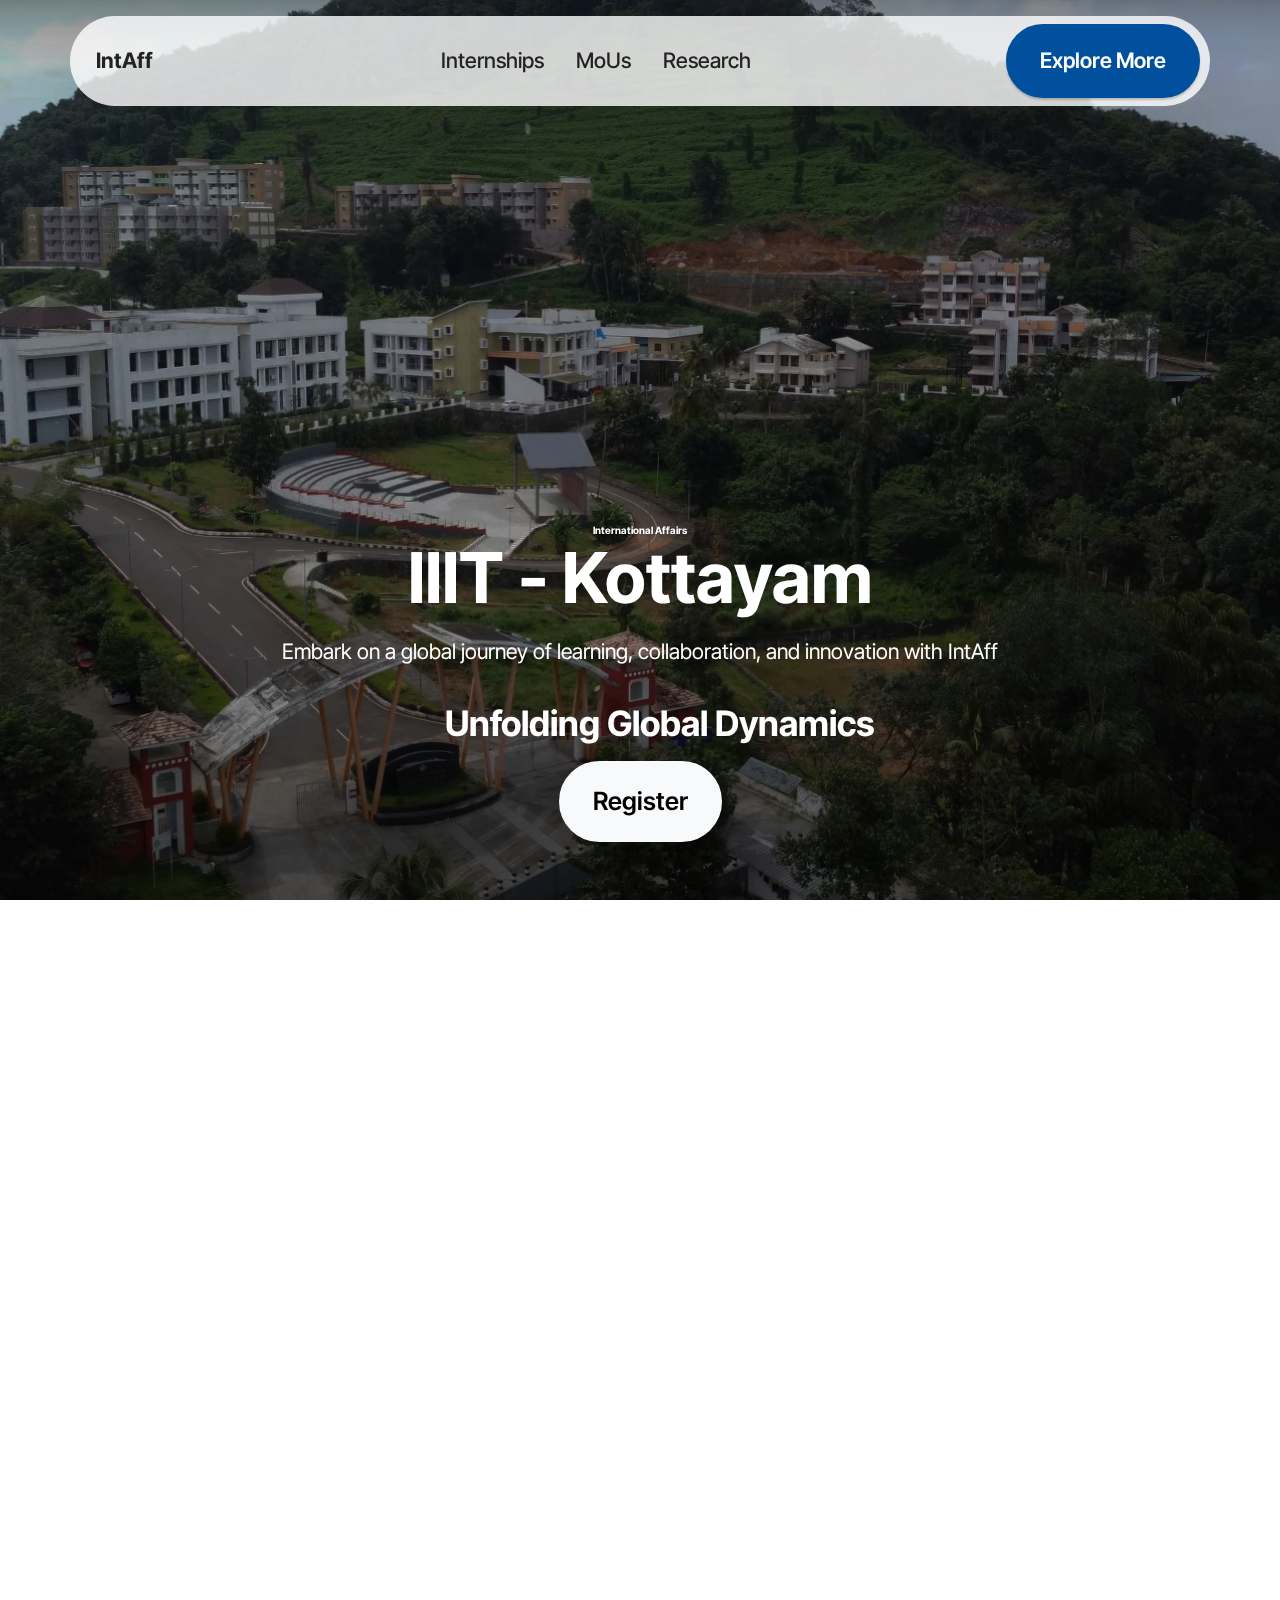
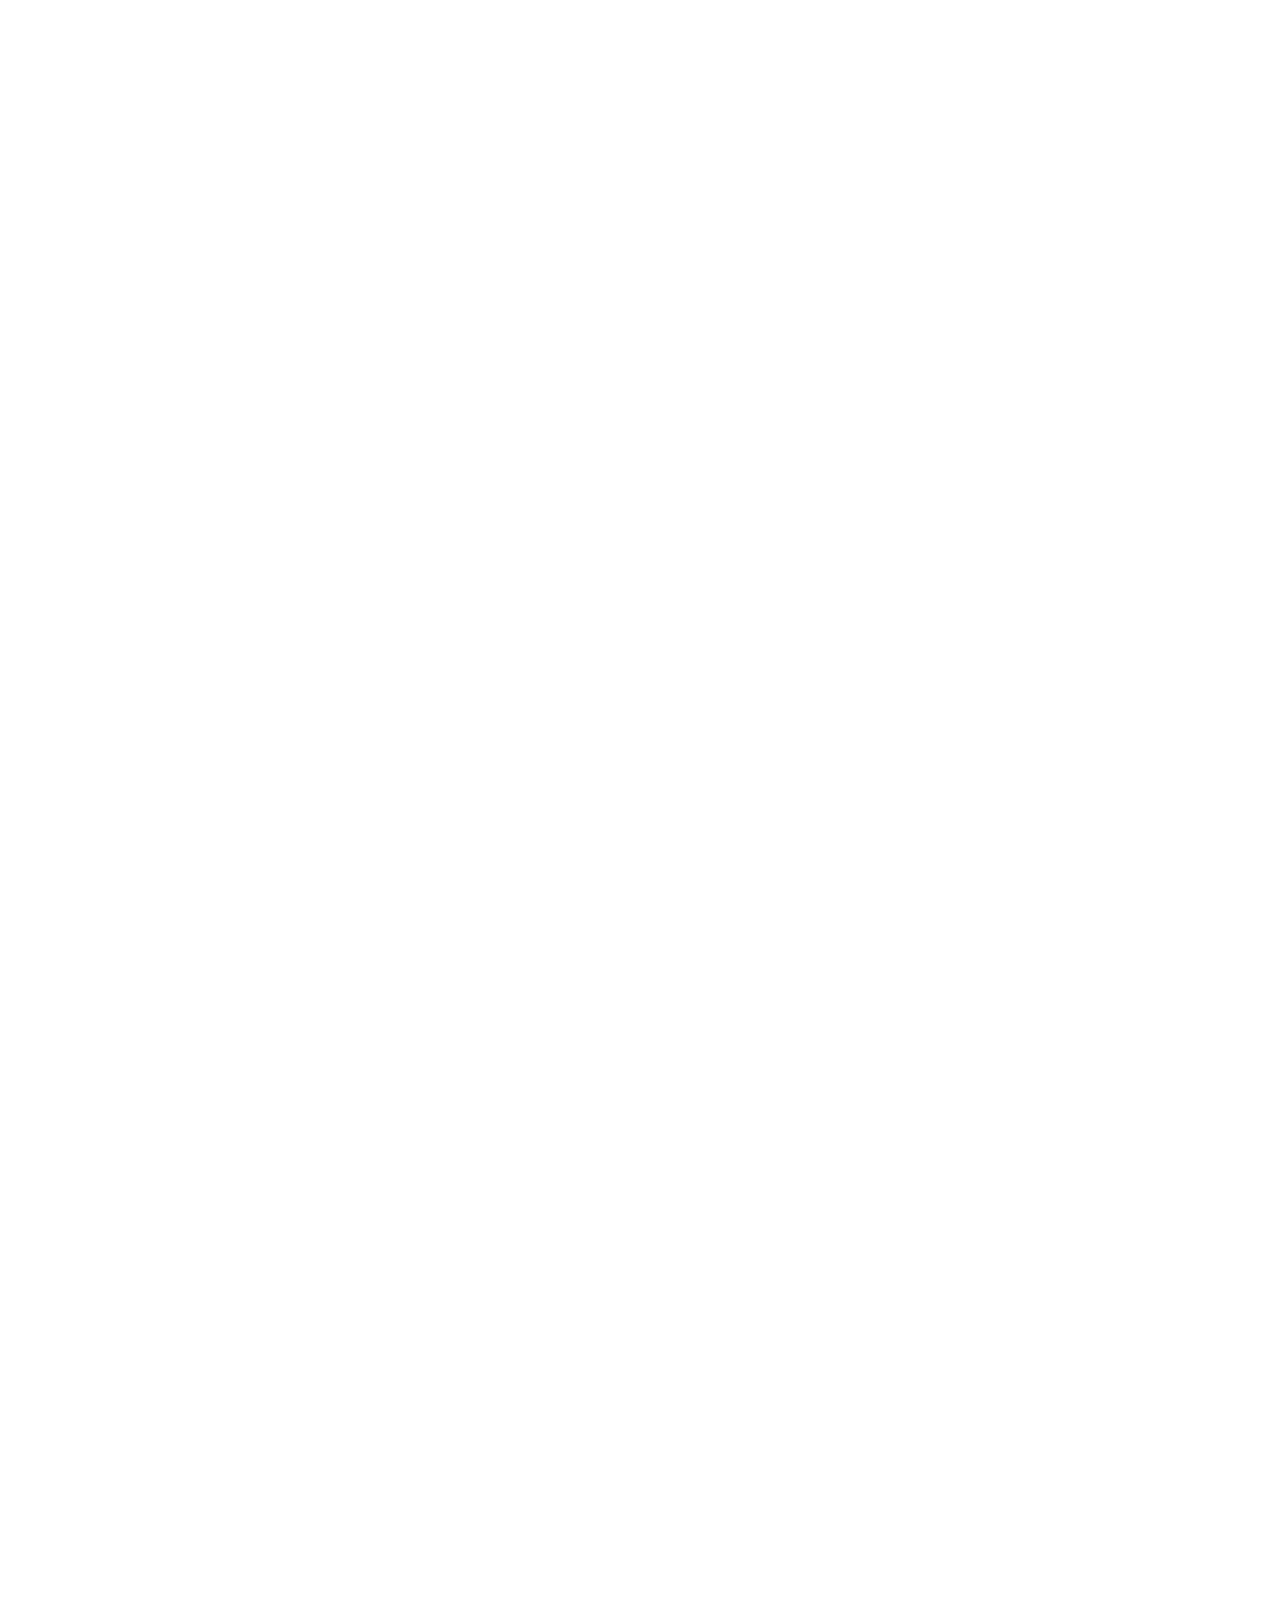
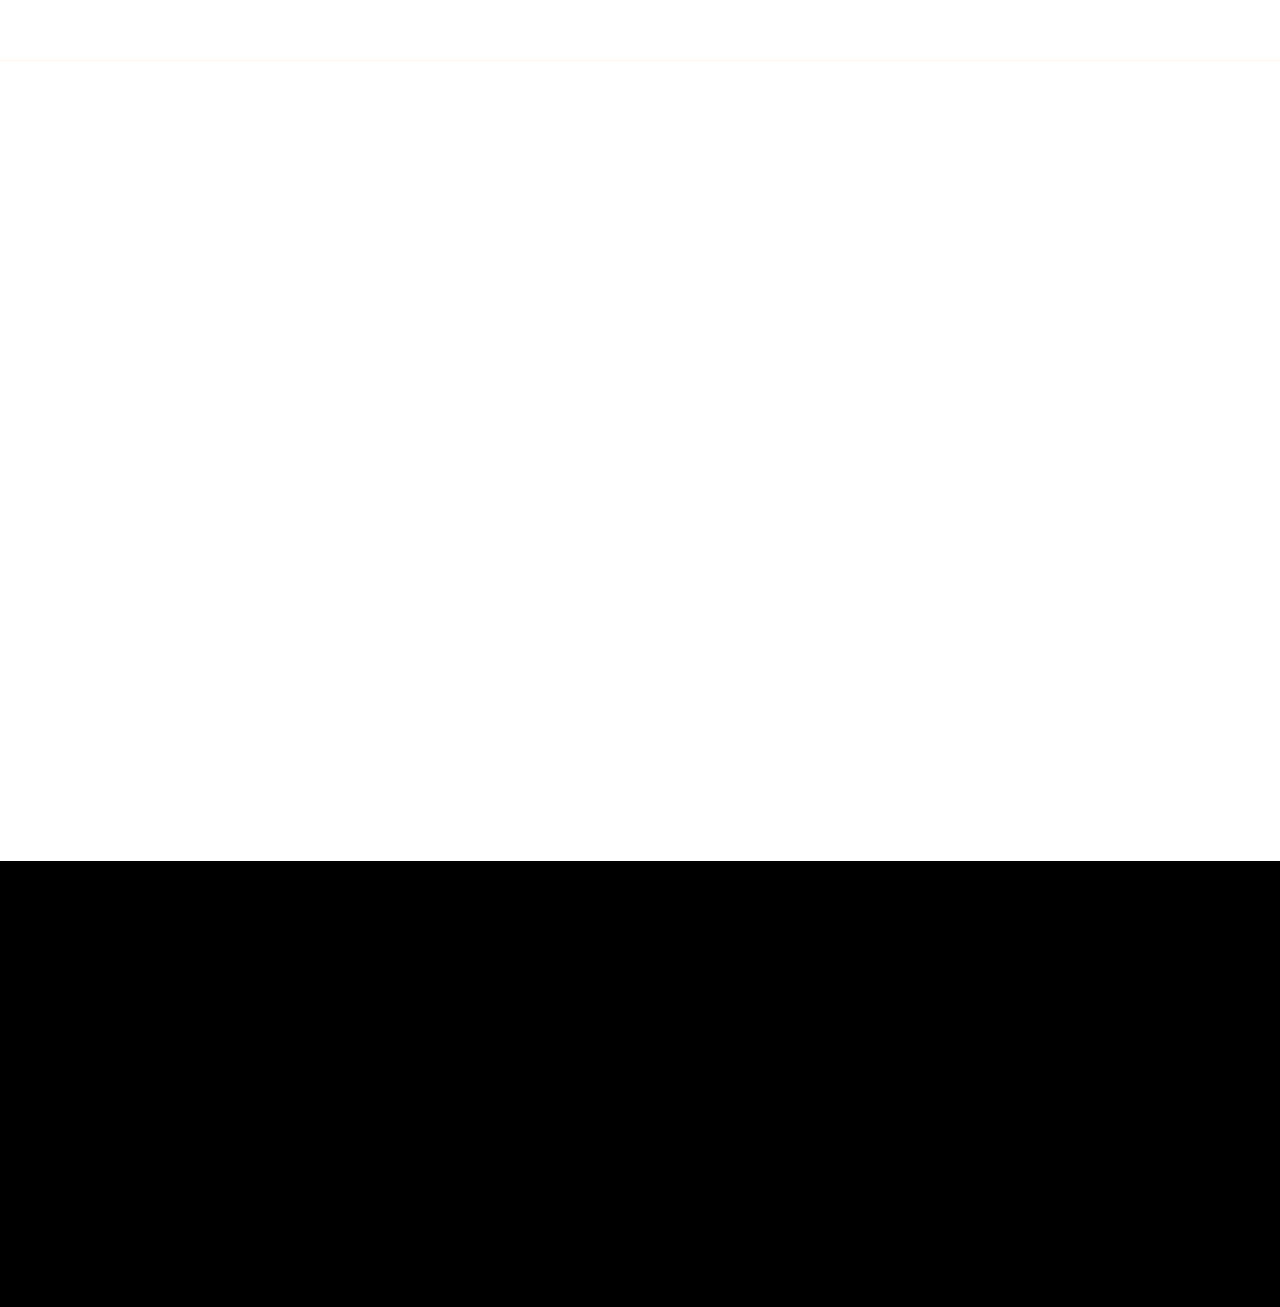
==== commit a7dd1a2d: "centered rotation" ====
--- a/index.html
+++ b/index.html
@@ -738,10 +738,11 @@
     }
 
     .outer {
-      position: relative;
-      margin-left: 600px;
-      padding-left: 40px;
-      padding-bottom: 10px;
+      /* align-items: center; */
+      margin: auto;
+      text-align: center;
+      padding-right: 500px;
+
     }
 
     h1 {
@@ -1438,7 +1439,7 @@
         </div>
         <div class="item-content align-left">
           <h6 class="item-subtitle mbr-fonts-style display-5">
-            <strong>Sophia</strong>
+            <strong>iffhn</strong>
           </h6>
           <p class="mbr-text mbr-fonts-style display-7">Product Development Specialist</p>
         </div>
@@ -1451,7 +1452,7 @@
       overflow-x: auto;
       background-color: white;
     }
-    
+
     
   </style>
 
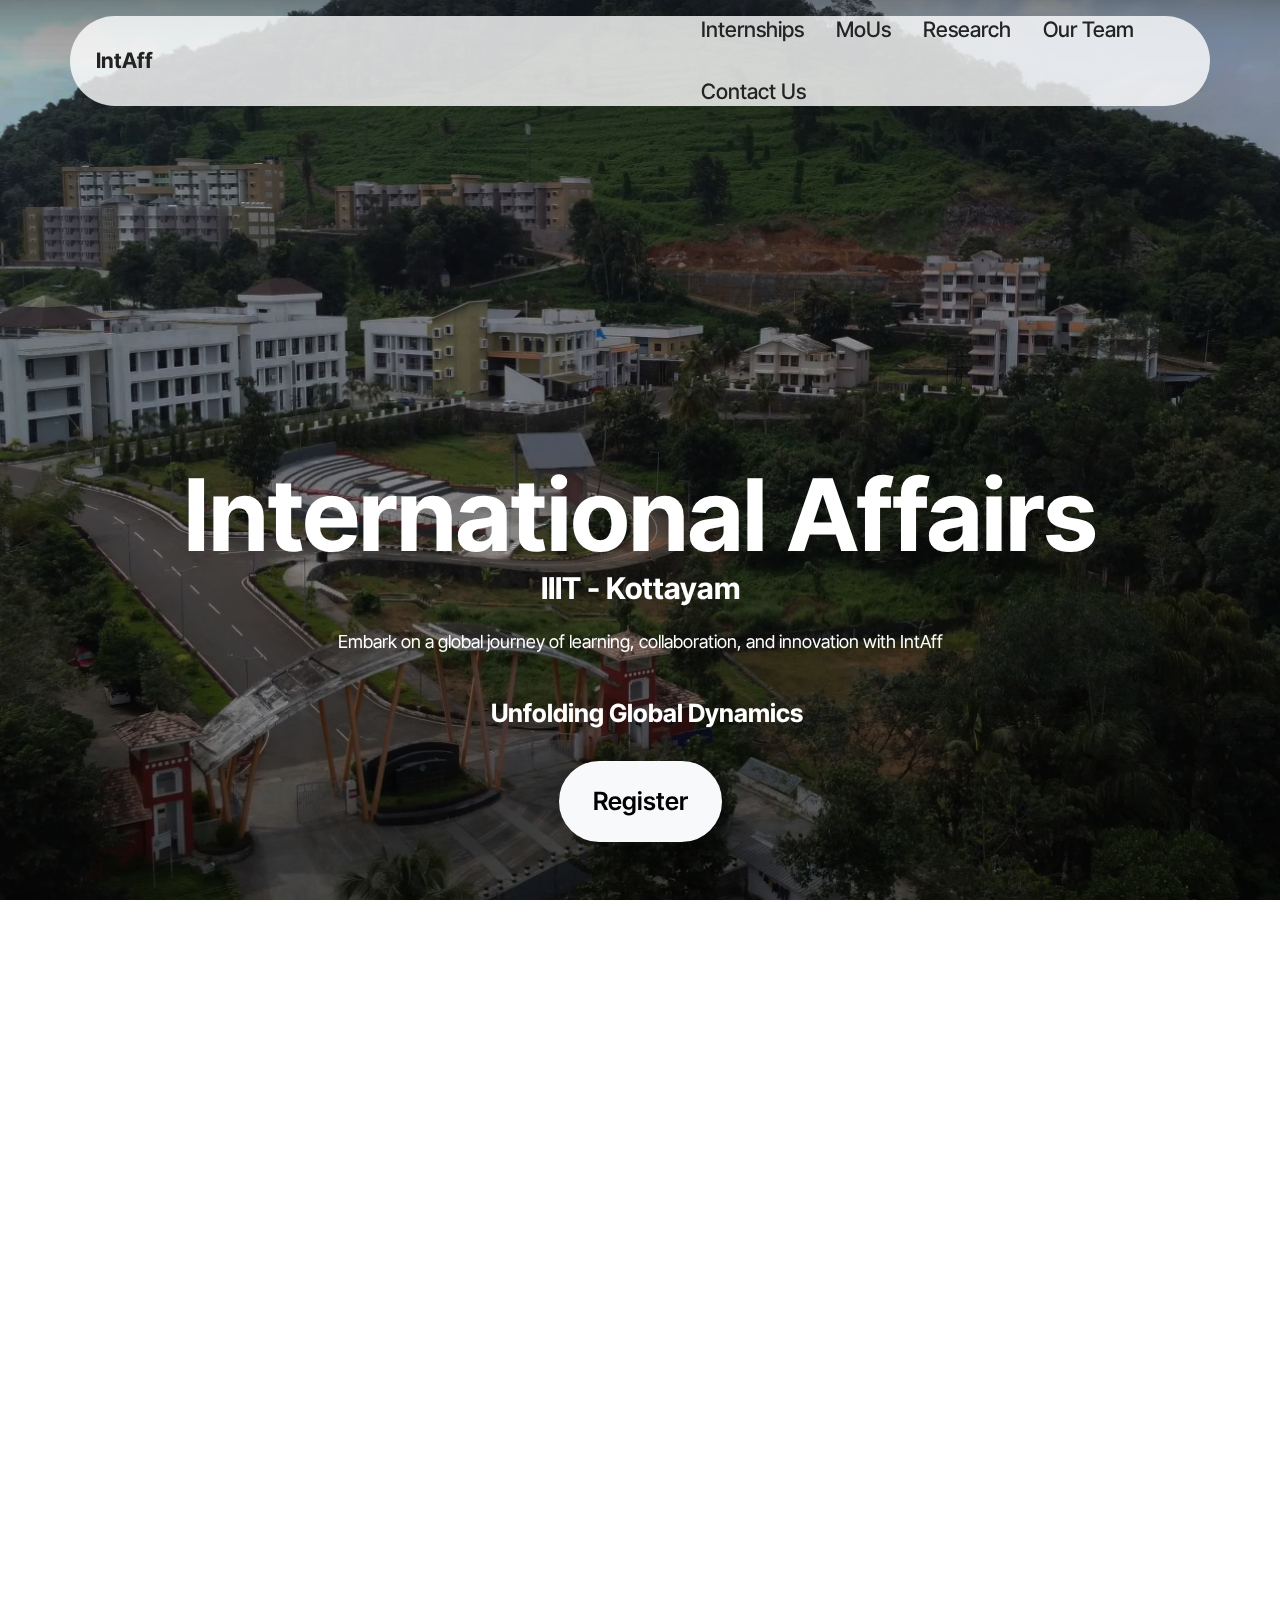
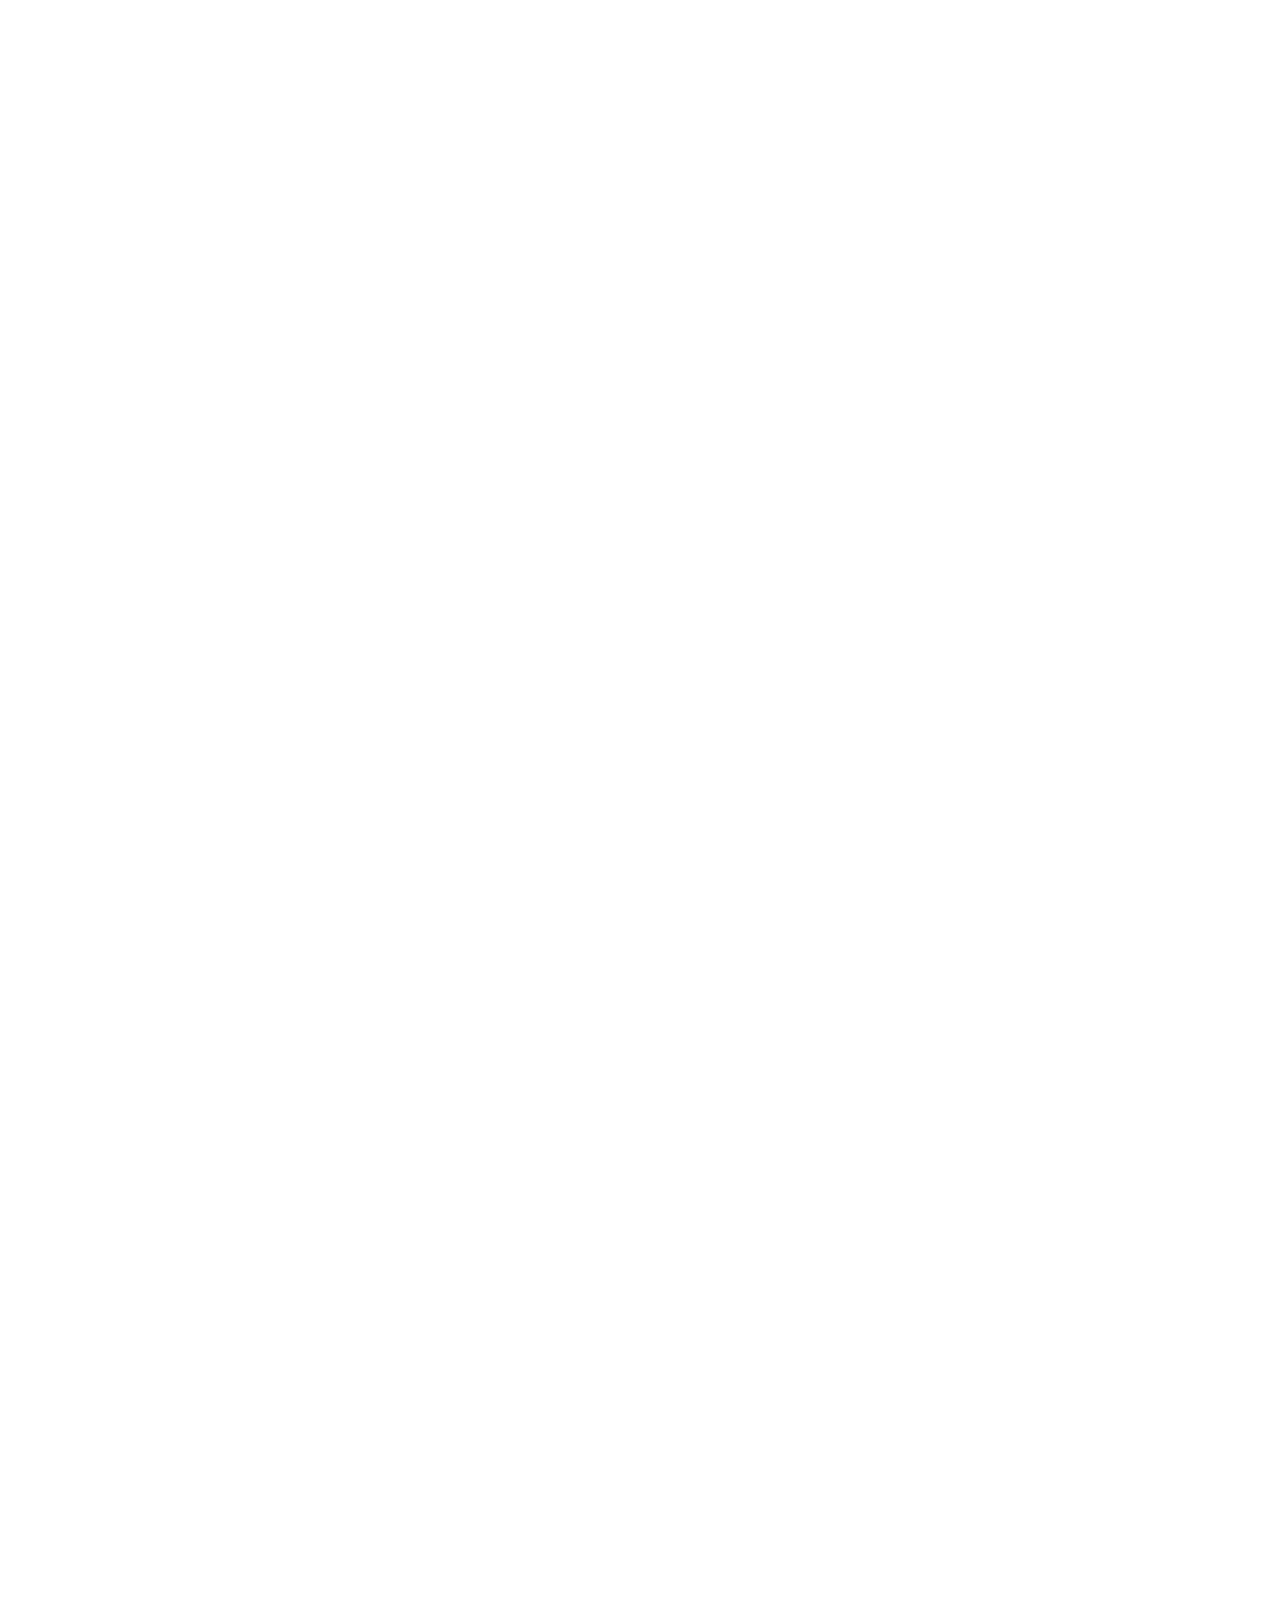
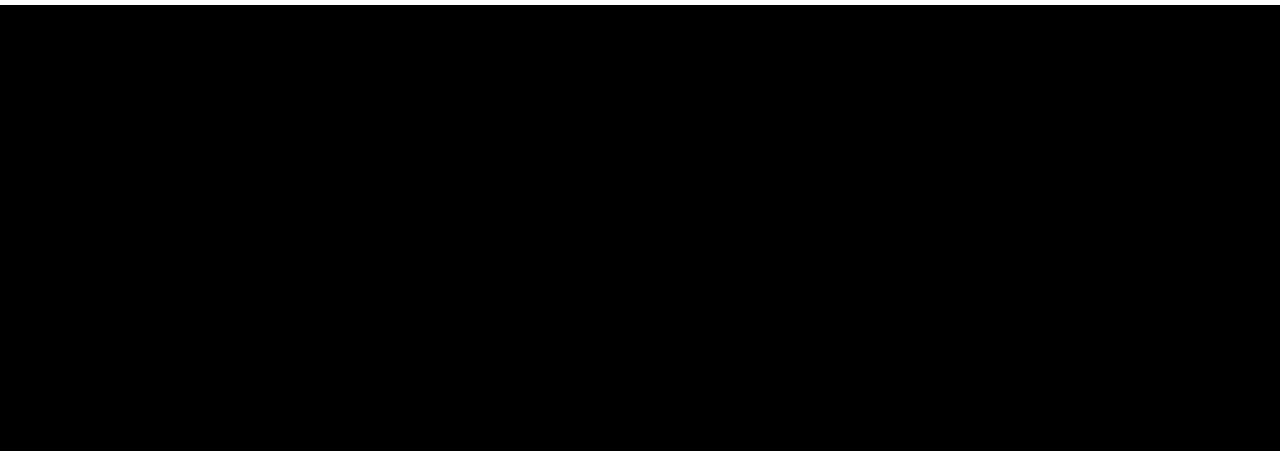
==== commit 63d58560: "navbar, our team boxes" ====
--- a/index.html
+++ b/index.html
@@ -727,13 +727,13 @@
 
     .heading {
       color: white;
-      font-size: 10px;
+      font-size: 100px;
       text-align: center;
     }
 
     .iiitkheading {
       color: rgb(255, 255, 255);
-      font-size: 70px;
+      font-size: 30px;
       text-align: center;
     }
 
@@ -741,8 +741,8 @@
       /* align-items: center; */
       margin: auto;
       text-align: center;
-      padding-right: 500px;
-
+      padding-right: 380px;
+      padding-bottom: 10px;
     }
 
     h1 {
@@ -755,7 +755,7 @@
       border: 0px solid #ddd;
       height: 50px;
       line-height: 50px;
-      font-size: 35px;
+      font-size: 25px;
       overflow: hidden;
       display: inline-block;
     }
@@ -801,7 +801,9 @@
         top: -150px;
       }
     }
-
+    .first-page-line{
+      font-size: 18px;
+    }
 
     .joinbutton {
       font-size: 25px;
@@ -810,6 +812,9 @@
     a.joinbutton:hover {
       background-color: #2d4491;
       color: white;
+    }
+    .navsize{
+      padding-left: 500px;
     }
   </style>
 
@@ -836,7 +841,7 @@
             <span></span>
           </div>
         </button>
-        <div class="collapse navbar-collapse" id="navbarSupportedContent">
+        <div class="collapse navbar-collapse navsize" id="navbarSupportedContent">
           <ul class="navbar-nav nav-dropdown" data-app-modern-menu="true">
             <li class="nav-item">
               <a class="nav-link link text-black display-4" href="#">Internships</a>
@@ -847,10 +852,16 @@
             <li class="nav-item">
               <a class="nav-link link text-black display-4" href="#">Research</a>
             </li>
+            <li class="nav-item">
+              <a class="nav-link link text-black display-4" href="#h">Our Team</a>
+            </li>
+            <li class="nav-item">
+              <a class="nav-link link text-black display-4" href="#contact">Contact Us</a>
+            </li>
           </ul>
-          <div class="navbar-buttons mbr-section-btn">
+          <!-- <div class="navbar-buttons mbr-section-btn">
             <a class="btn btn-primary display-4" href="https://international.iiitkottayam.ac.in">Explore More</a>
-          </div>
+          </div> -->
         </div>
       </div>
     </nav>
@@ -924,7 +935,7 @@
           </h1>
           <h1 class="iiitkheading"><strong>IIIT - Kottayam</strong></h1>
         </div>
-        <p class="mbr-fonts-style mbr-text mbr-white mb-4 display-7">Embark on a global journey of learning,
+        <p class="mbr-fonts-style mbr-text mbr-white mb-4 display-7 first-page-line">Embark on a global journey of learning,
           collaboration, and innovation with IntAff</p>
 
       </div>
@@ -993,6 +1004,7 @@
 
     .cid-u14wQlI2Uz .row {
       align-items: center;
+      
     }
 
     @media (max-width: 991px) {
@@ -1015,6 +1027,17 @@
     .cid-u14wQlI2Uz .mbr-section-btn {
       color: #000000;
     }
+    /* .row{
+    
+            flex: 0 0 auto; /* Allow items to grow and shrink as needed */
+            width: 200px; /* Set a fixed width for each item */
+            margin: 10px; /* Add some spacing between items */
+            background-color: #f0f0f0;
+            padding: 10px;
+            box-sizing: border-box;
+            white-space: nowrap; /* Prevent text from wrapping within items */
+        
+    } */
   </style>
 
   <section class="article4 cid-u14wQlI2Uz" id="about-us-4-u14wQlI2Uz">
@@ -1144,6 +1167,7 @@
 </section> -->
   <style>
     .cid-u14wQlJr08 {
+      
       padding-top: 5rem;
       padding-bottom: 3rem;
       background-color: #ffffff;
@@ -1157,9 +1181,9 @@
 
     .cid-u14wQlJr08 img,
     .cid-u14wQlJr08 .item-img {
-      width: 100%;
-      height: 100%;
-      height: 400px;
+      width: 80%;
+      height: 80%;
+      margin-left: 25px;
       object-fit: cover;
     }
 
@@ -1170,6 +1194,7 @@
 
     .cid-u14wQlJr08 .item {
       margin-bottom: 2rem;
+     
     }
 
     @media (max-width: 767px) {
@@ -1182,7 +1207,9 @@
       position: relative;
       border-radius: 4px;
       display: flex;
+      align-items:center;
       flex-flow: column nowrap;
+      
     }
 
     .cid-u14wQlJr08 .mbr-section-btn {
@@ -1207,13 +1234,22 @@
       max-width: 800px;
     }
 
-    .students {
-      display: flex;
-      overflow-x: auto;
-    }
+     .scroll_bar{
+           display: flex;
+            flex-wrap: nowrap; 
+            overflow: auto; 
+           
+    } 
+    /* .scroll_bar::-webkit-scrollbar {
+   display: none; 
+} */
+.students{
+  margin-top:50px ;
+}
+   
   </style>
   <section class="people03 cid-u14wQlJr08" id="team-1-u14wQlJr08">
-    <div class="container-fluid">
+    <div class="container-fluid" id="h">
       <div class="row justify-content-center">
         <div class="col-12 content-head">
           <div class="mbr-section-head mb-5">
@@ -1223,12 +1259,13 @@
           </div>
         </div>
       </div>
-      <div class="students">
+      <div class="faculty">
         <div class="row">
+          <div class="scroll_bar">
           <div class="item features-image col-12 col-md-6 col-lg-3">
             <div class="item-wrapper">
               <div class="item-img mb-3">
-                <img src="assets/images/photo-1596421250711-9ec0ef9cbba3.jpeg">
+                <img class="circle" src="assets/images/shajulin_sir.jpg">
               </div>
               <div class="item-content align-left">
                 <h6 class="item-subtitle mbr-fonts-style display-5">
@@ -1238,10 +1275,25 @@
               </div>
             </div>
           </div>
+
           <div class="item features-image col-12 col-md-6 col-lg-3">
             <div class="item-wrapper">
               <div class="item-img mb-3">
-                <img src="assets/images/photo-1546919057-eae69a7a3c35.jpeg">
+                <img class="circle" src="assets/images/shajulin_sir.jpg">
+              </div>
+              <div class="item-content align-left">
+                <h6 class="item-subtitle mbr-fonts-style display-5">
+                  <strong>Ethan</strong>
+                </h6>
+                <p class="mbr-text mbr-fonts-style display-7">Director of International Affairs</p>
+              </div>
+            </div>
+          </div>
+          
+          <div class="item features-image col-12 col-md-6 col-lg-3">
+            <div class="item-wrapper">
+              <div class="item-img mb-3">
+                <img class="circle" src="assets/images/photo-1546919057-eae69a7a3c35.jpeg">
               </div>
               <div class="item-content align-left">
                 <h6 class="item-subtitle mbr-fonts-style display-5">
@@ -1279,13 +1331,28 @@
           </div>
         </div>
       </div>
-      <div class="faculty">
+      </div>
+      <div class="students">
         <div class="row">
           <div class="row">
+            <div class="scroll_bar">
             <div class="item features-image col-12 col-md-6 col-lg-3">
               <div class="item-wrapper">
                 <div class="item-img mb-3">
-                  <img src="assets/images/photo-1596421250711-9ec0ef9cbba3.jpeg">
+                  <img src="assets/images/sasi.png">
+                </div>
+                <div class="item-content align-left">
+                  <h6 class="item-subtitle mbr-fonts-style display-5">
+                    <strong>Ethan</strong>
+                  </h6>
+                  <p class="mbr-text mbr-fonts-style display-7">Director of International Affairs</p>
+                </div>
+              </div>
+            </div>
+            <div class="item features-image col-12 col-md-6 col-lg-3">
+              <div class="item-wrapper">
+                <div class="item-img mb-3">
+                  <img src="assets/images/sasi.png">
                 </div>
                 <div class="item-content align-left">
                   <h6 class="item-subtitle mbr-fonts-style display-5">
@@ -1335,11 +1402,12 @@
               </div>
             </div>
           </div>
+          </div>
         </div>
       </div>
     </div>
   </section>
-
+<!-- 
   <div class="scrolling-wrapper">
     <div class="item features-image col-12 col-md-6 col-lg-3">
       <div class="item-wrapper">
@@ -1445,7 +1513,7 @@
         </div>
       </div>
     </div>
-  </div>
+  </div> -->
   <style>
     .scrolling-wrapper {
       display: flex;
@@ -2134,6 +2202,7 @@
     .cid-u14wQlLBxB .img-wrapper {
       display: flex;
       justify-content: center;
+
     }
   </style>
   <!-- <section class="people04 cid-u14wQlLBxB" id="testimonials-4-u14wQlLBxB">
@@ -2993,9 +3062,12 @@
       padding: 0;
       margin: 0;
     }
+    .contactus{
+      font-size: 15px;
+    }
   </style>
   <section class="contacts4 map1 cid-u14wQlLvkh" id="contacts-3-u14wQlLvkh">
-    <div class="main_wrapper">
+    <div class="main_wrapper" id="contact">
       <div class="b_wrapper">
         <div class="container-fluid">
           <div class="row justify-content-start">
@@ -3003,15 +3075,13 @@
               <h5 class="cardTitle mbr-fonts-style mb-2 display-5">
                 <strong>Contact Us</strong>
               </h5>
-              <ul class="list mbr-fonts-style display-7">
-                <li class="mbr-text item-wrap">Phone: <a href="tel:+1 123-456-7890" class="text-black">+1
-                    123-456-7890</a></li>
-                <li class="mbr-text item-wrap">WhatsApp: <a href="tel:+1 123-456-7890" class="text-black">+1
-                    123-456-7890</a></li>
-                <li class="mbr-text item-wrap">Email: <a href="mailto:info@IntAff.com"
-                    class="text-black">info@IntAff.com</a></li>
-                <li class="mbr-text item-wrap">Address: India</li>
-                <li class="mbr-text item-wrap">Working Hours: Mon - Fri: 9am - 5pm</li>
+              <ul class="list mbr-fonts-style display-7 contactus">
+                <li class="mbr-text item-wrap"><strong>Phone:</strong> <a href="tel:+1 123-456-7890" class="text-black">0091-482-2202155, 2100</a></li>
+                <li class="mbr-text item-wrap"><strong>WhatsApp:</strong> <a href="tel:+1 123-456-7890" class="text-black">+91 9443543746</a></li>
+                <li class="mbr-text item-wrap"><strong>Email:</strong> <a href="mailto:international-affairs@iiitkottayam.ac.in"
+                    class="text-black">international-affairs@iiitkottayam.ac.in</a></li>
+                <li class="mbr-text item-wrap"><strong>Address:</strong> IIIT Kottayam, Valavoor - Chakkampuzha Rd, Valavoor, Nechipuzhoor, Kerala 686635</li>
+                <li class="mbr-text item-wrap"><strong>Working Hours:</strong> Mon - Fri: 9am - 5pm</li>
               </ul>
             </div>
           </div>
